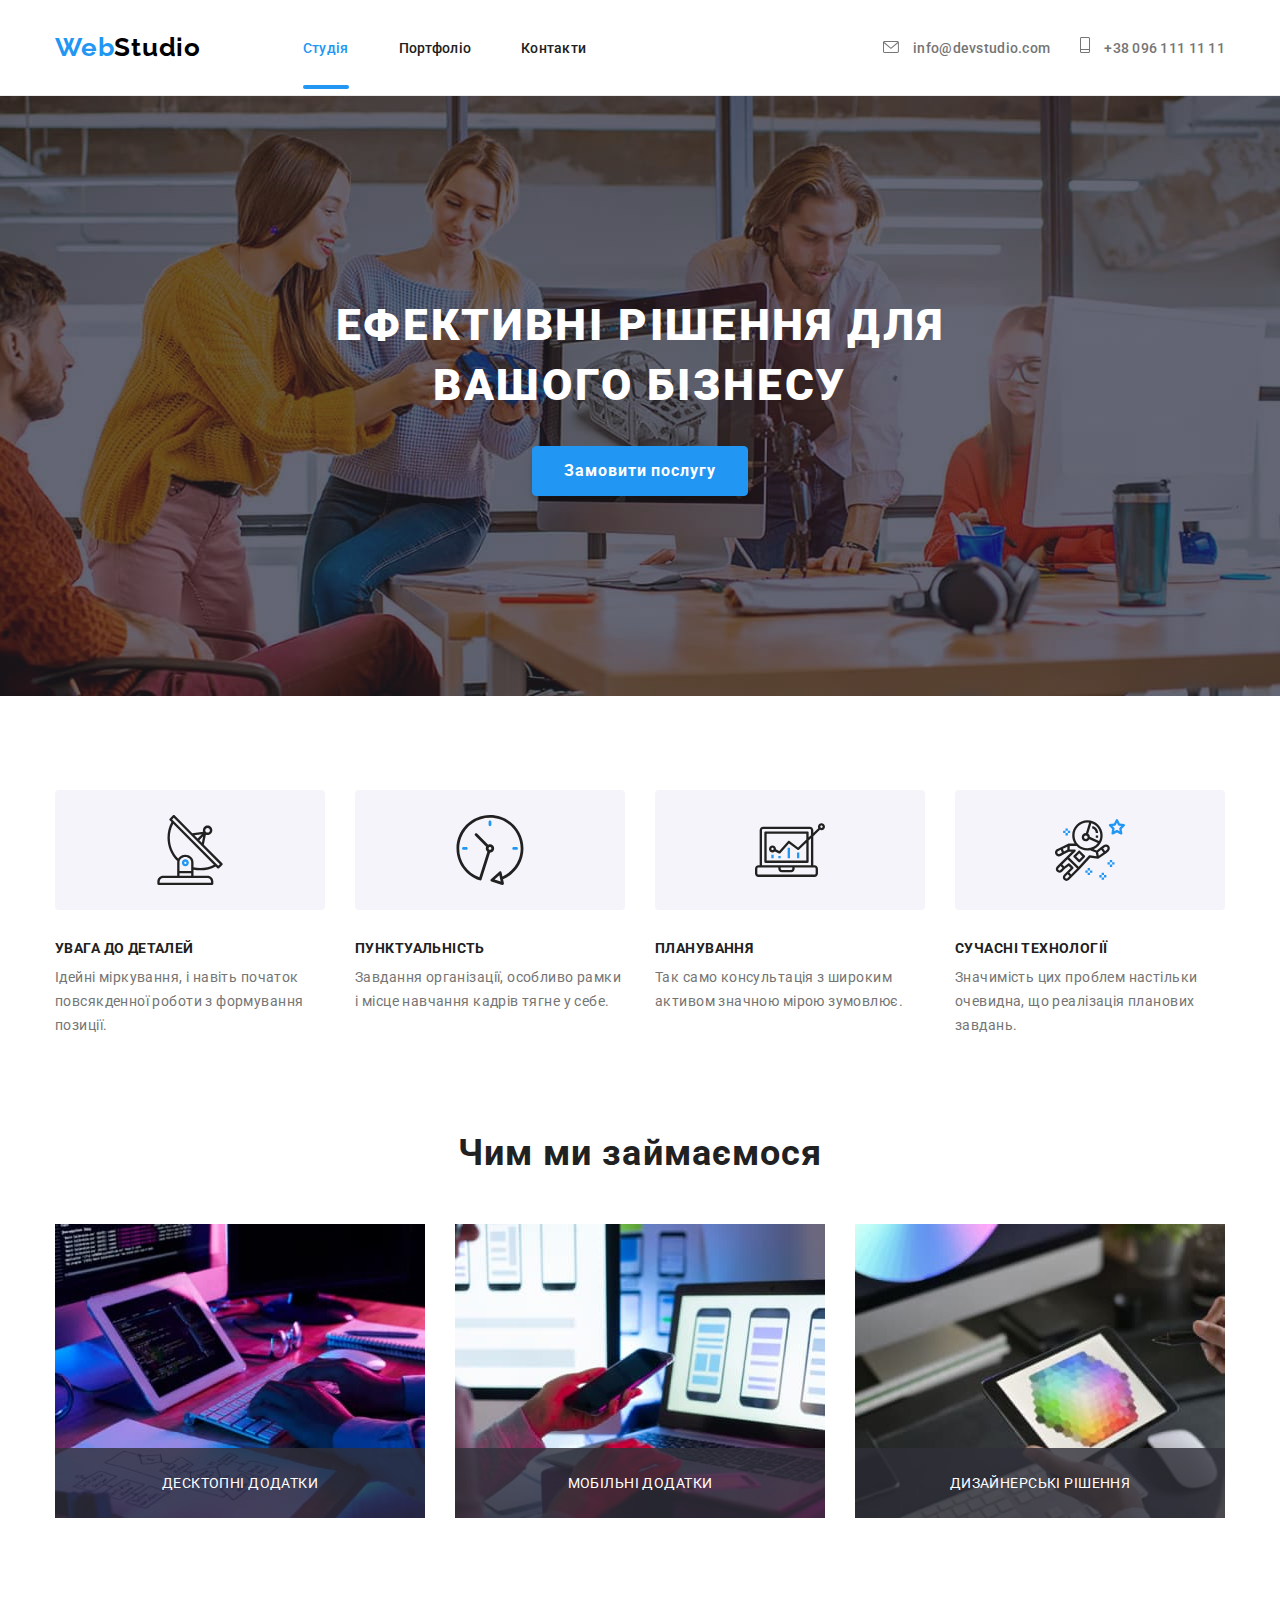
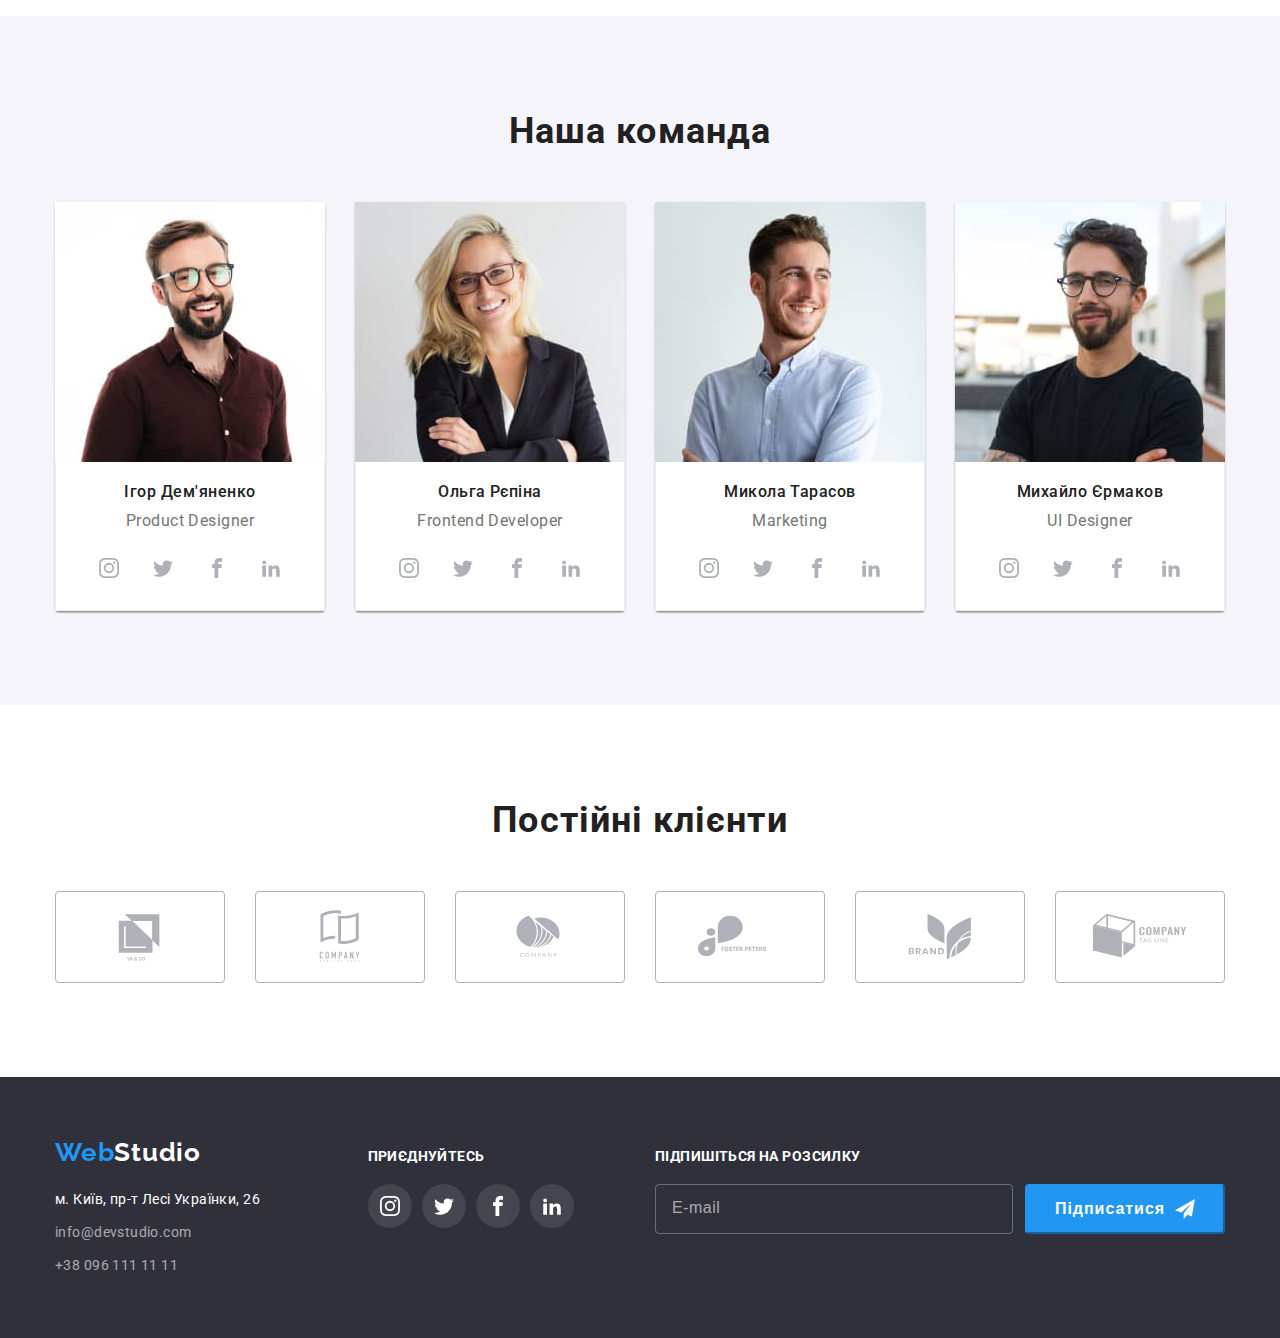
==== index.html @ a45d7040 "sass file end" ====
<!DOCTYPE html>
<html lang="uk">

<head>
  <meta charset="UTF-8" />
  <meta http-equiv="X-UA-Compatible" content="IE=edge" />
  <meta name="viewport" content="width=device-width, initial-scale=1.0" />
  <title>Document</title>
  <link rel="preconnect" href="https://fonts.googleapis.com" />
  <link rel="preconnect" href="https://fonts.gstatic.com" crossorigin />
  <link href="https://fonts.googleapis.com/css2?family=Raleway:wght@700&family=Roboto:wght@400;500;700;900&display=swap"
    rel="stylesheet" />
  <link rel="stylesheet" href="https://cdnjs.cloudflare.com/ajax/libs/modern-normalize/1.1.0/modern-normalize.min.css"
    integrity="sha512-wpPYUAdjBVSE4KJnH1VR1HeZfpl1ub8YT/NKx4PuQ5NmX2tKuGu6U/JRp5y+Y8XG2tV+wKQpNHVUX03MfMFn9Q=="
    crossorigin="anonymous" referrerpolicy="no-referrer" />
  <link rel="stylesheet" href="./css/main.min.css" />

</head>

<body>
  <header class="page-header">
    <div class="container">
      <a class="header-logo" href="">Web<span class="header-logo-color">Studio</span></a>
      <nav class="nav">
        <ul class="header-nav">
          <li class="header-accent"><a class="header-nav-link-accent" href="">Студія</a></li>
          <li>
            <a class="header-nav-link" href="./portfolio.html">Портфоліо</a>
          </li>
          <li><a class="header-nav-link" href="">Контакти</a></li>
        </ul>
      </nav>
      <ul class="contact">
        <li class="header-contact">
          <svg class="header-contact-icons" width="16" height="12">
            <use href="./images/icons.svg#icon-envelope-hover"></use>
          </svg>
          <a class="header-contact-link" href="mailto:info@devstudio.com">info@devstudio.com
          </a>
        </li>
        <li class="header-contact">
          <svg class="header-contact-icons" width="10" height="16">
            <use href="./images/icons.svg#icon-Vector"></use>
          </svg>
          <a class="header-contact-link" href="tel:+380961111111">+38 096 111 11 11
          </a>
        </li>
      </ul>
    </div>
  </header>

  <main>
    <!-- перша секцiя -->
    <section class="main">
      <div class="container">
        <h1 class="main-title">
          Ефективні рішення для <br />
          вашого бізнесу
        </h1>
        <button class="main-btn" type="button" data-modal-open>Замовити послугу</button>
      </div>
    </section>

    <!-- друга секцiя -->
    <section class="main-second">
      <div class="container">
        <h2 class="visually-hidden">Нашi переваги</h2>
        <ul class="advantage">
          <li class="advantage-list">
            <a class="advantage-list-link" href="#">
              <svg class="advantage-list-link-icon" width="70" height="70">
                <use href="./images/icons.svg#icon-Vector2"></use>
              </svg>
            </a>
            <h3 class="advantage-title">УВАГА ДО ДЕТАЛЕЙ</h3>
            <p class="advantage-text">
              Ідейні міркування, і навіть початок повсякденної роботи з
              формування позиції.
            </p>
          </li>
          <li class="advantage-list">
            <a class="advantage-list-link" href="#">
              <svg class="advantage-list-link-icon" width="70" height="70">
                <use href="./images/icons.svg#icon-clock"></use>
              </svg>
            </a>
            <h3 class="advantage-title">ПУНКТУАЛЬНІСТЬ</h3>
            <p class="advantage-text">
              Завдання організації, особливо рамки і місце навчання кадрів
              тягне у себе.
            </p>
          </li>
          <li class="advantage-list">
            <a class="advantage-list-link" href="#">
              <svg class="advantage-list-link-icon" width="70" height="70">
                <use href="./images/icons.svg#icon-diagram"></use>
              </svg>
            </a>
            <h3 class="advantage-title">ПЛАНУВАННЯ</h3>
            <p class="advantage-text">
              Так само консультація з широким активом значною мірою зумовлює.
            </p>
          </li>
          <li class="advantage-list">
            <a class="advantage-list-link" href="#">
              <svg class="advantage-list-link-icon" width="70" height="70">
                <use href="./images/icons.svg#icon-astronaut"></use>
              </svg>
            </a>
            <h3 class="advantage-title">СУЧАСНІ ТЕХНОЛОГІЇ</h3>
            <p class="advantage-text">
              Значимість цих проблем настільки очевидна, що реалізація
              планових завдань.
            </p>
          </li>
        </ul>
      </div>
    </section>

    <!-- третя секцiя -->
    <section class="main-third">
      <div class="container">
        <h2 class="main-work-title">Чим ми займаємося</h2>
        <ul class="main-img">
          <li class="main-work-list">
            <div class="main-work-wrap">
              <img width="370" height="294" src="./images/computer.jpg" alt="комп`ютер" />
              <p class="main-third-work-text">ДЕСКТОПНІ ДОДАТКИ</p>
            </div>
          </li>
          <li>
            <div class="main-work-wrap">
              <img width="370" height="294" src="./images/phone.jpg" alt="телефон" />
              <p class="main-third-work-text">МОБІЛЬНІ ДОДАТКИ</p>
            </div>
          </li>
          <li>
            <div class="main-work-wrap">
              <img width="370" height="294" src="./images/laptop.jpg" alt="ноутбук" />
              <p class="main-third-work-text">ДИЗАЙНЕРСЬКІ РІШЕННЯ</p>
            </div>
          </li>
        </ul>
      </div>
    </section>

    <!-- чеверта секцiя -->
    <section class="main-fourth">
      <div class="container">
        <h2 class="main-team-title">Наша команда</h2>
        <ul class="main-team">
          <li class="team-card">
            <img class="main-team-img" width="270" height="260" src="./images/photo/igor.jpg" alt="Iгор" />
            <div class="card-wrapper-main">
              <h3 class="main-team-list">Ігор Дем'яненко</h3>
              <p class="main-team-text">Product Designer</p>

              <ul class="soc">
                <li class="soc-list">
                  <a class="soc-list-link" href="#">
                    <svg class="soc-list-link-icon" width="20" height="20">
                      <use href="./images/icons.svg#icon-instagram"></use>
                    </svg>
                  </a>
                </li>
                <li class="soc-list">
                  <a class="soc-list-link" href="#">
                    <svg class="soc-list-link-icon" width="20" height="20">
                      <use href="./images/icons.svg#icon-twitter"></use>
                    </svg>
                  </a>
                </li>
                <li class="soc-list">
                  <a class="soc-list-link" href="#">
                    <svg class="soc-list-link-icon" width="20" height="20">
                      <use href="./images/icons.svg#icon-facebook"></use>
                    </svg>
                  </a>
                </li>
                <li class="soc-list">
                  <a class="soc-list-link" href="#">
                    <svg class="soc-list-link-icon" width="20" height="20">
                      <use href="./images/icons.svg#icon-linkedin2"></use>
                    </svg>
                  </a>
                </li>
              </ul>
            </div>
          </li>

          <li class="team-card">
            <img class="main-team-img" width="270" height="260" src="./images/photo/olga.jpg" alt="Ольга" />
            <div class="card-wrapper-main">
              <h3 class="main-team-list">Ольга Рєпіна</h3>
              <p class="main-team-text">Frontend Developer</p>

              <ul class="soc">
                <li class="soc-list">
                  <a class="soc-list-link" href="#">
                    <svg class="soc-list-link-icon" width="20" height="20">
                      <use href="./images/icons.svg#icon-instagram"></use>
                    </svg>
                  </a>
                </li>
                <li class="soc-list">
                  <a class="soc-list-link" href="#">
                    <svg class="soc-list-link-icon" width="20" height="20">
                      <use href="./images/icons.svg#icon-twitter"></use>
                    </svg>
                  </a>
                </li>
                <li class="soc-list">
                  <a class="soc-list-link" href="#">
                    <svg class="soc-list-link-icon" width="20" height="20">
                      <use href="./images/icons.svg#icon-facebook"></use>
                    </svg>
                  </a>
                </li>
                <li class="soc-list">
                  <a class="soc-list-link" href="#">
                    <svg class="soc-list-link-icon" width="20" height="20">
                      <use href="./images/icons.svg#icon-linkedin2"></use>
                    </svg>
                  </a>
                </li>
              </ul>
            </div>
          </li>

          <li class="team-card">
            <img class="main-team-img" width="270" height="260" src="./images/photo/nickolai.jpg" alt="Миколай" />
            <div class="card-wrapper-main">
              <h3 class="main-team-list">Микола Тарасов</h3>
              <p class="main-team-text">Marketing</p>

              <ul class="soc">
                <li class="soc-list">
                  <a class="soc-list-link" href="#">
                    <svg class="soc-list-link-icon" width="20" height="20">
                      <use href="./images/icons.svg#icon-instagram"></use>
                    </svg>
                  </a>
                </li>
                <li class="soc-list">
                  <a class="soc-list-link" href="#">
                    <svg class="soc-list-link-icon" width="20" height="20">
                      <use href="./images/icons.svg#icon-twitter"></use>
                    </svg>
                  </a>
                </li>
                <li class="soc-list">
                  <a class="soc-list-link" href="#">
                    <svg class="soc-list-link-icon" width="20" height="20">
                      <use href="./images/icons.svg#icon-facebook"></use>
                    </svg>
                  </a>
                </li>
                <li class="soc-list">
                  <a class="soc-list-link" href="#">
                    <svg class="soc-list-link-icon" width="20" height="20">
                      <use href="./images/icons.svg#icon-linkedin2"></use>
                    </svg>
                  </a>
                </li>
              </ul>
            </div>
          </li>

          <li class="team-card">
            <img class="main-team-img" width="270" height="260" src="./images/photo/mikhail.jpg" alt="Михайло" />
            <div class="card-wrapper-main">
              <h3 class="main-team-list">Михайло Єрмаков</h3>
              <p class="main-team-text">UI Designer</p>

              <ul class="soc">
                <li class="soc-list">
                  <a class="soc-list-link" href="#">
                    <svg class="soc-list-link-icon" width="20" height="20">
                      <use href="./images/icons.svg#icon-instagram"></use>
                    </svg>
                  </a>
                </li>
                <li class="soc-list">
                  <a class="soc-list-link" href="#">
                    <svg class="soc-list-link-icon" width="20" height="20">
                      <use href="./images/icons.svg#icon-twitter"></use>
                    </svg>
                  </a>
                </li>
                <li class="soc-list">
                  <a class="soc-list-link" href="#">
                    <svg class="soc-list-link-icon" width="20" height="20">
                      <use href="./images/icons.svg#icon-facebook"></use>
                    </svg>
                  </a>
                </li>
                <li class="soc-list">
                  <a class="soc-list-link" href="#">
                    <svg class="soc-list-link-icon" width="20" height="20">
                      <use href="./images/icons.svg#icon-linkedin2"></use>
                    </svg>
                  </a>
                </li>
              </ul>
            </div>
          </li>
        </ul>
      </div>
    </section>
  </main>

  <!-- п`ята секцiя -->
  <section class="main-fifth">
    <div class="container">
      <h2 class="klient-title">Постійні клієнти</h2>
      <ul class="klient">
        <li class="klient-list">
          <a class="klient-list-link" href="#">
            <svg class="klient-list-link-icon" width="106" height="60">
              <use href="./images/icons.svg#icon-Logo1"></use>
            </svg>
          </a>
        </li>
        <li class="klient-list">
          <a class="klient-list-link" href="#">
            <svg class="klient-list-link-icon" width="106" height="60">
              <use href="./images/icons.svg#icon-Logo2"></use>
            </svg>
          </a>
        </li>
        <li class="klient-list">
          <a class="klient-list-link" href="#">
            <svg class="klient-list-link-icon" width="106" height="60">
              <use href="./images/icons.svg#icon-Logo3"></use>
            </svg>
          </a>
        </li>
        <li class="klient-list">
          <a class="klient-list-link" href="#">
            <svg class="klient-list-link-icon" width="106" height="60">
              <use href="./images/icons.svg#icon-Logo4"></use>
            </svg>
          </a>
        </li>
        <li class="klient-list">
          <a class="klient-list-link" href="#">
            <svg class="klient-list-link-icon" width="106" height="60">
              <use href="./images/icons.svg#icon-Logo5"></use>
            </svg>
          </a>
        </li>
        <li class="klient-list">
          <a class="klient-list-link" href="#">
            <svg class="klient-list-link-icon" width="106" height="60">
              <use href="./images/icons.svg#icon-Logo6"></use>
            </svg>
          </a>
        </li>
      </ul>
    </div>
  </section>

  <footer class="footer">
    <div class="container">
      <div class="logo-and-address">
        <a class="footer-logo" href="">Web<span class="footer-logo-color">Studio</span></a>
        <address>
          <ul class="footer-list">
            <li class="footer-list-list">
              <a class="footer-address"
                href="https://www.google.de/maps/place/%D0%B1%D1%83%D0%BB.+%D0%9B%D0%B5%D1%81%D0%B8+%D0%A3%D0%BA%D1%80%D0%B0%D0%B8%D0%BD%D0%BA%D0%B8,+26,+%D0%9A%D0%B8%D0%B5%D0%B2,+%D0%A3%D0%BA%D1%80%D0%B0%D0%B8%D0%BD%D0%B0,+02000/@50.4265841,30.5361971,17z/data=!3m1!4b1!4m5!3m4!1s0x40d4cf0e033ecbe9:0x57a4dffefec77da0!8m2!3d50.4265807!4d30.5383858?hl=ru">м.
                Київ, пр-т Лесі Українки, 26</a>
            </li>
            <li class="footer-list-list">
              <a class="footer-contact" href="mailto:info@devstudio.com">info@devstudio.com</a>
            </li>
            <li class="footer-list-tel">
              <a class="footer-contact" href="tel:+380961111111">+38 096 111 11 11</a>
            </li>
          </ul>
        </address>
      </div>

      <div class="footer-icons">
        <span class="footer-icons-title">ПРИЄДНУЙТЕСЬ</span>
        <ul class="footer-soc">
          <li class="footer-soc-list">
            <a class="footer-soc-list-link" href="#">
              <svg class="footer-soc-list-link-icon" width="20" height="20">
                <use href="./images/icons.svg#icon-instagram"></use>
              </svg>
            </a>
          </li>
          <li class="footer-soc-list">
            <a class="footer-soc-list-link" href="#">
              <svg class="footer-soc-list-link-icon" width="20" height="20">
                <use href="./images/icons.svg#icon-twitter"></use>
              </svg>
            </a>
          </li>
          <li class="footer-soc-list">
            <a class="footer-soc-list-link" href="#">
              <svg class="footer-soc-list-link-icon" width="20" height="20">
                <use href="./images/icons.svg#icon-facebook"></use>
              </svg>
            </a>
          </li>
          <li class="footer-soc-list">
            <a class="footer-soc-list-link" href="#">
              <svg class="footer-soc-list-link-icon" width="20" height="20">
                <use href="./images/icons.svg#icon-linkedin2"></use>
              </svg>
            </a>
          </li>
        </ul>
      </div>

      <div class="footer-subscriptione">
        <p class="footer-subscriptione-title">ПІДПИШІТЬСЯ НА РОЗСИЛКУ</p>
        <form class="footer-subscriptione-wrapper">
          <input type="email" name="my-email" class="footer-input" placeholder="E-mail">
          <button type="submit" class="subscriptione-btm">Підписатися<svg class="subscriptione-icon" width="24"
              height="24">
              <use href="./images/icons.svg#icon-telegram"></use>
            </svg> </button>
        </form>
      </div>

    </div>
  </footer>
  <div class="backdrop is-hidden" data-modal>
    <div class="modal">
      <button type="button" class="modal-close" data-modal-close>
        <svg class="modal-close-icon" width="18" height="18">
          <use href="./images/icons.svg#icon-close_modal"></use>
        </svg>
      </button>
      <p class="modal-title">Залиште свої дані, ми вам передзвонимо</p>

      <form class="modal-form">

        <div class="input-wrapper">
          <label for="user-name" class="label">Ім`я</label>
          <input type="text" name="user-name" class="modal-input">
          <svg class="modal-icon" width="18" height="18">
            <use href="./images/icons.svg#icon-person-black"></use>
          </svg>
        </div>

        <div class="input-wrapper">
          <label for="user-tel" class="label">Телефон</label>
          <input type="tel" name="user-tel" class="modal-input">
          <svg class="modal-icon" width="18" height="18">
            <use href="./images/icons.svg#icon-phone-black"></use>
          </svg>
        </div>

        <div class="input-wrapper">
          <label for="user-email" class="label">Пошта</label>
          <input type="email" name="user-email" class="modal-input">
          <svg class="modal-icon" width="18" height="18">
            <use href="./images/icons.svg#icon-email-black"></use>
          </svg>
        </div>

        <div class="input-wrapper">
          <label for="comment" class="label">Коментар</label>
          <textarea name="comment" id="comment" class="comment-text" placeholder="Ввeдіть текст"></textarea>
        </div>

        <div class="modal-field">
          <input type="checkbox" name="policy" class="modal-check is-hidden" id="policy">
          <label for="policy" class="check-text">
            <span>
              <svg class="check-icon" width="16" height="15">
                <use href="./images/icons.svg#icon-check"></use>
              </svg>
            </span>
            Погоджуюся з розсилкою та приймаю<a class="check-link" href="#"> Умови договору</a></label>
        </div>
        <button type="submit" class="send-btm">Відправити</button>
    </div>


    </form>
  </div>
  </div>
  <script src="./js/modal.js"></script>
</body>

</html>
---- css/main.min.css ----
:root{--color-change: #2196F3;--color-title: #212121;--color-text: #757575;--color-background: #F5F5F5;--color-background-footer: #2F303A;--color-white: #FFFFFF;--color-logo-second: #000000;--color-background-team: #F5F4FA;--color-border: #EEEEEE;--color-border-header: #ECECEC;--color-main: #2F303A66;--color-icons: #AFB1B8}h1,h2,h3,h4,h5,h6,p{margin:0}ul{list-style:none;margin:0;padding:0}*{margin:0;padding:0;list-style:0;-webkit-box-sizing:border-box;box-sizing:border-box}*{-webkit-box-sizing:border-box;box-sizing:border-box}body{font-family:"Roboto",sans-serif;color:var(--color-background)}.ul{list-style:none}.button{cursor:pointer}.container{width:1200px;padding-left:15px;padding-right:15px;margin:0 auto}.page-header a{text-decoration:none;padding-top:32px;padding-bottom:32px;position:relative}.page-header{background-color:var(--color-white);border-bottom:1px solid var(--color-border-header)}.header-logo{font-family:"Raleway",sans-serif;font-weight:700;font-size:26px;line-height:1.1923;letter-spacing:.03em;color:var(--color-change);margin-right:93px;padding-top:24px;padding-bottom:25px}.header-logo-color{font-family:"Raleway",sans-serif;font-weight:700;font-size:26px;line-height:1.1923;letter-spacing:.03em;color:var(--color-logo-second)}.nav{padding:32px 0}.header-nav{list-style:none;display:-webkit-box;display:-ms-flexbox;display:flex;gap:50px;margin-right:288px}.contact{display:-webkit-box;display:-ms-flexbox;display:flex;-webkit-box-align:center;-ms-flex-align:center;align-items:center;-webkit-box-pack:center;-ms-flex-pack:center;justify-content:center;gap:30px}.header-contact-icons{fill:var(--color-text);margin-right:10px;-webkit-transition:fill 250ms cubic-bezier(0.4, 0, 0.2, 1);transition:fill 250ms cubic-bezier(0.4, 0, 0.2, 1)}.header-contact:hover .header-contact-icons,.header-contact:focus .header-contact-icons{fill:var(--color-change)}.header-nav-link{font-weight:500;font-size:14px;line-height:1.1428;letter-spacing:.02em;color:var(--color-title);-webkit-transition:color 250ms cubic-bezier(0.4, 0, 0.2, 1);transition:color 250ms cubic-bezier(0.4, 0, 0.2, 1)}.header-nav-link-accent{font-weight:500;font-size:14px;line-height:1.1428;letter-spacing:.02em;color:var(--color-change)}.header-accent{position:relative}.header-nav-link-accent::after{content:"";position:absolute;width:100%;height:4px;background-color:var(--color-change);border-radius:2px;display:inline-block;bottom:-1px;left:0}.header-nav-link:active,.header-nav-link:hover,.header-nav-link:focus,.main-btn,.main-btn-portfolio{color:var(--color-change)}.header-contact-link{font-weight:500;font-size:14px;line-height:1.1428;letter-spacing:.02em;color:var(--color-text);gap:30px;-webkit-transition:color 250ms cubic-bezier(0.4, 0, 0.2, 1);transition:color 250ms cubic-bezier(0.4, 0, 0.2, 1)}.header-contact-link:hover,.header-contact-link:focus{color:var(--color-change)}.page-header .container{display:-webkit-box;display:-ms-flexbox;display:flex;-webkit-box-align:center;-ms-flex-align:center;align-items:center;-webkit-box-pack:justify;-ms-flex-pack:justify;justify-content:space-between}.main{max-width:1600px;height:600px;background-image:-webkit-gradient(linear, left top, left bottom, from(rgba(47, 48, 58, 0.4)), to(rgba(47, 48, 58, 0.4))),url(../images/people.jpg);background-image:linear-gradient(rgba(47, 48, 58, 0.4), rgba(47, 48, 58, 0.4)),url(../images/people.jpg);background-color:var(--color-background-footer);background-repeat:no-repeat;background-position:center;background-size:cover;padding-top:200px;padding-bottom:200px;text-align:center}.main-title{font-weight:900;font-size:44px;line-height:1.3636;text-align:center;letter-spacing:.06em;text-transform:uppercase;color:var(--color-white);margin-bottom:30px}.main-btn{font-family:inherit;cursor:pointer;width:216px;height:50px;background:var(--color-change);-webkit-box-shadow:0px 4px 4px rgba(0,0,0,.15);box-shadow:0px 4px 4px rgba(0,0,0,.15);border-radius:4px;border:1px solid var(--color-change);font-weight:700;font-size:16px;line-height:1.875;display:-webkit-box;display:-ms-flexbox;display:flex;-webkit-box-align:center;-ms-flex-align:center;align-items:center;-webkit-box-pack:center;-ms-flex-pack:center;justify-content:center;text-align:center;letter-spacing:.06em;color:var(--color-white);margin:0 auto;-webkit-transition:background-color 250ms cubic-bezier(0.4, 0, 0.2, 1),-webkit-box-shadow 250ms cubic-bezier(0.4, 0, 0.2, 1);transition:background-color 250ms cubic-bezier(0.4, 0, 0.2, 1),-webkit-box-shadow 250ms cubic-bezier(0.4, 0, 0.2, 1);transition:background-color 250ms cubic-bezier(0.4, 0, 0.2, 1),box-shadow 250ms cubic-bezier(0.4, 0, 0.2, 1);transition:background-color 250ms cubic-bezier(0.4, 0, 0.2, 1),box-shadow 250ms cubic-bezier(0.4, 0, 0.2, 1),-webkit-box-shadow 250ms cubic-bezier(0.4, 0, 0.2, 1)}.main-btn:hover,.main-btn:focus{background-color:#188ce8;-webkit-box-shadow:0px 4px 4px rgba(0,0,0,.15);box-shadow:0px 4px 4px rgba(0,0,0,.15)}.projects{display:block;text-decoration:none;-webkit-transition:-webkit-box-shadow 250ms cubic-bezier(0.4, 0, 0.2, 1);transition:-webkit-box-shadow 250ms cubic-bezier(0.4, 0, 0.2, 1);transition:box-shadow 250ms cubic-bezier(0.4, 0, 0.2, 1);transition:box-shadow 250ms cubic-bezier(0.4, 0, 0.2, 1), -webkit-box-shadow 250ms cubic-bezier(0.4, 0, 0.2, 1)}.projects:hover,.projects:focus{-webkit-box-shadow:0px 1px 1px rgba(0,0,0,.12),0px 4px 4px rgba(0,0,0,.06),1px 4px 6px rgba(0,0,0,.16);box-shadow:0px 1px 1px rgba(0,0,0,.12),0px 4px 4px rgba(0,0,0,.06),1px 4px 6px rgba(0,0,0,.16)}.main-second{padding-top:94px;padding-bottom:94px}.advantage{display:-webkit-box;display:-ms-flexbox;display:flex;-webkit-box-pack:center;-ms-flex-pack:center;justify-content:center;gap:30px}.advantage-list{-ms-flex-preferred-size:calc((100% - 90px)/4);flex-basis:calc((100% - 90px)/4)}.advantage-list-link{display:-webkit-box;display:-ms-flexbox;display:flex;width:270px;height:120px;-webkit-box-align:center;-ms-flex-align:center;align-items:center;-webkit-box-pack:center;-ms-flex-pack:center;justify-content:center;background-color:var(--color-background-team);border-radius:4px;background-position:center;background-size:contain;background-repeat:no-repeat;margin-bottom:30px}.advantage-title{font-size:14px;line-height:1.1428;letter-spacing:.03em;text-transform:uppercase;color:var(--color-title);margin-bottom:10px}.advantage-text{font-size:14px;line-height:1.7142;letter-spacing:.03em;color:var(--color-text)}.main-third{padding-top:0px;padding-bottom:94px}.main-img{display:-webkit-box;display:-ms-flexbox;display:flex;-webkit-box-pack:center;-ms-flex-pack:center;justify-content:center;gap:30px}.main-work-title{font-size:36px;line-height:1.1666;text-align:center;letter-spacing:.03em;color:var(--color-title);margin-bottom:50px}.main-work-wrap{position:relative}.main-third-work-text{position:absolute;display:-webkit-box;display:-ms-flexbox;display:flex;bottom:4px;width:100%;height:70px;font-size:14px;line-height:1.1428;-webkit-box-align:center;-ms-flex-align:center;align-items:center;-webkit-box-pack:center;-ms-flex-pack:center;justify-content:center;letter-spacing:.03em;text-transform:uppercase;color:var(--color-white);background-color:rgba(47,48,58,.8)}.main-fourth{padding-top:94px;padding-bottom:94px;background-color:var(--color-background-team)}.main-team{display:-webkit-box;display:-ms-flexbox;display:flex;-webkit-box-pack:center;-ms-flex-pack:center;justify-content:center;gap:30px}.main-team-title{font-size:36px;line-height:1.1666;text-align:center;letter-spacing:.03em;color:var(--color-title);margin-bottom:50px}.main-team-img{display:block}.main-team-list{font-weight:500;font-size:16px;line-height:1.1875;text-align:center;letter-spacing:.03em;color:var(--color-title);margin-bottom:10px}.main-team-text{font-size:16px;line-height:1.1875;text-align:center;letter-spacing:.03em;color:var(--color-text);margin-bottom:16px}.soc{display:-webkit-box;display:-ms-flexbox;display:flex;-webkit-box-pack:center;-ms-flex-pack:center;justify-content:center;gap:10px}.soc-list{width:44px;height:44px}.soc-list-link{width:100%;height:100%;background-color:var(--color-white);border-radius:50%;display:-webkit-box;display:-ms-flexbox;display:flex;-webkit-box-align:center;-ms-flex-align:center;align-items:center;-webkit-box-pack:center;-ms-flex-pack:center;justify-content:center;-webkit-transition:background-color 250ms cubic-bezier(0.4, 0, 0.2, 1),color 250ms cubic-bezier(0.4, 0, 0.2, 1);transition:background-color 250ms cubic-bezier(0.4, 0, 0.2, 1),color 250ms cubic-bezier(0.4, 0, 0.2, 1)}.soc-list-link:hover,.soc-list-link:focus{background-color:var(--color-change)}.soc-list-link:hover .soc-list-link-icon,.soc-list-link:focus .soc-list-link-icon{fill:var(--color-white)}.soc-list-link-icon{fill:var(--color-icons);-webkit-transition:fill 250ms cubic-bezier(0.4, 0, 0.2, 1);transition:fill 250ms cubic-bezier(0.4, 0, 0.2, 1)}.card-wrapper-main{padding-top:20px;padding-right:24px;padding-bottom:20px;padding-left:24px;background-color:var(--color-white);border:1px solid;border-color:var(--color-border);border-top:none}.main-work-tema{font-size:18px;line-height:2;letter-spacing:.06em;color:var(--color-title)}.main-work-text{font-size:16px;line-height:1.875;letter-spacing:.03em;color:var(--color-text)}.team-card{-webkit-box-shadow:0px 1px 3px rgba(0,0,0,.12),0px 1px 1px rgba(0,0,0,.14),0px 2px 1px rgba(0,0,0,.2);box-shadow:0px 1px 3px rgba(0,0,0,.12),0px 1px 1px rgba(0,0,0,.14),0px 2px 1px rgba(0,0,0,.2);border-radius:0px 0px 4px 4px}.main-fifth{padding-top:94px;padding-bottom:94px;background-color:var()}.klient{display:-webkit-box;display:-ms-flexbox;display:flex;-webkit-box-pack:center;-ms-flex-pack:center;justify-content:center;gap:30px}.klient-list{width:170px;height:92px}.klient-title{font-size:36px;line-height:1.1666;text-align:center;letter-spacing:.03em;color:var(--color-title);margin-bottom:50px}.klient-list-link{display:-webkit-box;display:-ms-flexbox;display:flex;-webkit-box-align:center;-ms-flex-align:center;align-items:center;-webkit-box-pack:center;-ms-flex-pack:center;justify-content:center;width:100%;height:100%;fill:var(--color-icons);border:1px solid;border-color:var(--color-icons);border-radius:4px;-webkit-transition:border 250ms cubic-bezier(0.4, 0, 0.2, 1),fill 250ms cubic-bezier(0.4, 0, 0.2, 1);transition:border 250ms cubic-bezier(0.4, 0, 0.2, 1),fill 250ms cubic-bezier(0.4, 0, 0.2, 1)}.klient-list-link:hover,.klient-list-link:focus{border-color:var(--color-change);fill:var(--color-change)}.klient-list-link-icon:hover,.klient-list-link-icon:focus{border-color:var(--color-change);fill:var(--color-change)}.footer{background-color:var(--color-background-footer);padding-top:60px;padding-bottom:60px}.footer a{text-decoration:none}.footer .container{display:-webkit-box;display:-ms-flexbox;display:flex;-ms-flex-wrap:wrap;flex-wrap:wrap;-webkit-box-align:baseline;-ms-flex-align:baseline;align-items:baseline;-webkit-box-pack:justify;-ms-flex-pack:justify;justify-content:space-between}.footer-list{display:-webkit-box;display:-ms-flexbox;display:flex;-ms-flex-wrap:wrap;flex-wrap:wrap;-webkit-box-orient:vertical;-webkit-box-direction:normal;-ms-flex-direction:column;flex-direction:column}.footer-list-list{margin-bottom:9px}.footer-logo{font-family:"Raleway",sans-serif;font-weight:700;font-size:26px;line-height:1.1923;letter-spacing:.03em;color:var(--color-change);margin-bottom:20px}.footer-logo-color{font-family:"Raleway",sans-serif;font-weight:700;font-size:26px;line-height:1.1923;letter-spacing:.03em;color:var(--color-white)}.footer-address{font-style:normal;font-size:14px;line-height:1.7142;letter-spacing:.03em;color:var(--color-white);margin-bottom:9px;-webkit-transition:color 250ms cubic-bezier(0.4, 0, 0.2, 1);transition:color 250ms cubic-bezier(0.4, 0, 0.2, 1)}.footer-contact{font-style:normal;font-size:14px;line-height:1.7142;letter-spacing:.03em;color:rgba(255,255,255,.6);margin-bottom:9px;-webkit-transition:color 250ms cubic-bezier(0.4, 0, 0.2, 1);transition:color 250ms cubic-bezier(0.4, 0, 0.2, 1)}.footer-contact:hover,.footer-contact:focus,.footer-address:hover,.footer-address:focus{color:var(--color-change)}.logo-and-address{display:-webkit-box;display:-ms-flexbox;display:flex;-webkit-box-orient:vertical;-webkit-box-direction:normal;-ms-flex-direction:column;flex-direction:column;-webkit-box-align:baseline;-ms-flex-align:baseline;align-items:baseline;width:231px}.footer-icons{display:-webkit-box;display:-ms-flexbox;display:flex;-webkit-box-orient:vertical;-webkit-box-direction:normal;-ms-flex-direction:column;flex-direction:column;-webkit-box-align:baseline;-ms-flex-align:baseline;align-items:baseline;width:206px}.footer-soc{display:-webkit-box;display:-ms-flexbox;display:flex;-webkit-box-pack:center;-ms-flex-pack:center;justify-content:center;gap:10px}.footer-icons-title{font-style:normal;font-weight:700;font-size:14px;line-height:1.1428;letter-spacing:.03em;text-transform:uppercase;color:var(--color-white);margin-bottom:20px}.footer-soc-list{width:44px;height:44px}.footer-soc-list-link{width:100%;height:100%;background:rgba(255,255,255,.1);border-radius:50%;display:-webkit-box;display:-ms-flexbox;display:flex;-webkit-box-align:center;-ms-flex-align:center;align-items:center;-webkit-box-pack:center;-ms-flex-pack:center;justify-content:center;-webkit-transition:background-color 250ms cubic-bezier(0.4, 0, 0.2, 1);transition:background-color 250ms cubic-bezier(0.4, 0, 0.2, 1)}.footer-soc-list-link:hover,.footer-soc-list-link:focus{background-color:var(--color-change)}.footer-soc-list-link-icon{fill:var(--color-white)}.footer-subscriptione-title{font-weight:700;font-size:14px;line-height:1.1428;letter-spacing:.03em;text-transform:uppercase;color:var(--color-white);margin-bottom:20px}.footer-subscriptione-wrapper{display:-webkit-box;display:-ms-flexbox;display:flex;-webkit-box-align:center;-ms-flex-align:center;align-items:center;-webkit-box-pack:center;-ms-flex-pack:center;justify-content:center;gap:12px}.footer-input{width:358px;height:50px;border-radius:4px;border:1px solid rgba(255,255,255,.3);background-color:rgba(0,0,0,0);font-size:12px;line-height:1.1667;letter-spacing:.01em;color:var(--color-white);padding-top:15px;padding-bottom:15px;padding-left:16px;cursor:pointer;outline:rgba(0,0,0,0);-webkit-transition:border-color 250px cubic-bezier(0.4, 0, 0.2, 1);transition:border-color 250px cubic-bezier(0.4, 0, 0.2, 1)}.footer-input:focus{border-color:var(--color-change)}.footer-input::-webkit-input-placeholder{font-weight:400;font-size:16px;line-height:1.25;letter-spacing:.03em;color:rgba(255,255,255,.6)}.footer-input::-moz-placeholder{font-weight:400;font-size:16px;line-height:1.25;letter-spacing:.03em;color:rgba(255,255,255,.6)}.footer-input:-ms-input-placeholder{font-weight:400;font-size:16px;line-height:1.25;letter-spacing:.03em;color:rgba(255,255,255,.6)}.footer-input::-ms-input-placeholder{font-weight:400;font-size:16px;line-height:1.25;letter-spacing:.03em;color:rgba(255,255,255,.6)}.footer-input::placeholder{font-weight:400;font-size:16px;line-height:1.25;letter-spacing:.03em;color:rgba(255,255,255,.6)}.subscriptione-btm{display:-webkit-box;display:-ms-flexbox;display:flex;cursor:pointer;-webkit-box-align:center;-ms-flex-align:center;align-items:center;-webkit-box-pack:center;-ms-flex-pack:center;justify-content:center;width:200px;height:50px;font-weight:700;font-size:16px;line-height:1.875;letter-spacing:.06em;color:var(--color-white);background-color:var(--color-change);border-radius:4px;border-color:var(--color-change);padding:10px 28px;-webkit-transition:background-color 250ms cubic-bezier(0.4, 0, 0.2, 1),-webkit-box-shadow 250ms cubic-bezier(0.4, 0, 0.2, 1);transition:background-color 250ms cubic-bezier(0.4, 0, 0.2, 1),-webkit-box-shadow 250ms cubic-bezier(0.4, 0, 0.2, 1);transition:background-color 250ms cubic-bezier(0.4, 0, 0.2, 1),box-shadow 250ms cubic-bezier(0.4, 0, 0.2, 1);transition:background-color 250ms cubic-bezier(0.4, 0, 0.2, 1),box-shadow 250ms cubic-bezier(0.4, 0, 0.2, 1),-webkit-box-shadow 250ms cubic-bezier(0.4, 0, 0.2, 1)}.subscriptione-btm:hover,.subscriptione-btm:focus{background-color:#188ce8;-webkit-box-shadow:0px 4px 4px rgba(0,0,0,.15);box-shadow:0px 4px 4px rgba(0,0,0,.15)}.subscriptione-icon{fill:var(--color-white);margin-left:10px}.portfolio{padding-top:94px;padding-bottom:94px;background-color:var(--color-white)}.portfolio-btn{list-style:none;display:-webkit-box;display:-ms-flexbox;display:flex;-webkit-box-pack:center;-ms-flex-pack:center;justify-content:center;-webkit-box-align:center;-ms-flex-align:center;align-items:center;gap:8px;margin-bottom:50px;-webkit-transition:-webkit-box-shadow 250ms cubic-bezier(0.4, 0, 0.2, 1);transition:-webkit-box-shadow 250ms cubic-bezier(0.4, 0, 0.2, 1);transition:box-shadow 250ms cubic-bezier(0.4, 0, 0.2, 1);transition:box-shadow 250ms cubic-bezier(0.4, 0, 0.2, 1), -webkit-box-shadow 250ms cubic-bezier(0.4, 0, 0.2, 1)}.main-btn-portfolio{cursor:pointer;font-family:inherit;font-weight:500;font-size:16px;line-height:1.625;text-align:center;letter-spacing:.03em;color:var(--color-title);border:1px solid;border-color:var(--color-border);background-color:var(--color-background-team);border-radius:4px;padding:6px 22px;-webkit-transition:color 250ms cubic-bezier(0.4, 0, 0.2, 1),background-color 250ms cubic-bezier(0.4, 0, 0.2, 1),border-color 250ms cubic-bezier(0.4, 0, 0.2, 1);transition:color 250ms cubic-bezier(0.4, 0, 0.2, 1),background-color 250ms cubic-bezier(0.4, 0, 0.2, 1),border-color 250ms cubic-bezier(0.4, 0, 0.2, 1)}.main-btn-portfolio:hover,.main-btn-portfolio:focus{color:var(--color-white);background-color:var(--color-change);border-color:var(--color-change);-webkit-box-shadow:0px 3px 1px rgba(0,0,0,.1),0px 1px 2px rgba(0,0,0,.08),0px 2px 2px rgba(0,0,0,.12);box-shadow:0px 3px 1px rgba(0,0,0,.1),0px 1px 2px rgba(0,0,0,.08),0px 2px 2px rgba(0,0,0,.12)}.portfolio-img{display:block}.portfolio-work{display:-webkit-box;display:-ms-flexbox;display:flex;-webkit-box-pack:center;-ms-flex-pack:center;justify-content:center;-ms-flex-wrap:wrap;flex-wrap:wrap;gap:30px}.card{position:relative}.projects:hover .portfolio-text,.projects:focus .portfolio-text{-webkit-transform:translateY(0);transform:translateY(0)}.card-wrapper{padding-top:20px;padding-right:24px;padding-bottom:20px;padding-left:24px;background-color:var(--color-white);border:1px solid;border-color:var(--color-border);border-top:none}.portfolio-wrap{position:relative;overflow:hidden}.portfolio-text{position:absolute;top:0;background-color:rgba(33,150,243,.9);color:var(--color-white);font-weight:400;font-size:18px;line-height:1.5556;padding:63px 24px;height:100%;-webkit-transform:translateY(100%);transform:translateY(100%);-webkit-transition:-webkit-transform 250ms cubic-bezier(0.4, 0, 0.2, 1);transition:-webkit-transform 250ms cubic-bezier(0.4, 0, 0.2, 1);transition:transform 250ms cubic-bezier(0.4, 0, 0.2, 1);transition:transform 250ms cubic-bezier(0.4, 0, 0.2, 1), -webkit-transform 250ms cubic-bezier(0.4, 0, 0.2, 1)}.backdrop{position:fixed;top:0;width:100%;height:100%;background-color:rgba(0,0,0,.2);-webkit-transition:opacity 250ms cubic-bezier(0.4, 0, 0.2, 1),visibility 250ms cubic-bezier(0.4, 0, 0.2, 1);transition:opacity 250ms cubic-bezier(0.4, 0, 0.2, 1),visibility 250ms cubic-bezier(0.4, 0, 0.2, 1)}.modal{position:absolute;width:528px;background-color:var(--color-white);border-radius:4px;top:50%;left:50%;-webkit-transform:translate(-50%, -50%) scale(1);transform:translate(-50%, -50%) scale(1);-webkit-transition:-webkit-transform 250ms cubic-bezier(0.4, 0, 0.2, 1);transition:-webkit-transform 250ms cubic-bezier(0.4, 0, 0.2, 1);transition:transform 250ms cubic-bezier(0.4, 0, 0.2, 1);transition:transform 250ms cubic-bezier(0.4, 0, 0.2, 1), -webkit-transform 250ms cubic-bezier(0.4, 0, 0.2, 1);padding:40px}.modal-form{display:-webkit-box;display:-ms-flexbox;display:flex;-webkit-box-orient:vertical;-webkit-box-direction:normal;-ms-flex-direction:column;flex-direction:column}.modal-form label{margin-bottom:4px}.backdrop.is-hidden .modal{-webkit-transform:translate(-50%, -50%) scale(0);transform:translate(-50%, -50%) scale(0)}.modal-close{position:absolute;top:8px;right:8px;width:30px;height:30px;border:1px solid rgba(0,0,0,.1);border-radius:50%;background-color:rgba(0,0,0,0);display:-webkit-box;display:-ms-flexbox;display:flex;-webkit-box-align:center;-ms-flex-align:center;align-items:center;-webkit-box-pack:center;-ms-flex-pack:center;justify-content:center;cursor:pointer;-webkit-transition:fill 250ms cubic-bezier(0.4, 0, 0.2, 1);transition:fill 250ms cubic-bezier(0.4, 0, 0.2, 1)}.modal-close:hover,.modal-close:focus{fill:var(--color-change)}.is-hidden{opacity:0;visibility:hidden;pointer-events:none}.input-wrapper{position:relative;margin-bottom:10px}.modal-title{font-weight:700;font-size:20px;line-height:1.15;text-align:center;letter-spacing:.03em;color:var(--color-title);margin-bottom:12px}.modal-input{width:100%;height:40px;border-radius:4px;border:1px solid rgba(33,33,33,.2);background-color:rgba(0,0,0,0);font-size:12px;line-height:1.1667;letter-spacing:.01em;color:var(--color-logo-second);padding-top:11px;padding-bottom:11px;padding-left:42px;margin-top:4px;cursor:pointer;outline:rgba(0,0,0,0);-webkit-transition:border-color 250ms cubic-bezier(0.4, 0, 0.2, 1),fill 250ms cubic-bezier(0.4, 0, 0.2, 1);transition:border-color 250ms cubic-bezier(0.4, 0, 0.2, 1),fill 250ms cubic-bezier(0.4, 0, 0.2, 1)}.modal-input:focus,.comment-text:focus{border-color:var(--color-change)}.modal-input:focus+.modal-icon{fill:#2196f3}textarea{resize:none;padding:12px 16px;outline:rgba(0,0,0,0);margin-top:4px}.comment-text{font-size:12px;line-height:1.1667;letter-spacing:.01em;color:var(--color-logo-second);width:100%;height:120px;border:1px solid rgba(33,33,33,.2);border-radius:4px;background-color:rgba(0,0,0,0)}.comment-text::-webkit-input-placeholder{font-weight:400;font-size:12px;line-height:1.1667;letter-spacing:.01em;color:rgba(117,117,117,.5)}.comment-text::-moz-placeholder{font-weight:400;font-size:12px;line-height:1.1667;letter-spacing:.01em;color:rgba(117,117,117,.5)}.comment-text:-ms-input-placeholder{font-weight:400;font-size:12px;line-height:1.1667;letter-spacing:.01em;color:rgba(117,117,117,.5)}.comment-text::-ms-input-placeholder{font-weight:400;font-size:12px;line-height:1.1667;letter-spacing:.01em;color:rgba(117,117,117,.5)}.comment-text::placeholder{font-weight:400;font-size:12px;line-height:1.1667;letter-spacing:.01em;color:rgba(117,117,117,.5)}.modal-icon{position:absolute;left:0;top:50%;-webkit-transform:translateY(-50%);transform:translateY(-50%);margin:11px 12px}.label{font-weight:400;font-size:12px;line-height:1.1667;letter-spacing:.01em;color:var(--color-text)}.modal-field{margin-bottom:30px}.modal-check{position:absolute}.check-text{font-size:14px;line-height:1.7143;letter-spacing:.03em;color:var(--color-text);display:-webkit-box;display:-ms-flexbox;display:flex;-webkit-box-align:center;-ms-flex-align:center;align-items:center;margin-bottom:30px}.check-text span{width:16px;height:15px;border:2px solid var(--color-title);border-radius:2px;margin-left:12px;margin-right:14px;display:-webkit-box;display:-ms-flexbox;display:flex;-webkit-box-align:center;-ms-flex-align:center;align-items:center;-webkit-box-pack:center;-ms-flex-pack:center;justify-content:center;fill:rgba(0,0,0,0)}.check-link{display:block;font-size:14px;line-height:1.7143;letter-spacing:.03em;color:var(--color-change);margin-left:4px}.modal-check:checked+.check-text span{background-color:#2196f3;border:none;fill:var(--color-white)}.send-btm{display:-webkit-box;display:-ms-flexbox;display:flex;cursor:pointer;-webkit-box-align:center;-ms-flex-align:center;align-items:center;-webkit-box-pack:center;-ms-flex-pack:center;justify-content:center;width:200px;height:50px;font-weight:700;font-size:16px;line-height:1.875;color:var(--color-white);background-color:var(--color-change);border-radius:4px;border-color:var(--color-change);margin-right:124px;margin-left:124px;-webkit-transition:background-color 250ms cubic-bezier(0.4, 0, 0.2, 1),-webkit-box-shadow 250ms cubic-bezier(0.4, 0, 0.2, 1);transition:background-color 250ms cubic-bezier(0.4, 0, 0.2, 1),-webkit-box-shadow 250ms cubic-bezier(0.4, 0, 0.2, 1);transition:background-color 250ms cubic-bezier(0.4, 0, 0.2, 1),box-shadow 250ms cubic-bezier(0.4, 0, 0.2, 1);transition:background-color 250ms cubic-bezier(0.4, 0, 0.2, 1),box-shadow 250ms cubic-bezier(0.4, 0, 0.2, 1),-webkit-box-shadow 250ms cubic-bezier(0.4, 0, 0.2, 1)}.send-btm:hover,.send-btm:focus{background-color:#188ce8;-webkit-box-shadow:0px 4px 4px rgba(0,0,0,.15);box-shadow:0px 4px 4px rgba(0,0,0,.15)}.visually-hidden{position:absolute;width:1px;height:1px;margin:-1px;border:0;padding:0;white-space:nowrap;-webkit-clip-path:inset(100%);clip-path:inset(100%);clip:rect(0 0 0 0);overflow:hidden}/*# sourceMappingURL=main.min.css.map */
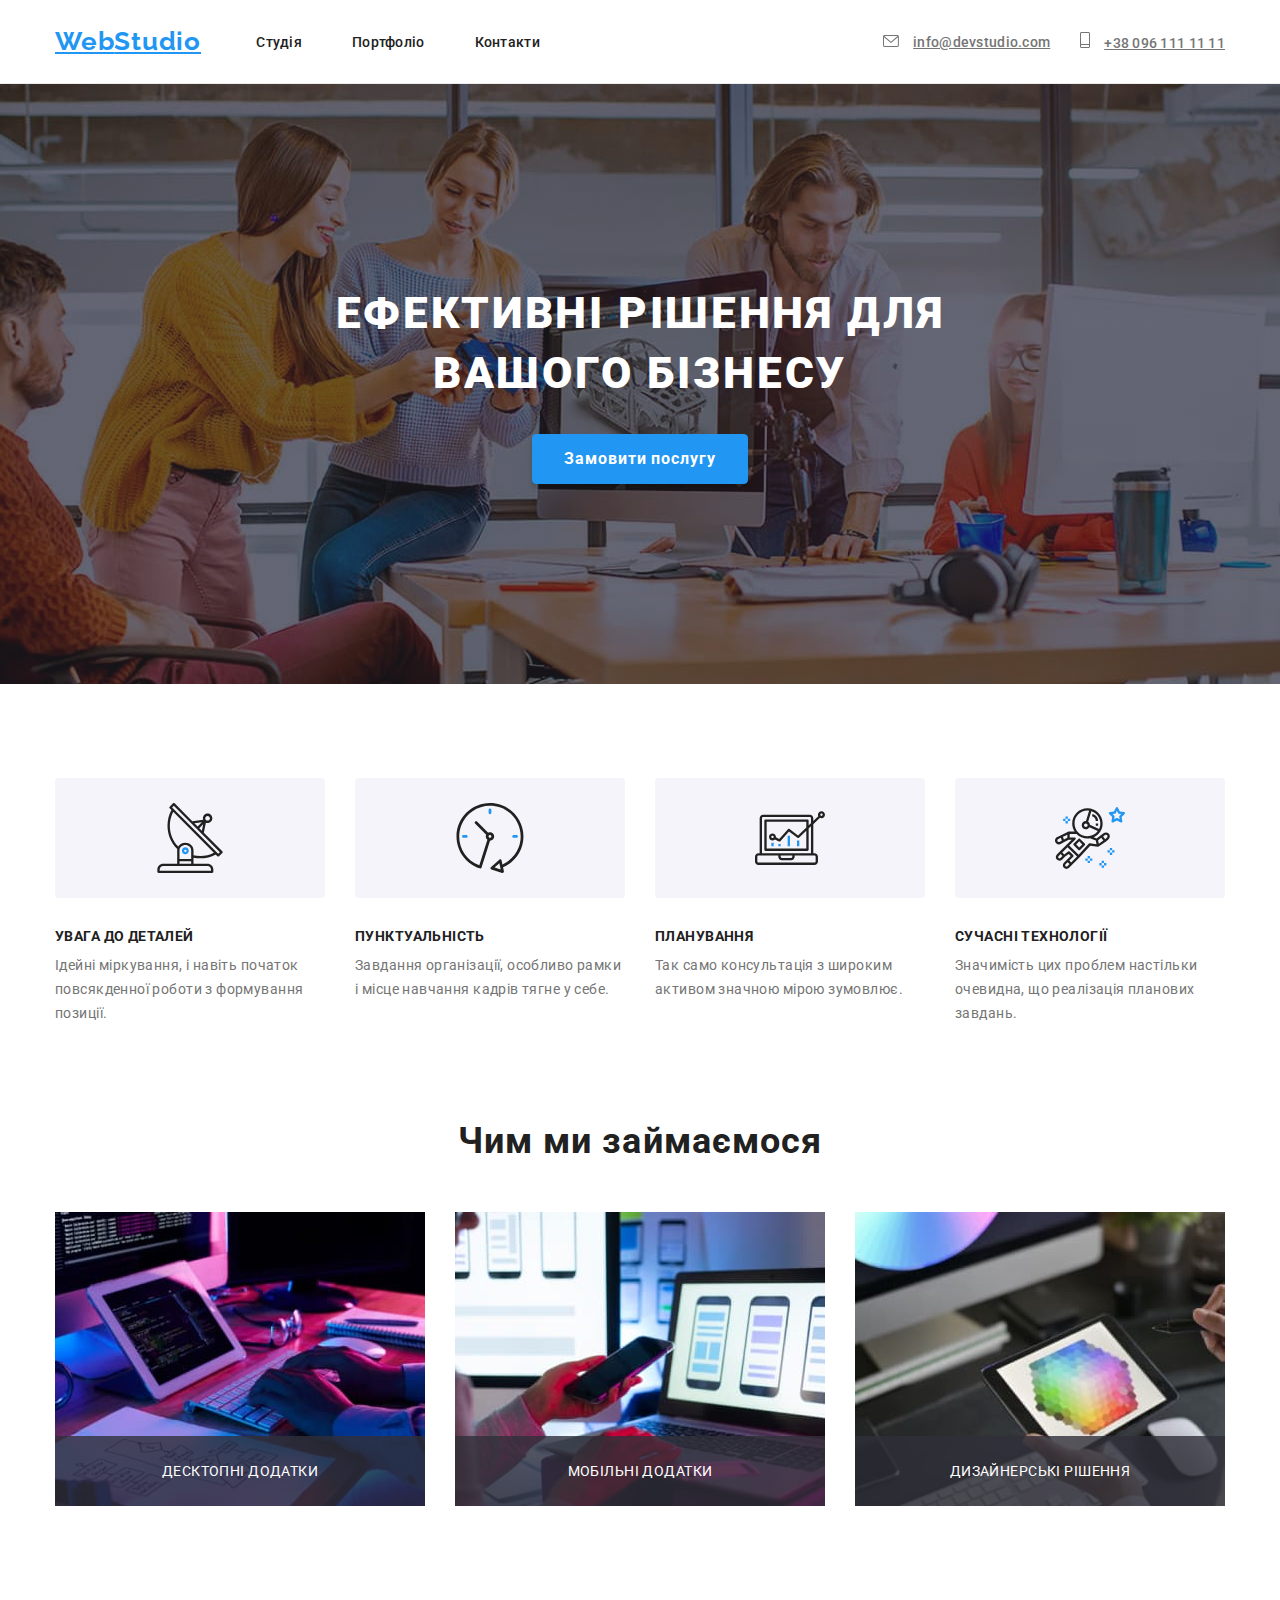
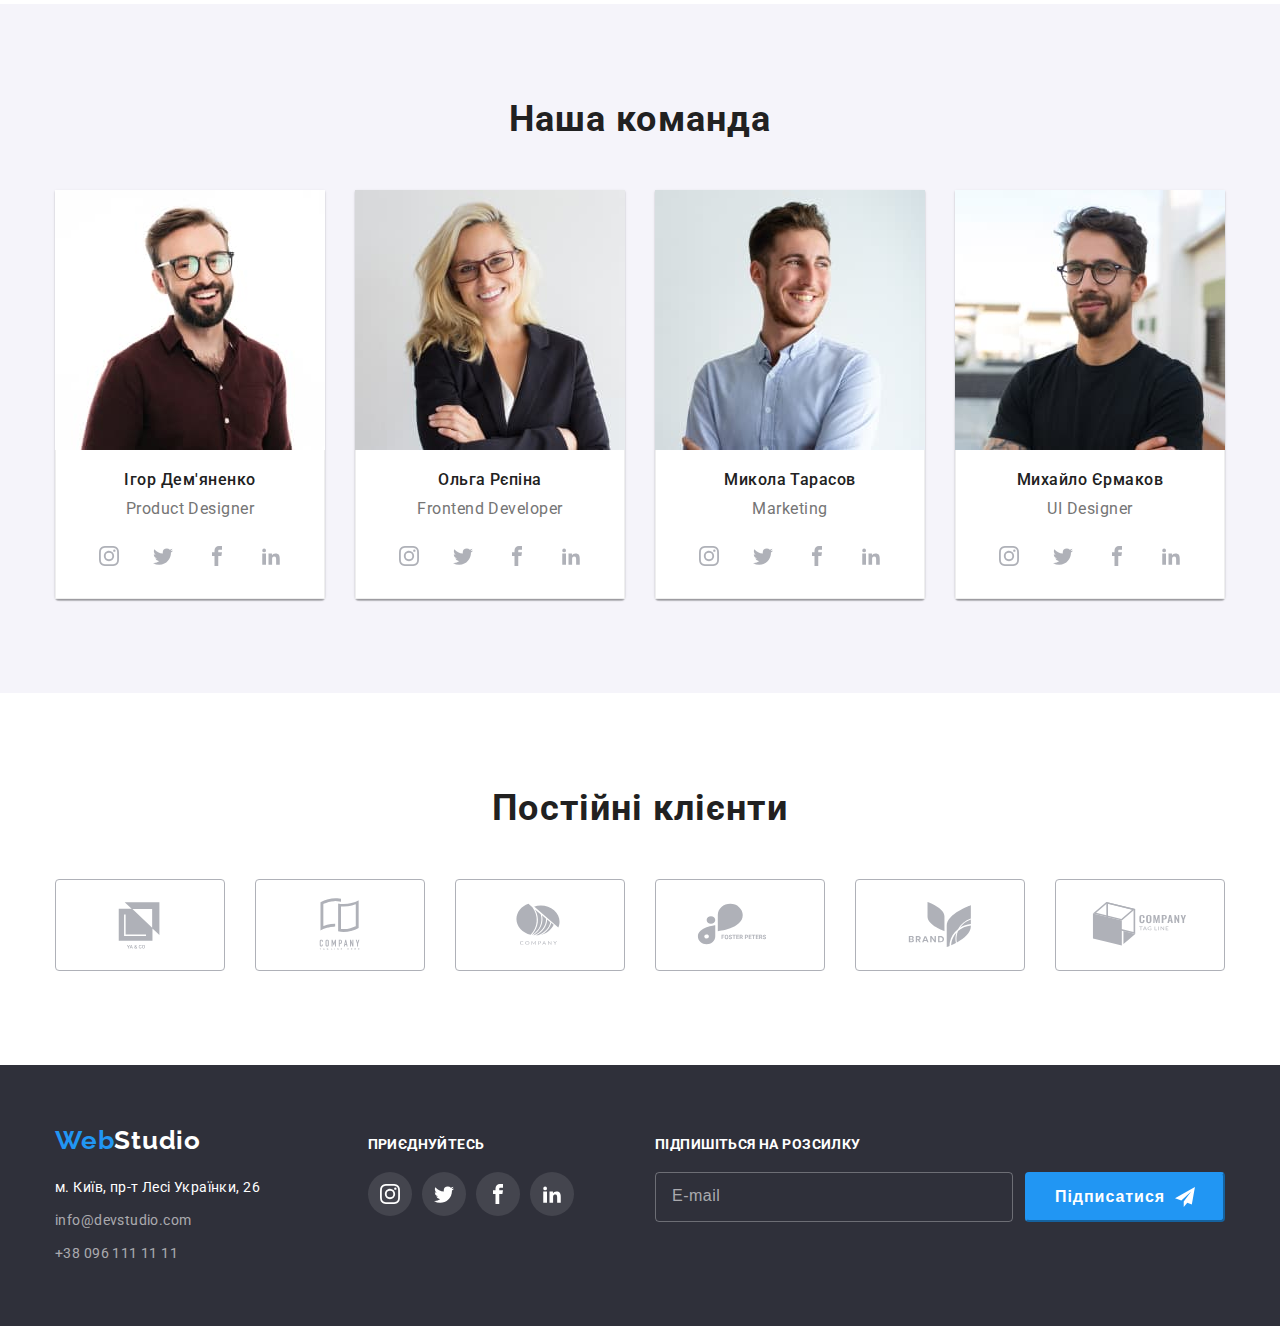
==== commit bbd9a429: "header not end" ====
--- a/index.html
+++ b/index.html
@@ -18,31 +18,31 @@
 </head>
 
 <body>
-  <header class="page-header">
-    <div class="container">
-      <a class="header-logo" href="">Web<span class="header-logo-color">Studio</span></a>
-      <nav class="nav">
-        <ul class="header-nav">
-          <li class="header-accent"><a class="header-nav-link-accent" href="">Студія</a></li>
-          <li>
-            <a class="header-nav-link" href="./portfolio.html">Портфоліо</a>
-          </li>
-          <li><a class="header-nav-link" href="">Контакти</a></li>
+  <header class="header">
+    <div class="container header__container">
+      <a class="logo header__logo" href="">Web<span class="header__logo color">Studio</span></a>
+      <nav class="navigation header__navigation">
+        <ul class="menu">
+          <li class="menu__item"><a class="menu__link accent" href="">Студія</a></li>
+          <li class="menu__item">
+            <a class="menu__link" href="./portfolio.html">Портфоліо</a>
+          </li>
+          <li class="menu__item"><a class="menu__link" href="">Контакти</a></li>
         </ul>
       </nav>
       <ul class="contact">
-        <li class="header-contact">
-          <svg class="header-contact-icons" width="16" height="12">
+        <li class="contact__list">
+          <svg class="contact__icons" width="16" height="12">
             <use href="./images/icons.svg#icon-envelope-hover"></use>
           </svg>
-          <a class="header-contact-link" href="mailto:info@devstudio.com">info@devstudio.com
-          </a>
-        </li>
-        <li class="header-contact">
-          <svg class="header-contact-icons" width="10" height="16">
+          <a class="contact__link" href="mailto:info@devstudio.com">info@devstudio.com
+          </a>
+        </li>
+        <li class="contact__list">
+          <svg class="contact__icons" width="10" height="16">
             <use href="./images/icons.svg#icon-Vector"></use>
           </svg>
-          <a class="header-contact-link" href="tel:+380961111111">+38 096 111 11 11
+          <a class="contact__link" href="tel:+380961111111">+38 096 111 11 11
           </a>
         </li>
       </ul>
--- a/css/main.min.css
+++ b/css/main.min.css
@@ -1 +1 @@
-:root{--color-change: #2196F3;--color-title: #212121;--color-text: #757575;--color-background: #F5F5F5;--color-background-footer: #2F303A;--color-white: #FFFFFF;--color-logo-second: #000000;--color-background-team: #F5F4FA;--color-border: #EEEEEE;--color-border-header: #ECECEC;--color-main: #2F303A66;--color-icons: #AFB1B8}h1,h2,h3,h4,h5,h6,p{margin:0}ul{list-style:none;margin:0;padding:0}*{margin:0;padding:0;list-style:0;-webkit-box-sizing:border-box;box-sizing:border-box}*{-webkit-box-sizing:border-box;box-sizing:border-box}body{font-family:"Roboto",sans-serif;color:var(--color-background)}.ul{list-style:none}.button{cursor:pointer}.container{width:1200px;padding-left:15px;padding-right:15px;margin:0 auto}.page-header a{text-decoration:none;padding-top:32px;padding-bottom:32px;position:relative}.page-header{background-color:var(--color-white);border-bottom:1px solid var(--color-border-header)}.header-logo{font-family:"Raleway",sans-serif;font-weight:700;font-size:26px;line-height:1.1923;letter-spacing:.03em;color:var(--color-change);margin-right:93px;padding-top:24px;padding-bottom:25px}.header-logo-color{font-family:"Raleway",sans-serif;font-weight:700;font-size:26px;line-height:1.1923;letter-spacing:.03em;color:var(--color-logo-second)}.nav{padding:32px 0}.header-nav{list-style:none;display:-webkit-box;display:-ms-flexbox;display:flex;gap:50px;margin-right:288px}.contact{display:-webkit-box;display:-ms-flexbox;display:flex;-webkit-box-align:center;-ms-flex-align:center;align-items:center;-webkit-box-pack:center;-ms-flex-pack:center;justify-content:center;gap:30px}.header-contact-icons{fill:var(--color-text);margin-right:10px;-webkit-transition:fill 250ms cubic-bezier(0.4, 0, 0.2, 1);transition:fill 250ms cubic-bezier(0.4, 0, 0.2, 1)}.header-contact:hover .header-contact-icons,.header-contact:focus .header-contact-icons{fill:var(--color-change)}.header-nav-link{font-weight:500;font-size:14px;line-height:1.1428;letter-spacing:.02em;color:var(--color-title);-webkit-transition:color 250ms cubic-bezier(0.4, 0, 0.2, 1);transition:color 250ms cubic-bezier(0.4, 0, 0.2, 1)}.header-nav-link-accent{font-weight:500;font-size:14px;line-height:1.1428;letter-spacing:.02em;color:var(--color-change)}.header-accent{position:relative}.header-nav-link-accent::after{content:"";position:absolute;width:100%;height:4px;background-color:var(--color-change);border-radius:2px;display:inline-block;bottom:-1px;left:0}.header-nav-link:active,.header-nav-link:hover,.header-nav-link:focus,.main-btn,.main-btn-portfolio{color:var(--color-change)}.header-contact-link{font-weight:500;font-size:14px;line-height:1.1428;letter-spacing:.02em;color:var(--color-text);gap:30px;-webkit-transition:color 250ms cubic-bezier(0.4, 0, 0.2, 1);transition:color 250ms cubic-bezier(0.4, 0, 0.2, 1)}.header-contact-link:hover,.header-contact-link:focus{color:var(--color-change)}.page-header .container{display:-webkit-box;display:-ms-flexbox;display:flex;-webkit-box-align:center;-ms-flex-align:center;align-items:center;-webkit-box-pack:justify;-ms-flex-pack:justify;justify-content:space-between}.main{max-width:1600px;height:600px;background-image:-webkit-gradient(linear, left top, left bottom, from(rgba(47, 48, 58, 0.4)), to(rgba(47, 48, 58, 0.4))),url(../images/people.jpg);background-image:linear-gradient(rgba(47, 48, 58, 0.4), rgba(47, 48, 58, 0.4)),url(../images/people.jpg);background-color:var(--color-background-footer);background-repeat:no-repeat;background-position:center;background-size:cover;padding-top:200px;padding-bottom:200px;text-align:center}.main-title{font-weight:900;font-size:44px;line-height:1.3636;text-align:center;letter-spacing:.06em;text-transform:uppercase;color:var(--color-white);margin-bottom:30px}.main-btn{font-family:inherit;cursor:pointer;width:216px;height:50px;background:var(--color-change);-webkit-box-shadow:0px 4px 4px rgba(0,0,0,.15);box-shadow:0px 4px 4px rgba(0,0,0,.15);border-radius:4px;border:1px solid var(--color-change);font-weight:700;font-size:16px;line-height:1.875;display:-webkit-box;display:-ms-flexbox;display:flex;-webkit-box-align:center;-ms-flex-align:center;align-items:center;-webkit-box-pack:center;-ms-flex-pack:center;justify-content:center;text-align:center;letter-spacing:.06em;color:var(--color-white);margin:0 auto;-webkit-transition:background-color 250ms cubic-bezier(0.4, 0, 0.2, 1),-webkit-box-shadow 250ms cubic-bezier(0.4, 0, 0.2, 1);transition:background-color 250ms cubic-bezier(0.4, 0, 0.2, 1),-webkit-box-shadow 250ms cubic-bezier(0.4, 0, 0.2, 1);transition:background-color 250ms cubic-bezier(0.4, 0, 0.2, 1),box-shadow 250ms cubic-bezier(0.4, 0, 0.2, 1);transition:background-color 250ms cubic-bezier(0.4, 0, 0.2, 1),box-shadow 250ms cubic-bezier(0.4, 0, 0.2, 1),-webkit-box-shadow 250ms cubic-bezier(0.4, 0, 0.2, 1)}.main-btn:hover,.main-btn:focus{background-color:#188ce8;-webkit-box-shadow:0px 4px 4px rgba(0,0,0,.15);box-shadow:0px 4px 4px rgba(0,0,0,.15)}.projects{display:block;text-decoration:none;-webkit-transition:-webkit-box-shadow 250ms cubic-bezier(0.4, 0, 0.2, 1);transition:-webkit-box-shadow 250ms cubic-bezier(0.4, 0, 0.2, 1);transition:box-shadow 250ms cubic-bezier(0.4, 0, 0.2, 1);transition:box-shadow 250ms cubic-bezier(0.4, 0, 0.2, 1), -webkit-box-shadow 250ms cubic-bezier(0.4, 0, 0.2, 1)}.projects:hover,.projects:focus{-webkit-box-shadow:0px 1px 1px rgba(0,0,0,.12),0px 4px 4px rgba(0,0,0,.06),1px 4px 6px rgba(0,0,0,.16);box-shadow:0px 1px 1px rgba(0,0,0,.12),0px 4px 4px rgba(0,0,0,.06),1px 4px 6px rgba(0,0,0,.16)}.main-second{padding-top:94px;padding-bottom:94px}.advantage{display:-webkit-box;display:-ms-flexbox;display:flex;-webkit-box-pack:center;-ms-flex-pack:center;justify-content:center;gap:30px}.advantage-list{-ms-flex-preferred-size:calc((100% - 90px)/4);flex-basis:calc((100% - 90px)/4)}.advantage-list-link{display:-webkit-box;display:-ms-flexbox;display:flex;width:270px;height:120px;-webkit-box-align:center;-ms-flex-align:center;align-items:center;-webkit-box-pack:center;-ms-flex-pack:center;justify-content:center;background-color:var(--color-background-team);border-radius:4px;background-position:center;background-size:contain;background-repeat:no-repeat;margin-bottom:30px}.advantage-title{font-size:14px;line-height:1.1428;letter-spacing:.03em;text-transform:uppercase;color:var(--color-title);margin-bottom:10px}.advantage-text{font-size:14px;line-height:1.7142;letter-spacing:.03em;color:var(--color-text)}.main-third{padding-top:0px;padding-bottom:94px}.main-img{display:-webkit-box;display:-ms-flexbox;display:flex;-webkit-box-pack:center;-ms-flex-pack:center;justify-content:center;gap:30px}.main-work-title{font-size:36px;line-height:1.1666;text-align:center;letter-spacing:.03em;color:var(--color-title);margin-bottom:50px}.main-work-wrap{position:relative}.main-third-work-text{position:absolute;display:-webkit-box;display:-ms-flexbox;display:flex;bottom:4px;width:100%;height:70px;font-size:14px;line-height:1.1428;-webkit-box-align:center;-ms-flex-align:center;align-items:center;-webkit-box-pack:center;-ms-flex-pack:center;justify-content:center;letter-spacing:.03em;text-transform:uppercase;color:var(--color-white);background-color:rgba(47,48,58,.8)}.main-fourth{padding-top:94px;padding-bottom:94px;background-color:var(--color-background-team)}.main-team{display:-webkit-box;display:-ms-flexbox;display:flex;-webkit-box-pack:center;-ms-flex-pack:center;justify-content:center;gap:30px}.main-team-title{font-size:36px;line-height:1.1666;text-align:center;letter-spacing:.03em;color:var(--color-title);margin-bottom:50px}.main-team-img{display:block}.main-team-list{font-weight:500;font-size:16px;line-height:1.1875;text-align:center;letter-spacing:.03em;color:var(--color-title);margin-bottom:10px}.main-team-text{font-size:16px;line-height:1.1875;text-align:center;letter-spacing:.03em;color:var(--color-text);margin-bottom:16px}.soc{display:-webkit-box;display:-ms-flexbox;display:flex;-webkit-box-pack:center;-ms-flex-pack:center;justify-content:center;gap:10px}.soc-list{width:44px;height:44px}.soc-list-link{width:100%;height:100%;background-color:var(--color-white);border-radius:50%;display:-webkit-box;display:-ms-flexbox;display:flex;-webkit-box-align:center;-ms-flex-align:center;align-items:center;-webkit-box-pack:center;-ms-flex-pack:center;justify-content:center;-webkit-transition:background-color 250ms cubic-bezier(0.4, 0, 0.2, 1),color 250ms cubic-bezier(0.4, 0, 0.2, 1);transition:background-color 250ms cubic-bezier(0.4, 0, 0.2, 1),color 250ms cubic-bezier(0.4, 0, 0.2, 1)}.soc-list-link:hover,.soc-list-link:focus{background-color:var(--color-change)}.soc-list-link:hover .soc-list-link-icon,.soc-list-link:focus .soc-list-link-icon{fill:var(--color-white)}.soc-list-link-icon{fill:var(--color-icons);-webkit-transition:fill 250ms cubic-bezier(0.4, 0, 0.2, 1);transition:fill 250ms cubic-bezier(0.4, 0, 0.2, 1)}.card-wrapper-main{padding-top:20px;padding-right:24px;padding-bottom:20px;padding-left:24px;background-color:var(--color-white);border:1px solid;border-color:var(--color-border);border-top:none}.main-work-tema{font-size:18px;line-height:2;letter-spacing:.06em;color:var(--color-title)}.main-work-text{font-size:16px;line-height:1.875;letter-spacing:.03em;color:var(--color-text)}.team-card{-webkit-box-shadow:0px 1px 3px rgba(0,0,0,.12),0px 1px 1px rgba(0,0,0,.14),0px 2px 1px rgba(0,0,0,.2);box-shadow:0px 1px 3px rgba(0,0,0,.12),0px 1px 1px rgba(0,0,0,.14),0px 2px 1px rgba(0,0,0,.2);border-radius:0px 0px 4px 4px}.main-fifth{padding-top:94px;padding-bottom:94px;background-color:var()}.klient{display:-webkit-box;display:-ms-flexbox;display:flex;-webkit-box-pack:center;-ms-flex-pack:center;justify-content:center;gap:30px}.klient-list{width:170px;height:92px}.klient-title{font-size:36px;line-height:1.1666;text-align:center;letter-spacing:.03em;color:var(--color-title);margin-bottom:50px}.klient-list-link{display:-webkit-box;display:-ms-flexbox;display:flex;-webkit-box-align:center;-ms-flex-align:center;align-items:center;-webkit-box-pack:center;-ms-flex-pack:center;justify-content:center;width:100%;height:100%;fill:var(--color-icons);border:1px solid;border-color:var(--color-icons);border-radius:4px;-webkit-transition:border 250ms cubic-bezier(0.4, 0, 0.2, 1),fill 250ms cubic-bezier(0.4, 0, 0.2, 1);transition:border 250ms cubic-bezier(0.4, 0, 0.2, 1),fill 250ms cubic-bezier(0.4, 0, 0.2, 1)}.klient-list-link:hover,.klient-list-link:focus{border-color:var(--color-change);fill:var(--color-change)}.klient-list-link-icon:hover,.klient-list-link-icon:focus{border-color:var(--color-change);fill:var(--color-change)}.footer{background-color:var(--color-background-footer);padding-top:60px;padding-bottom:60px}.footer a{text-decoration:none}.footer .container{display:-webkit-box;display:-ms-flexbox;display:flex;-ms-flex-wrap:wrap;flex-wrap:wrap;-webkit-box-align:baseline;-ms-flex-align:baseline;align-items:baseline;-webkit-box-pack:justify;-ms-flex-pack:justify;justify-content:space-between}.footer-list{display:-webkit-box;display:-ms-flexbox;display:flex;-ms-flex-wrap:wrap;flex-wrap:wrap;-webkit-box-orient:vertical;-webkit-box-direction:normal;-ms-flex-direction:column;flex-direction:column}.footer-list-list{margin-bottom:9px}.footer-logo{font-family:"Raleway",sans-serif;font-weight:700;font-size:26px;line-height:1.1923;letter-spacing:.03em;color:var(--color-change);margin-bottom:20px}.footer-logo-color{font-family:"Raleway",sans-serif;font-weight:700;font-size:26px;line-height:1.1923;letter-spacing:.03em;color:var(--color-white)}.footer-address{font-style:normal;font-size:14px;line-height:1.7142;letter-spacing:.03em;color:var(--color-white);margin-bottom:9px;-webkit-transition:color 250ms cubic-bezier(0.4, 0, 0.2, 1);transition:color 250ms cubic-bezier(0.4, 0, 0.2, 1)}.footer-contact{font-style:normal;font-size:14px;line-height:1.7142;letter-spacing:.03em;color:rgba(255,255,255,.6);margin-bottom:9px;-webkit-transition:color 250ms cubic-bezier(0.4, 0, 0.2, 1);transition:color 250ms cubic-bezier(0.4, 0, 0.2, 1)}.footer-contact:hover,.footer-contact:focus,.footer-address:hover,.footer-address:focus{color:var(--color-change)}.logo-and-address{display:-webkit-box;display:-ms-flexbox;display:flex;-webkit-box-orient:vertical;-webkit-box-direction:normal;-ms-flex-direction:column;flex-direction:column;-webkit-box-align:baseline;-ms-flex-align:baseline;align-items:baseline;width:231px}.footer-icons{display:-webkit-box;display:-ms-flexbox;display:flex;-webkit-box-orient:vertical;-webkit-box-direction:normal;-ms-flex-direction:column;flex-direction:column;-webkit-box-align:baseline;-ms-flex-align:baseline;align-items:baseline;width:206px}.footer-soc{display:-webkit-box;display:-ms-flexbox;display:flex;-webkit-box-pack:center;-ms-flex-pack:center;justify-content:center;gap:10px}.footer-icons-title{font-style:normal;font-weight:700;font-size:14px;line-height:1.1428;letter-spacing:.03em;text-transform:uppercase;color:var(--color-white);margin-bottom:20px}.footer-soc-list{width:44px;height:44px}.footer-soc-list-link{width:100%;height:100%;background:rgba(255,255,255,.1);border-radius:50%;display:-webkit-box;display:-ms-flexbox;display:flex;-webkit-box-align:center;-ms-flex-align:center;align-items:center;-webkit-box-pack:center;-ms-flex-pack:center;justify-content:center;-webkit-transition:background-color 250ms cubic-bezier(0.4, 0, 0.2, 1);transition:background-color 250ms cubic-bezier(0.4, 0, 0.2, 1)}.footer-soc-list-link:hover,.footer-soc-list-link:focus{background-color:var(--color-change)}.footer-soc-list-link-icon{fill:var(--color-white)}.footer-subscriptione-title{font-weight:700;font-size:14px;line-height:1.1428;letter-spacing:.03em;text-transform:uppercase;color:var(--color-white);margin-bottom:20px}.footer-subscriptione-wrapper{display:-webkit-box;display:-ms-flexbox;display:flex;-webkit-box-align:center;-ms-flex-align:center;align-items:center;-webkit-box-pack:center;-ms-flex-pack:center;justify-content:center;gap:12px}.footer-input{width:358px;height:50px;border-radius:4px;border:1px solid rgba(255,255,255,.3);background-color:rgba(0,0,0,0);font-size:12px;line-height:1.1667;letter-spacing:.01em;color:var(--color-white);padding-top:15px;padding-bottom:15px;padding-left:16px;cursor:pointer;outline:rgba(0,0,0,0);-webkit-transition:border-color 250px cubic-bezier(0.4, 0, 0.2, 1);transition:border-color 250px cubic-bezier(0.4, 0, 0.2, 1)}.footer-input:focus{border-color:var(--color-change)}.footer-input::-webkit-input-placeholder{font-weight:400;font-size:16px;line-height:1.25;letter-spacing:.03em;color:rgba(255,255,255,.6)}.footer-input::-moz-placeholder{font-weight:400;font-size:16px;line-height:1.25;letter-spacing:.03em;color:rgba(255,255,255,.6)}.footer-input:-ms-input-placeholder{font-weight:400;font-size:16px;line-height:1.25;letter-spacing:.03em;color:rgba(255,255,255,.6)}.footer-input::-ms-input-placeholder{font-weight:400;font-size:16px;line-height:1.25;letter-spacing:.03em;color:rgba(255,255,255,.6)}.footer-input::placeholder{font-weight:400;font-size:16px;line-height:1.25;letter-spacing:.03em;color:rgba(255,255,255,.6)}.subscriptione-btm{display:-webkit-box;display:-ms-flexbox;display:flex;cursor:pointer;-webkit-box-align:center;-ms-flex-align:center;align-items:center;-webkit-box-pack:center;-ms-flex-pack:center;justify-content:center;width:200px;height:50px;font-weight:700;font-size:16px;line-height:1.875;letter-spacing:.06em;color:var(--color-white);background-color:var(--color-change);border-radius:4px;border-color:var(--color-change);padding:10px 28px;-webkit-transition:background-color 250ms cubic-bezier(0.4, 0, 0.2, 1),-webkit-box-shadow 250ms cubic-bezier(0.4, 0, 0.2, 1);transition:background-color 250ms cubic-bezier(0.4, 0, 0.2, 1),-webkit-box-shadow 250ms cubic-bezier(0.4, 0, 0.2, 1);transition:background-color 250ms cubic-bezier(0.4, 0, 0.2, 1),box-shadow 250ms cubic-bezier(0.4, 0, 0.2, 1);transition:background-color 250ms cubic-bezier(0.4, 0, 0.2, 1),box-shadow 250ms cubic-bezier(0.4, 0, 0.2, 1),-webkit-box-shadow 250ms cubic-bezier(0.4, 0, 0.2, 1)}.subscriptione-btm:hover,.subscriptione-btm:focus{background-color:#188ce8;-webkit-box-shadow:0px 4px 4px rgba(0,0,0,.15);box-shadow:0px 4px 4px rgba(0,0,0,.15)}.subscriptione-icon{fill:var(--color-white);margin-left:10px}.portfolio{padding-top:94px;padding-bottom:94px;background-color:var(--color-white)}.portfolio-btn{list-style:none;display:-webkit-box;display:-ms-flexbox;display:flex;-webkit-box-pack:center;-ms-flex-pack:center;justify-content:center;-webkit-box-align:center;-ms-flex-align:center;align-items:center;gap:8px;margin-bottom:50px;-webkit-transition:-webkit-box-shadow 250ms cubic-bezier(0.4, 0, 0.2, 1);transition:-webkit-box-shadow 250ms cubic-bezier(0.4, 0, 0.2, 1);transition:box-shadow 250ms cubic-bezier(0.4, 0, 0.2, 1);transition:box-shadow 250ms cubic-bezier(0.4, 0, 0.2, 1), -webkit-box-shadow 250ms cubic-bezier(0.4, 0, 0.2, 1)}.main-btn-portfolio{cursor:pointer;font-family:inherit;font-weight:500;font-size:16px;line-height:1.625;text-align:center;letter-spacing:.03em;color:var(--color-title);border:1px solid;border-color:var(--color-border);background-color:var(--color-background-team);border-radius:4px;padding:6px 22px;-webkit-transition:color 250ms cubic-bezier(0.4, 0, 0.2, 1),background-color 250ms cubic-bezier(0.4, 0, 0.2, 1),border-color 250ms cubic-bezier(0.4, 0, 0.2, 1);transition:color 250ms cubic-bezier(0.4, 0, 0.2, 1),background-color 250ms cubic-bezier(0.4, 0, 0.2, 1),border-color 250ms cubic-bezier(0.4, 0, 0.2, 1)}.main-btn-portfolio:hover,.main-btn-portfolio:focus{color:var(--color-white);background-color:var(--color-change);border-color:var(--color-change);-webkit-box-shadow:0px 3px 1px rgba(0,0,0,.1),0px 1px 2px rgba(0,0,0,.08),0px 2px 2px rgba(0,0,0,.12);box-shadow:0px 3px 1px rgba(0,0,0,.1),0px 1px 2px rgba(0,0,0,.08),0px 2px 2px rgba(0,0,0,.12)}.portfolio-img{display:block}.portfolio-work{display:-webkit-box;display:-ms-flexbox;display:flex;-webkit-box-pack:center;-ms-flex-pack:center;justify-content:center;-ms-flex-wrap:wrap;flex-wrap:wrap;gap:30px}.card{position:relative}.projects:hover .portfolio-text,.projects:focus .portfolio-text{-webkit-transform:translateY(0);transform:translateY(0)}.card-wrapper{padding-top:20px;padding-right:24px;padding-bottom:20px;padding-left:24px;background-color:var(--color-white);border:1px solid;border-color:var(--color-border);border-top:none}.portfolio-wrap{position:relative;overflow:hidden}.portfolio-text{position:absolute;top:0;background-color:rgba(33,150,243,.9);color:var(--color-white);font-weight:400;font-size:18px;line-height:1.5556;padding:63px 24px;height:100%;-webkit-transform:translateY(100%);transform:translateY(100%);-webkit-transition:-webkit-transform 250ms cubic-bezier(0.4, 0, 0.2, 1);transition:-webkit-transform 250ms cubic-bezier(0.4, 0, 0.2, 1);transition:transform 250ms cubic-bezier(0.4, 0, 0.2, 1);transition:transform 250ms cubic-bezier(0.4, 0, 0.2, 1), -webkit-transform 250ms cubic-bezier(0.4, 0, 0.2, 1)}.backdrop{position:fixed;top:0;width:100%;height:100%;background-color:rgba(0,0,0,.2);-webkit-transition:opacity 250ms cubic-bezier(0.4, 0, 0.2, 1),visibility 250ms cubic-bezier(0.4, 0, 0.2, 1);transition:opacity 250ms cubic-bezier(0.4, 0, 0.2, 1),visibility 250ms cubic-bezier(0.4, 0, 0.2, 1)}.modal{position:absolute;width:528px;background-color:var(--color-white);border-radius:4px;top:50%;left:50%;-webkit-transform:translate(-50%, -50%) scale(1);transform:translate(-50%, -50%) scale(1);-webkit-transition:-webkit-transform 250ms cubic-bezier(0.4, 0, 0.2, 1);transition:-webkit-transform 250ms cubic-bezier(0.4, 0, 0.2, 1);transition:transform 250ms cubic-bezier(0.4, 0, 0.2, 1);transition:transform 250ms cubic-bezier(0.4, 0, 0.2, 1), -webkit-transform 250ms cubic-bezier(0.4, 0, 0.2, 1);padding:40px}.modal-form{display:-webkit-box;display:-ms-flexbox;display:flex;-webkit-box-orient:vertical;-webkit-box-direction:normal;-ms-flex-direction:column;flex-direction:column}.modal-form label{margin-bottom:4px}.backdrop.is-hidden .modal{-webkit-transform:translate(-50%, -50%) scale(0);transform:translate(-50%, -50%) scale(0)}.modal-close{position:absolute;top:8px;right:8px;width:30px;height:30px;border:1px solid rgba(0,0,0,.1);border-radius:50%;background-color:rgba(0,0,0,0);display:-webkit-box;display:-ms-flexbox;display:flex;-webkit-box-align:center;-ms-flex-align:center;align-items:center;-webkit-box-pack:center;-ms-flex-pack:center;justify-content:center;cursor:pointer;-webkit-transition:fill 250ms cubic-bezier(0.4, 0, 0.2, 1);transition:fill 250ms cubic-bezier(0.4, 0, 0.2, 1)}.modal-close:hover,.modal-close:focus{fill:var(--color-change)}.is-hidden{opacity:0;visibility:hidden;pointer-events:none}.input-wrapper{position:relative;margin-bottom:10px}.modal-title{font-weight:700;font-size:20px;line-height:1.15;text-align:center;letter-spacing:.03em;color:var(--color-title);margin-bottom:12px}.modal-input{width:100%;height:40px;border-radius:4px;border:1px solid rgba(33,33,33,.2);background-color:rgba(0,0,0,0);font-size:12px;line-height:1.1667;letter-spacing:.01em;color:var(--color-logo-second);padding-top:11px;padding-bottom:11px;padding-left:42px;margin-top:4px;cursor:pointer;outline:rgba(0,0,0,0);-webkit-transition:border-color 250ms cubic-bezier(0.4, 0, 0.2, 1),fill 250ms cubic-bezier(0.4, 0, 0.2, 1);transition:border-color 250ms cubic-bezier(0.4, 0, 0.2, 1),fill 250ms cubic-bezier(0.4, 0, 0.2, 1)}.modal-input:focus,.comment-text:focus{border-color:var(--color-change)}.modal-input:focus+.modal-icon{fill:#2196f3}textarea{resize:none;padding:12px 16px;outline:rgba(0,0,0,0);margin-top:4px}.comment-text{font-size:12px;line-height:1.1667;letter-spacing:.01em;color:var(--color-logo-second);width:100%;height:120px;border:1px solid rgba(33,33,33,.2);border-radius:4px;background-color:rgba(0,0,0,0)}.comment-text::-webkit-input-placeholder{font-weight:400;font-size:12px;line-height:1.1667;letter-spacing:.01em;color:rgba(117,117,117,.5)}.comment-text::-moz-placeholder{font-weight:400;font-size:12px;line-height:1.1667;letter-spacing:.01em;color:rgba(117,117,117,.5)}.comment-text:-ms-input-placeholder{font-weight:400;font-size:12px;line-height:1.1667;letter-spacing:.01em;color:rgba(117,117,117,.5)}.comment-text::-ms-input-placeholder{font-weight:400;font-size:12px;line-height:1.1667;letter-spacing:.01em;color:rgba(117,117,117,.5)}.comment-text::placeholder{font-weight:400;font-size:12px;line-height:1.1667;letter-spacing:.01em;color:rgba(117,117,117,.5)}.modal-icon{position:absolute;left:0;top:50%;-webkit-transform:translateY(-50%);transform:translateY(-50%);margin:11px 12px}.label{font-weight:400;font-size:12px;line-height:1.1667;letter-spacing:.01em;color:var(--color-text)}.modal-field{margin-bottom:30px}.modal-check{position:absolute}.check-text{font-size:14px;line-height:1.7143;letter-spacing:.03em;color:var(--color-text);display:-webkit-box;display:-ms-flexbox;display:flex;-webkit-box-align:center;-ms-flex-align:center;align-items:center;margin-bottom:30px}.check-text span{width:16px;height:15px;border:2px solid var(--color-title);border-radius:2px;margin-left:12px;margin-right:14px;display:-webkit-box;display:-ms-flexbox;display:flex;-webkit-box-align:center;-ms-flex-align:center;align-items:center;-webkit-box-pack:center;-ms-flex-pack:center;justify-content:center;fill:rgba(0,0,0,0)}.check-link{display:block;font-size:14px;line-height:1.7143;letter-spacing:.03em;color:var(--color-change);margin-left:4px}.modal-check:checked+.check-text span{background-color:#2196f3;border:none;fill:var(--color-white)}.send-btm{display:-webkit-box;display:-ms-flexbox;display:flex;cursor:pointer;-webkit-box-align:center;-ms-flex-align:center;align-items:center;-webkit-box-pack:center;-ms-flex-pack:center;justify-content:center;width:200px;height:50px;font-weight:700;font-size:16px;line-height:1.875;color:var(--color-white);background-color:var(--color-change);border-radius:4px;border-color:var(--color-change);margin-right:124px;margin-left:124px;-webkit-transition:background-color 250ms cubic-bezier(0.4, 0, 0.2, 1),-webkit-box-shadow 250ms cubic-bezier(0.4, 0, 0.2, 1);transition:background-color 250ms cubic-bezier(0.4, 0, 0.2, 1),-webkit-box-shadow 250ms cubic-bezier(0.4, 0, 0.2, 1);transition:background-color 250ms cubic-bezier(0.4, 0, 0.2, 1),box-shadow 250ms cubic-bezier(0.4, 0, 0.2, 1);transition:background-color 250ms cubic-bezier(0.4, 0, 0.2, 1),box-shadow 250ms cubic-bezier(0.4, 0, 0.2, 1),-webkit-box-shadow 250ms cubic-bezier(0.4, 0, 0.2, 1)}.send-btm:hover,.send-btm:focus{background-color:#188ce8;-webkit-box-shadow:0px 4px 4px rgba(0,0,0,.15);box-shadow:0px 4px 4px rgba(0,0,0,.15)}.visually-hidden{position:absolute;width:1px;height:1px;margin:-1px;border:0;padding:0;white-space:nowrap;-webkit-clip-path:inset(100%);clip-path:inset(100%);clip:rect(0 0 0 0);overflow:hidden}/*# sourceMappingURL=main.min.css.map */+:root{--color-change: #2196F3;--color-title: #212121;--color-text: #757575;--color-background: #F5F5F5;--color-background-footer: #2F303A;--color-white: #FFFFFF;--color-logo-second: #000000;--color-background-team: #F5F4FA;--color-border: #EEEEEE;--color-border-header: #ECECEC;--color-main: #2F303A66;--color-icons: #AFB1B8}.visually-hidden{position:absolute;width:1px;height:1px;margin:-1px;border:0;padding:0;white-space:nowrap;-webkit-clip-path:inset(100%);clip-path:inset(100%);clip:rect(0 0 0 0);overflow:hidden}h1,h2,h3,h4,h5,h6,p{margin:0}ul{list-style:none;margin:0;padding:0}*{margin:0;padding:0;list-style:0;-webkit-box-sizing:border-box;box-sizing:border-box}*{-webkit-box-sizing:border-box;box-sizing:border-box}body{font-family:"Roboto",sans-serif;color:var(--color-background)}.ul{list-style:none}.button{cursor:pointer}.container{width:1200px;padding-left:15px;padding-right:15px;margin:0 auto}.backdrop{position:fixed;top:0;width:100%;height:100%;background-color:rgba(0,0,0,.2);-webkit-transition:opacity 250ms cubic-bezier(0.4, 0, 0.2, 1),visibility 250ms cubic-bezier(0.4, 0, 0.2, 1);transition:opacity 250ms cubic-bezier(0.4, 0, 0.2, 1),visibility 250ms cubic-bezier(0.4, 0, 0.2, 1)}.modal{position:absolute;width:528px;background-color:var(--color-white);border-radius:4px;top:50%;left:50%;-webkit-transform:translate(-50%, -50%) scale(1);transform:translate(-50%, -50%) scale(1);-webkit-transition:-webkit-transform 250ms cubic-bezier(0.4, 0, 0.2, 1);transition:-webkit-transform 250ms cubic-bezier(0.4, 0, 0.2, 1);transition:transform 250ms cubic-bezier(0.4, 0, 0.2, 1);transition:transform 250ms cubic-bezier(0.4, 0, 0.2, 1), -webkit-transform 250ms cubic-bezier(0.4, 0, 0.2, 1);padding:40px}.modal-form{display:-webkit-box;display:-ms-flexbox;display:flex;-webkit-box-orient:vertical;-webkit-box-direction:normal;-ms-flex-direction:column;flex-direction:column}.modal-form label{margin-bottom:4px}.backdrop.is-hidden .modal{-webkit-transform:translate(-50%, -50%) scale(0);transform:translate(-50%, -50%) scale(0)}.modal-close{position:absolute;top:8px;right:8px;width:30px;height:30px;border:1px solid rgba(0,0,0,.1);border-radius:50%;background-color:rgba(0,0,0,0);display:-webkit-box;display:-ms-flexbox;display:flex;-webkit-box-align:center;-ms-flex-align:center;align-items:center;-webkit-box-pack:center;-ms-flex-pack:center;justify-content:center;cursor:pointer;-webkit-transition:fill 250ms cubic-bezier(0.4, 0, 0.2, 1);transition:fill 250ms cubic-bezier(0.4, 0, 0.2, 1)}.modal-close:hover,.modal-close:focus{fill:var(--color-change)}.soc-list-link:hover .soc-list-link-icon,.soc-list-link:focus .soc-list-link-icon{fill:var(--color-white)}.is-hidden{opacity:0;visibility:hidden;pointer-events:none}.input-wrapper{position:relative;margin-bottom:10px}.modal-title{font-weight:700;font-size:20px;line-height:1.15;text-align:center;letter-spacing:.03em;color:var(--color-title);margin-bottom:12px}.modal-input{width:100%;height:40px;border-radius:4px;border:1px solid rgba(33,33,33,.2);background-color:rgba(0,0,0,0);font-size:12px;line-height:1.1667;letter-spacing:.01em;color:var(--color-logo-second);padding-top:11px;padding-bottom:11px;padding-left:42px;margin-top:4px;cursor:pointer;outline:rgba(0,0,0,0);-webkit-transition:border-color 250ms cubic-bezier(0.4, 0, 0.2, 1),fill 250ms cubic-bezier(0.4, 0, 0.2, 1);transition:border-color 250ms cubic-bezier(0.4, 0, 0.2, 1),fill 250ms cubic-bezier(0.4, 0, 0.2, 1)}.modal-input:focus{border-color:var(--color-change)}textarea{resize:none;padding:12px 16px;outline:rgba(0,0,0,0);margin-top:4px}.comment-text{font-size:12px;line-height:1.1667;letter-spacing:.01em;color:var(--color-logo-second);width:100%;height:120px;border:1px solid rgba(33,33,33,.2);border-radius:4px;background-color:rgba(0,0,0,0)}.comment-text:focus{border-color:var(--color-change)}.comment-text::-webkit-input-placeholder{font-weight:400;font-size:12px;line-height:1.1667;letter-spacing:.01em;color:rgba(117,117,117,.5)}.comment-text::-moz-placeholder{font-weight:400;font-size:12px;line-height:1.1667;letter-spacing:.01em;color:rgba(117,117,117,.5)}.comment-text:-ms-input-placeholder{font-weight:400;font-size:12px;line-height:1.1667;letter-spacing:.01em;color:rgba(117,117,117,.5)}.comment-text::-ms-input-placeholder{font-weight:400;font-size:12px;line-height:1.1667;letter-spacing:.01em;color:rgba(117,117,117,.5)}.comment-text::placeholder{font-weight:400;font-size:12px;line-height:1.1667;letter-spacing:.01em;color:rgba(117,117,117,.5)}.modal-icon{position:absolute;left:0;top:50%;-webkit-transform:translateY(-50%);transform:translateY(-50%);margin:11px 12px}.modal-input:focus+.modal-icon{fill:#2196f3}.label{font-weight:400;font-size:12px;line-height:1.1667;letter-spacing:.01em;color:var(--color-text)}.modal-field{margin-bottom:30px}.modal-check{position:absolute}.check-text{font-size:14px;line-height:1.7143;letter-spacing:.03em;color:var(--color-text);display:-webkit-box;display:-ms-flexbox;display:flex;-webkit-box-align:center;-ms-flex-align:center;align-items:center;margin-bottom:30px}.check-text span{width:16px;height:15px;border:2px solid var(--color-title);border-radius:2px;margin-left:12px;margin-right:14px;display:-webkit-box;display:-ms-flexbox;display:flex;-webkit-box-align:center;-ms-flex-align:center;align-items:center;-webkit-box-pack:center;-ms-flex-pack:center;justify-content:center;fill:rgba(0,0,0,0)}.modal-check:checked+.check-text span{background-color:#2196f3;border:none;fill:var(--color-white)}.check-link{display:block;font-size:14px;line-height:1.7143;letter-spacing:.03em;color:var(--color-change);margin-left:4px}.send-btm{display:-webkit-box;display:-ms-flexbox;display:flex;cursor:pointer;-webkit-box-align:center;-ms-flex-align:center;align-items:center;-webkit-box-pack:center;-ms-flex-pack:center;justify-content:center;width:200px;height:50px;font-weight:700;font-size:16px;line-height:1.875;color:var(--color-white);background-color:var(--color-change);border-radius:4px;border-color:var(--color-change);margin-right:124px;margin-left:124px;-webkit-transition:background-color 250ms cubic-bezier(0.4, 0, 0.2, 1),-webkit-box-shadow 250ms cubic-bezier(0.4, 0, 0.2, 1);transition:background-color 250ms cubic-bezier(0.4, 0, 0.2, 1),-webkit-box-shadow 250ms cubic-bezier(0.4, 0, 0.2, 1);transition:background-color 250ms cubic-bezier(0.4, 0, 0.2, 1),box-shadow 250ms cubic-bezier(0.4, 0, 0.2, 1);transition:background-color 250ms cubic-bezier(0.4, 0, 0.2, 1),box-shadow 250ms cubic-bezier(0.4, 0, 0.2, 1),-webkit-box-shadow 250ms cubic-bezier(0.4, 0, 0.2, 1)}.send-btm:hover,.send-btm:focus{background-color:#188ce8;-webkit-box-shadow:0px 4px 4px rgba(0,0,0,.15);box-shadow:0px 4px 4px rgba(0,0,0,.15)}.header{background-color:var(--color-white);border-bottom:1px solid var(--color-border-header)}.header__container{display:-webkit-box;display:-ms-flexbox;display:flex;-webkit-box-align:center;-ms-flex-align:center;align-items:center;-webkit-box-pack:justify;-ms-flex-pack:justify;justify-content:space-between}.header__logo{font-family:"Raleway",sans-serif;font-weight:700;font-size:26px;line-height:1.1923;letter-spacing:.03em;color:var(--color-change);padding-top:24px;padding-bottom:25px}.header__logo color{font-family:"Raleway",sans-serif;font-weight:700;font-size:26px;line-height:1.1923;letter-spacing:.03em;color:var(--color-logo-second);margin-right:93px}.menu{list-style:none;display:-webkit-box;display:-ms-flexbox;display:flex;gap:50px;margin-right:288px}.menu__link{text-decoration:none;padding-top:32px;padding-bottom:32px;position:relative}.header__navigation{padding:32px 0}.menu__link{font-weight:500;font-size:14px;line-height:1.1428;letter-spacing:.02em;color:var(--color-title);-webkit-transition:color 250ms cubic-bezier(0.4, 0, 0.2, 1);transition:color 250ms cubic-bezier(0.4, 0, 0.2, 1)}.menu__link:active,.menu__link:hover,.menu__link:focus{color:var(--color-change)}.menu__link accent{font-weight:500;font-size:14px;line-height:1.1428;letter-spacing:.02em;color:var(--color-change)}.menu__link accent::after{content:"";position:absolute;width:100%;height:4px;background-color:var(--color-change);border-radius:2px;display:inline-block;bottom:-1px;left:0}.header-accent{position:relative}.contact{display:-webkit-box;display:-ms-flexbox;display:flex;-webkit-box-align:center;-ms-flex-align:center;align-items:center;-webkit-box-pack:center;-ms-flex-pack:center;justify-content:center;gap:30px}.contact__icons{fill:var(--color-text);margin-right:10px;-webkit-transition:fill 250ms cubic-bezier(0.4, 0, 0.2, 1);transition:fill 250ms cubic-bezier(0.4, 0, 0.2, 1)}.contact__list:hover .contact__icons,.contact__list:focus .contact__icons{fill:var(--color-change)}.contact__link{font-weight:500;font-size:14px;line-height:1.1428;letter-spacing:.02em;color:var(--color-text);gap:30px;-webkit-transition:color 250ms cubic-bezier(0.4, 0, 0.2, 1);transition:color 250ms cubic-bezier(0.4, 0, 0.2, 1)}.contact__link:hover,.contact__link:focus{color:var(--color-change)}.main{max-width:1600px;height:600px;background-image:-webkit-gradient(linear, left top, left bottom, from(rgba(47, 48, 58, 0.4)), to(rgba(47, 48, 58, 0.4))),url(../images/people.jpg);background-image:linear-gradient(rgba(47, 48, 58, 0.4), rgba(47, 48, 58, 0.4)),url(../images/people.jpg);background-color:var(--color-background-footer);background-repeat:no-repeat;background-position:center;background-size:cover;padding-top:200px;padding-bottom:200px;text-align:center}.main-title{font-weight:900;font-size:44px;line-height:1.3636;text-align:center;letter-spacing:.06em;text-transform:uppercase;color:var(--color-white);margin-bottom:30px}.main-btn{font-family:inherit;cursor:pointer;width:216px;height:50px;background:var(--color-change);-webkit-box-shadow:0px 4px 4px rgba(0,0,0,.15);box-shadow:0px 4px 4px rgba(0,0,0,.15);border-radius:4px;border:1px solid var(--color-change);font-weight:700;font-size:16px;line-height:1.875;display:-webkit-box;display:-ms-flexbox;display:flex;-webkit-box-align:center;-ms-flex-align:center;align-items:center;-webkit-box-pack:center;-ms-flex-pack:center;justify-content:center;text-align:center;letter-spacing:.06em;color:var(--color-white);margin:0 auto;-webkit-transition:background-color 250ms cubic-bezier(0.4, 0, 0.2, 1),-webkit-box-shadow 250ms cubic-bezier(0.4, 0, 0.2, 1);transition:background-color 250ms cubic-bezier(0.4, 0, 0.2, 1),-webkit-box-shadow 250ms cubic-bezier(0.4, 0, 0.2, 1);transition:background-color 250ms cubic-bezier(0.4, 0, 0.2, 1),box-shadow 250ms cubic-bezier(0.4, 0, 0.2, 1);transition:background-color 250ms cubic-bezier(0.4, 0, 0.2, 1),box-shadow 250ms cubic-bezier(0.4, 0, 0.2, 1),-webkit-box-shadow 250ms cubic-bezier(0.4, 0, 0.2, 1)}.main-btn:hover,.main-btn:focus{background-color:#188ce8;-webkit-box-shadow:0px 4px 4px rgba(0,0,0,.15);box-shadow:0px 4px 4px rgba(0,0,0,.15)}.projects{display:block;text-decoration:none;-webkit-transition:-webkit-box-shadow 250ms cubic-bezier(0.4, 0, 0.2, 1);transition:-webkit-box-shadow 250ms cubic-bezier(0.4, 0, 0.2, 1);transition:box-shadow 250ms cubic-bezier(0.4, 0, 0.2, 1);transition:box-shadow 250ms cubic-bezier(0.4, 0, 0.2, 1), -webkit-box-shadow 250ms cubic-bezier(0.4, 0, 0.2, 1)}.projects:hover,.projects:focus{-webkit-box-shadow:0px 1px 1px rgba(0,0,0,.12),0px 4px 4px rgba(0,0,0,.06),1px 4px 6px rgba(0,0,0,.16);box-shadow:0px 1px 1px rgba(0,0,0,.12),0px 4px 4px rgba(0,0,0,.06),1px 4px 6px rgba(0,0,0,.16)}.main-second{padding-top:94px;padding-bottom:94px}.advantage{display:-webkit-box;display:-ms-flexbox;display:flex;-webkit-box-pack:center;-ms-flex-pack:center;justify-content:center;gap:30px}.advantage-list{-ms-flex-preferred-size:calc((100% - 90px)/4);flex-basis:calc((100% - 90px)/4)}.advantage-list-link{display:-webkit-box;display:-ms-flexbox;display:flex;width:270px;height:120px;-webkit-box-align:center;-ms-flex-align:center;align-items:center;-webkit-box-pack:center;-ms-flex-pack:center;justify-content:center;background-color:var(--color-background-team);border-radius:4px;background-position:center;background-size:contain;background-repeat:no-repeat;margin-bottom:30px}.advantage-title{font-size:14px;line-height:1.1428;letter-spacing:.03em;text-transform:uppercase;color:var(--color-title);margin-bottom:10px}.advantage-text{font-size:14px;line-height:1.7142;letter-spacing:.03em;color:var(--color-text)}.main-third{padding-top:0px;padding-bottom:94px}.main-img{display:-webkit-box;display:-ms-flexbox;display:flex;-webkit-box-pack:center;-ms-flex-pack:center;justify-content:center;gap:30px}.main-work-title{font-size:36px;line-height:1.1666;text-align:center;letter-spacing:.03em;color:var(--color-title);margin-bottom:50px}.main-work-wrap{position:relative}.main-third-work-text{position:absolute;display:-webkit-box;display:-ms-flexbox;display:flex;bottom:4px;width:100%;height:70px;font-size:14px;line-height:1.1428;-webkit-box-align:center;-ms-flex-align:center;align-items:center;-webkit-box-pack:center;-ms-flex-pack:center;justify-content:center;letter-spacing:.03em;text-transform:uppercase;color:var(--color-white);background-color:rgba(47,48,58,.8)}.main-fourth{padding-top:94px;padding-bottom:94px;background-color:var(--color-background-team)}.main-team{display:-webkit-box;display:-ms-flexbox;display:flex;-webkit-box-pack:center;-ms-flex-pack:center;justify-content:center;gap:30px}.main-team-title{font-size:36px;line-height:1.1666;text-align:center;letter-spacing:.03em;color:var(--color-title);margin-bottom:50px}.main-team-img{display:block}.main-team-list{font-weight:500;font-size:16px;line-height:1.1875;text-align:center;letter-spacing:.03em;color:var(--color-title);margin-bottom:10px}.main-team-text{font-size:16px;line-height:1.1875;text-align:center;letter-spacing:.03em;color:var(--color-text);margin-bottom:16px}.soc{display:-webkit-box;display:-ms-flexbox;display:flex;-webkit-box-pack:center;-ms-flex-pack:center;justify-content:center;gap:10px}.soc-list{width:44px;height:44px}.soc-list-link{width:100%;height:100%;background-color:var(--color-white);border-radius:50%;display:-webkit-box;display:-ms-flexbox;display:flex;-webkit-box-align:center;-ms-flex-align:center;align-items:center;-webkit-box-pack:center;-ms-flex-pack:center;justify-content:center;-webkit-transition:background-color 250ms cubic-bezier(0.4, 0, 0.2, 1),color 250ms cubic-bezier(0.4, 0, 0.2, 1);transition:background-color 250ms cubic-bezier(0.4, 0, 0.2, 1),color 250ms cubic-bezier(0.4, 0, 0.2, 1)}.soc-list-link:hover,.soc-list-link:focus{background-color:var(--color-change)}.soc-list-link-icon{fill:var(--color-icons);-webkit-transition:fill 250ms cubic-bezier(0.4, 0, 0.2, 1);transition:fill 250ms cubic-bezier(0.4, 0, 0.2, 1)}.soc-list-link:hover .soc-list-link-icon,.soc-list-link:focus .soc-list-link-icon{fill:var(--color-white)}.card-wrapper-main{padding-top:20px;padding-right:24px;padding-bottom:20px;padding-left:24px;background-color:var(--color-white);border:1px solid;border-color:var(--color-border);border-top:none}.main-work-tema{font-size:18px;line-height:2;letter-spacing:.06em;color:var(--color-title)}.main-work-text{font-size:16px;line-height:1.875;letter-spacing:.03em;color:var(--color-text)}.team-card{-webkit-box-shadow:0px 1px 3px rgba(0,0,0,.12),0px 1px 1px rgba(0,0,0,.14),0px 2px 1px rgba(0,0,0,.2);box-shadow:0px 1px 3px rgba(0,0,0,.12),0px 1px 1px rgba(0,0,0,.14),0px 2px 1px rgba(0,0,0,.2);border-radius:0px 0px 4px 4px}.main-fifth{padding-top:94px;padding-bottom:94px;background-color:var()}.klient{display:-webkit-box;display:-ms-flexbox;display:flex;-webkit-box-pack:center;-ms-flex-pack:center;justify-content:center;gap:30px}.klient-list{width:170px;height:92px}.klient-title{font-size:36px;line-height:1.1666;text-align:center;letter-spacing:.03em;color:var(--color-title);margin-bottom:50px}.klient-list-link{display:-webkit-box;display:-ms-flexbox;display:flex;-webkit-box-align:center;-ms-flex-align:center;align-items:center;-webkit-box-pack:center;-ms-flex-pack:center;justify-content:center;width:100%;height:100%;fill:var(--color-icons);border:1px solid;border-color:var(--color-icons);border-radius:4px;-webkit-transition:border 250ms cubic-bezier(0.4, 0, 0.2, 1),fill 250ms cubic-bezier(0.4, 0, 0.2, 1);transition:border 250ms cubic-bezier(0.4, 0, 0.2, 1),fill 250ms cubic-bezier(0.4, 0, 0.2, 1)}.klient-list-link:hover,.klient-list-link:focus{border-color:var(--color-change);fill:var(--color-change)}.klient-list-link-icon:hover,.klient-list-link-icon:focus{border-color:var(--color-change);fill:var(--color-change)}.footer{background-color:var(--color-background-footer);padding-top:60px;padding-bottom:60px}.footer a{text-decoration:none}.footer .container{display:-webkit-box;display:-ms-flexbox;display:flex;-ms-flex-wrap:wrap;flex-wrap:wrap;-webkit-box-align:baseline;-ms-flex-align:baseline;align-items:baseline;-webkit-box-pack:justify;-ms-flex-pack:justify;justify-content:space-between}.footer-list{display:-webkit-box;display:-ms-flexbox;display:flex;-ms-flex-wrap:wrap;flex-wrap:wrap;-webkit-box-orient:vertical;-webkit-box-direction:normal;-ms-flex-direction:column;flex-direction:column}.footer-list-list{margin-bottom:9px}.footer-logo{font-family:"Raleway",sans-serif;font-weight:700;font-size:26px;line-height:1.1923;letter-spacing:.03em;color:var(--color-change);margin-bottom:20px}.footer-logo-color{font-family:"Raleway",sans-serif;font-weight:700;font-size:26px;line-height:1.1923;letter-spacing:.03em;color:var(--color-white)}.footer-address{font-style:normal;font-size:14px;line-height:1.7142;letter-spacing:.03em;color:var(--color-white);margin-bottom:9px;-webkit-transition:color 250ms cubic-bezier(0.4, 0, 0.2, 1);transition:color 250ms cubic-bezier(0.4, 0, 0.2, 1)}.footer-address:hover,.footer-address:focus{color:var(--color-change)}.footer-contact{font-style:normal;font-size:14px;line-height:1.7142;letter-spacing:.03em;color:rgba(255,255,255,.6);margin-bottom:9px;-webkit-transition:color 250ms cubic-bezier(0.4, 0, 0.2, 1);transition:color 250ms cubic-bezier(0.4, 0, 0.2, 1)}.footer-contact:hover,.footer-contact:focus{color:var(--color-change)}.logo-and-address{display:-webkit-box;display:-ms-flexbox;display:flex;-webkit-box-orient:vertical;-webkit-box-direction:normal;-ms-flex-direction:column;flex-direction:column;-webkit-box-align:baseline;-ms-flex-align:baseline;align-items:baseline;width:231px}.footer-icons{display:-webkit-box;display:-ms-flexbox;display:flex;-webkit-box-orient:vertical;-webkit-box-direction:normal;-ms-flex-direction:column;flex-direction:column;-webkit-box-align:baseline;-ms-flex-align:baseline;align-items:baseline;width:206px}.footer-soc{display:-webkit-box;display:-ms-flexbox;display:flex;-webkit-box-pack:center;-ms-flex-pack:center;justify-content:center;gap:10px}.footer-icons-title{font-style:normal;font-weight:700;font-size:14px;line-height:1.1428;letter-spacing:.03em;text-transform:uppercase;color:var(--color-white);margin-bottom:20px}.footer-soc-list{width:44px;height:44px}.footer-soc-list-link{width:100%;height:100%;background:rgba(255,255,255,.1);border-radius:50%;display:-webkit-box;display:-ms-flexbox;display:flex;-webkit-box-align:center;-ms-flex-align:center;align-items:center;-webkit-box-pack:center;-ms-flex-pack:center;justify-content:center;-webkit-transition:background-color 250ms cubic-bezier(0.4, 0, 0.2, 1);transition:background-color 250ms cubic-bezier(0.4, 0, 0.2, 1)}.footer-soc-list-link:hover,.footer-soc-list-link:focus{background-color:var(--color-change)}.footer-soc-list-link-icon{fill:var(--color-white)}.footer-subscriptione-title{font-weight:700;font-size:14px;line-height:1.1428;letter-spacing:.03em;text-transform:uppercase;color:var(--color-white);margin-bottom:20px}.footer-subscriptione-wrapper{display:-webkit-box;display:-ms-flexbox;display:flex;-webkit-box-align:center;-ms-flex-align:center;align-items:center;-webkit-box-pack:center;-ms-flex-pack:center;justify-content:center;gap:12px}.footer-input{width:358px;height:50px;border-radius:4px;border:1px solid rgba(255,255,255,.3);background-color:rgba(0,0,0,0);font-size:12px;line-height:1.1667;letter-spacing:.01em;color:var(--color-white);padding-top:15px;padding-bottom:15px;padding-left:16px;cursor:pointer;outline:rgba(0,0,0,0);-webkit-transition:border-color 250px cubic-bezier(0.4, 0, 0.2, 1);transition:border-color 250px cubic-bezier(0.4, 0, 0.2, 1)}.footer-input:focus{border-color:var(--color-change)}.footer-input::-webkit-input-placeholder{font-weight:400;font-size:16px;line-height:1.25;letter-spacing:.03em;color:rgba(255,255,255,.6)}.footer-input::-moz-placeholder{font-weight:400;font-size:16px;line-height:1.25;letter-spacing:.03em;color:rgba(255,255,255,.6)}.footer-input:-ms-input-placeholder{font-weight:400;font-size:16px;line-height:1.25;letter-spacing:.03em;color:rgba(255,255,255,.6)}.footer-input::-ms-input-placeholder{font-weight:400;font-size:16px;line-height:1.25;letter-spacing:.03em;color:rgba(255,255,255,.6)}.footer-input::placeholder{font-weight:400;font-size:16px;line-height:1.25;letter-spacing:.03em;color:rgba(255,255,255,.6)}.subscriptione-btm{display:-webkit-box;display:-ms-flexbox;display:flex;cursor:pointer;-webkit-box-align:center;-ms-flex-align:center;align-items:center;-webkit-box-pack:center;-ms-flex-pack:center;justify-content:center;width:200px;height:50px;font-weight:700;font-size:16px;line-height:1.875;letter-spacing:.06em;color:var(--color-white);background-color:var(--color-change);border-radius:4px;border-color:var(--color-change);padding:10px 28px;-webkit-transition:background-color 250ms cubic-bezier(0.4, 0, 0.2, 1),-webkit-box-shadow 250ms cubic-bezier(0.4, 0, 0.2, 1);transition:background-color 250ms cubic-bezier(0.4, 0, 0.2, 1),-webkit-box-shadow 250ms cubic-bezier(0.4, 0, 0.2, 1);transition:background-color 250ms cubic-bezier(0.4, 0, 0.2, 1),box-shadow 250ms cubic-bezier(0.4, 0, 0.2, 1);transition:background-color 250ms cubic-bezier(0.4, 0, 0.2, 1),box-shadow 250ms cubic-bezier(0.4, 0, 0.2, 1),-webkit-box-shadow 250ms cubic-bezier(0.4, 0, 0.2, 1)}.subscriptione-btm:hover,.subscriptione-btm:focus{background-color:#188ce8;-webkit-box-shadow:0px 4px 4px rgba(0,0,0,.15);box-shadow:0px 4px 4px rgba(0,0,0,.15)}.subscriptione-icon{fill:var(--color-white);margin-left:10px}.portfolio{padding-top:94px;padding-bottom:94px;background-color:var(--color-white)}.portfolio-btn{list-style:none;display:-webkit-box;display:-ms-flexbox;display:flex;-webkit-box-pack:center;-ms-flex-pack:center;justify-content:center;-webkit-box-align:center;-ms-flex-align:center;align-items:center;gap:8px;margin-bottom:50px;-webkit-transition:-webkit-box-shadow 250ms cubic-bezier(0.4, 0, 0.2, 1);transition:-webkit-box-shadow 250ms cubic-bezier(0.4, 0, 0.2, 1);transition:box-shadow 250ms cubic-bezier(0.4, 0, 0.2, 1);transition:box-shadow 250ms cubic-bezier(0.4, 0, 0.2, 1), -webkit-box-shadow 250ms cubic-bezier(0.4, 0, 0.2, 1)}.main-btn-portfolio{cursor:pointer;font-family:inherit;font-weight:500;font-size:16px;line-height:1.625;text-align:center;letter-spacing:.03em;color:var(--color-title);border:1px solid;border-color:var(--color-border);background-color:var(--color-background-team);border-radius:4px;padding:6px 22px;-webkit-transition:color 250ms cubic-bezier(0.4, 0, 0.2, 1),background-color 250ms cubic-bezier(0.4, 0, 0.2, 1),border-color 250ms cubic-bezier(0.4, 0, 0.2, 1);transition:color 250ms cubic-bezier(0.4, 0, 0.2, 1),background-color 250ms cubic-bezier(0.4, 0, 0.2, 1),border-color 250ms cubic-bezier(0.4, 0, 0.2, 1)}.main-btn-portfolio:hover,.main-btn-portfolio:focus{color:var(--color-white);background-color:var(--color-change);border-color:var(--color-change);-webkit-box-shadow:0px 3px 1px rgba(0,0,0,.1),0px 1px 2px rgba(0,0,0,.08),0px 2px 2px rgba(0,0,0,.12);box-shadow:0px 3px 1px rgba(0,0,0,.1),0px 1px 2px rgba(0,0,0,.08),0px 2px 2px rgba(0,0,0,.12)}.portfolio-img{display:block}.portfolio-work{display:-webkit-box;display:-ms-flexbox;display:flex;-webkit-box-pack:center;-ms-flex-pack:center;justify-content:center;-ms-flex-wrap:wrap;flex-wrap:wrap;gap:30px}.card{position:relative}.card-wrapper{padding-top:20px;padding-right:24px;padding-bottom:20px;padding-left:24px;background-color:var(--color-white);border:1px solid;border-color:var(--color-border);border-top:none}.portfolio-wrap{position:relative;overflow:hidden}.portfolio-text{position:absolute;top:0;background-color:rgba(33,150,243,.9);color:var(--color-white);font-weight:400;font-size:18px;line-height:1.5556;padding:63px 24px;height:100%;-webkit-transform:translateY(100%);transform:translateY(100%);-webkit-transition:-webkit-transform 250ms cubic-bezier(0.4, 0, 0.2, 1);transition:-webkit-transform 250ms cubic-bezier(0.4, 0, 0.2, 1);transition:transform 250ms cubic-bezier(0.4, 0, 0.2, 1);transition:transform 250ms cubic-bezier(0.4, 0, 0.2, 1), -webkit-transform 250ms cubic-bezier(0.4, 0, 0.2, 1)}.projects:hover .portfolio-text,.projects:focus .portfolio-text{-webkit-transform:translateY(0);transform:translateY(0)}/*# sourceMappingURL=main.min.css.map */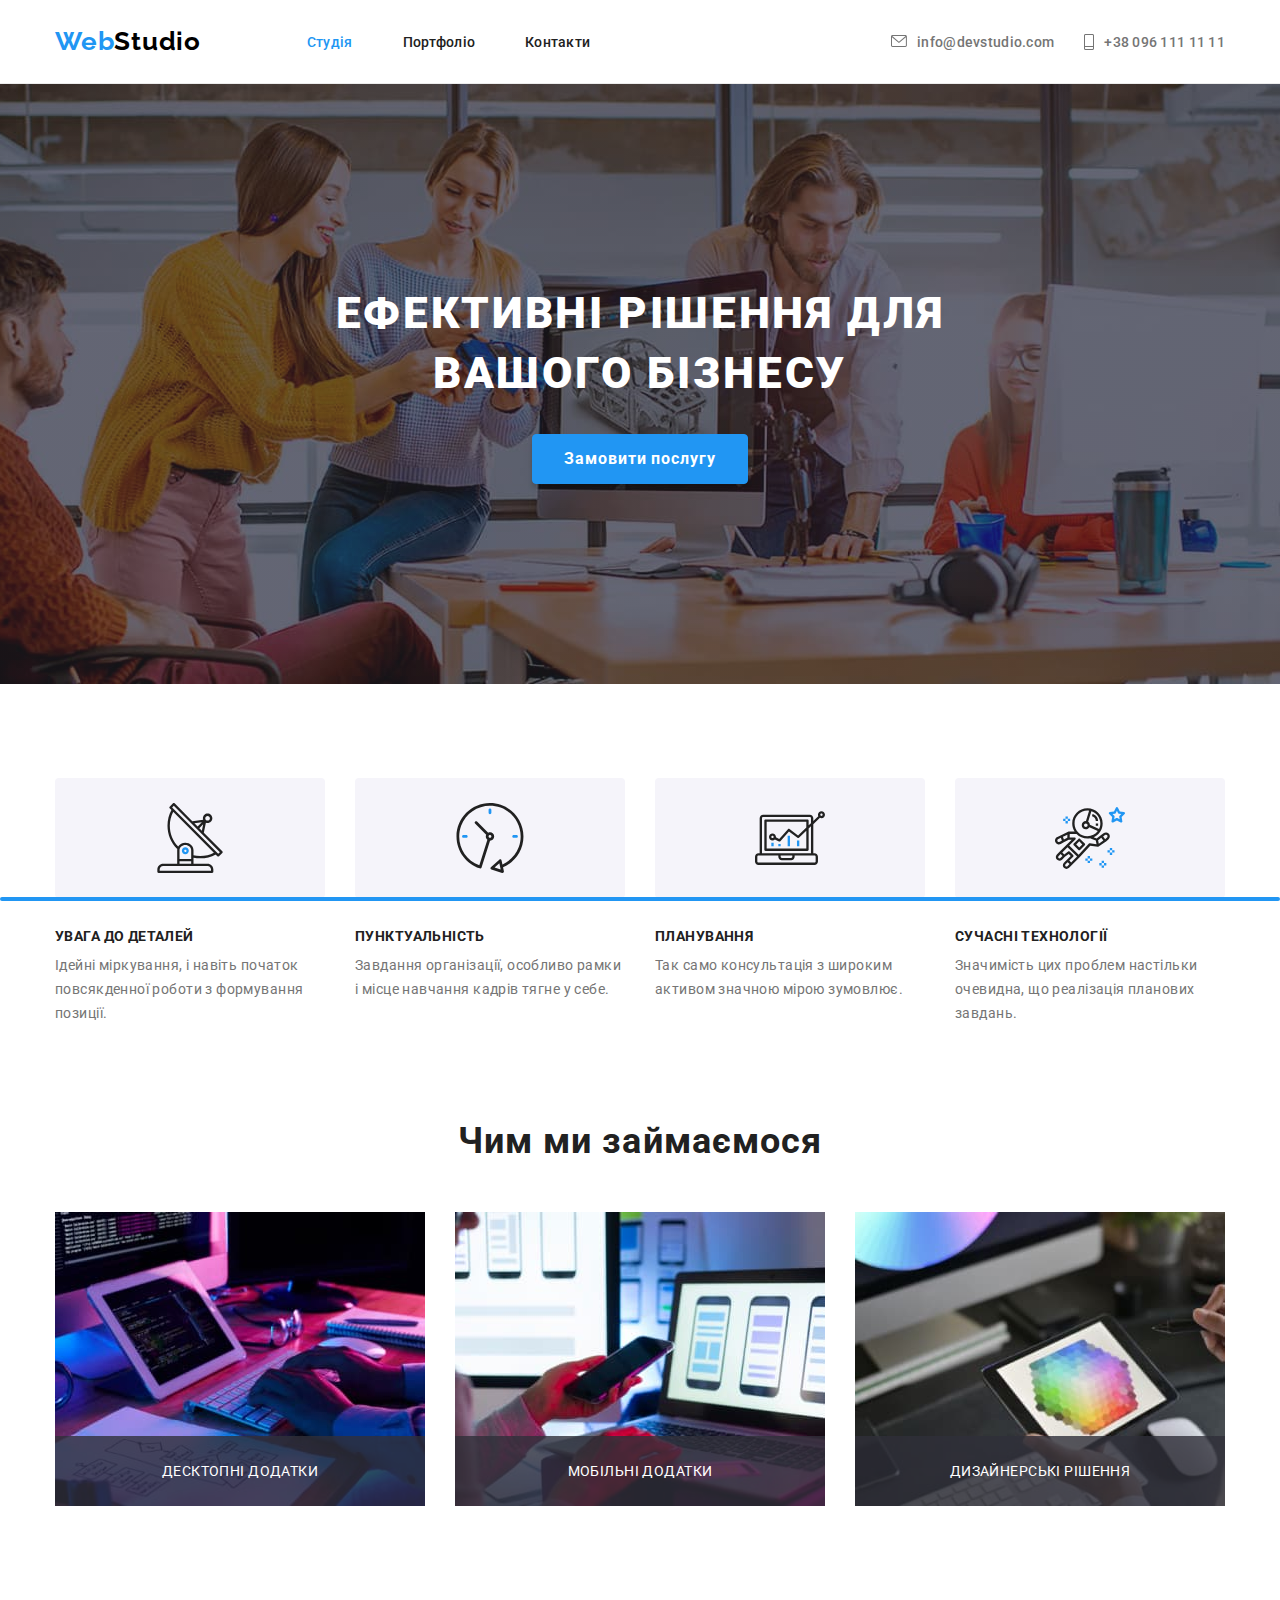
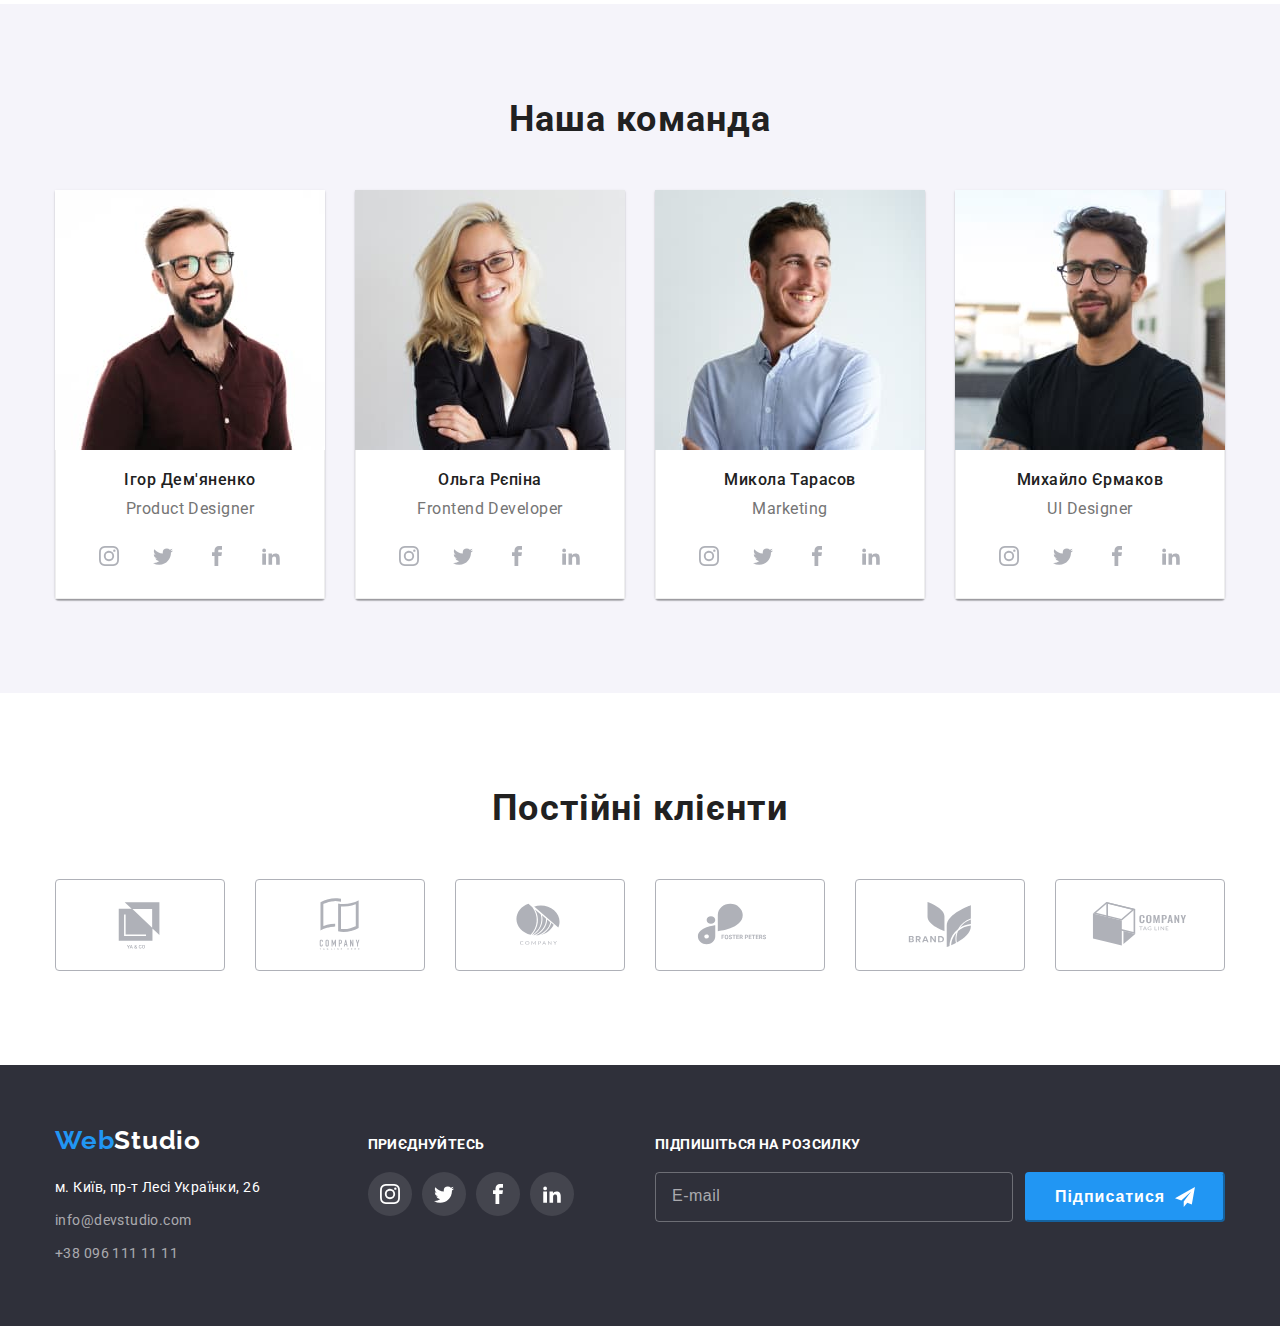
==== commit bc70e4c3: "header end and hero end" ====
--- a/index.html
+++ b/index.html
@@ -20,10 +20,10 @@
 <body>
   <header class="header">
     <div class="container header__container">
-      <a class="logo header__logo" href="">Web<span class="header__logo color">Studio</span></a>
+      <a class="logo header__logo" href="">Web<span class="header__logo_color">Studio</span></a>
       <nav class="navigation header__navigation">
         <ul class="menu">
-          <li class="menu__item"><a class="menu__link accent" href="">Студія</a></li>
+          <li class="menu__accent"><a class="menu__link_accent" href="">Студія</a></li>
           <li class="menu__item">
             <a class="menu__link" href="./portfolio.html">Портфоліо</a>
           </li>
@@ -51,13 +51,13 @@
 
   <main>
     <!-- перша секцiя -->
-    <section class="main">
-      <div class="container">
-        <h1 class="main-title">
+    <section class="hero">
+      <div class="container hero__container">
+        <h1 class="hero__title">
           Ефективні рішення для <br />
           вашого бізнесу
         </h1>
-        <button class="main-btn" type="button" data-modal-open>Замовити послугу</button>
+        <button class="hero__btn" type="button" data-modal-open>Замовити послугу</button>
       </div>
     </section>
 
--- a/css/main.min.css
+++ b/css/main.min.css
@@ -1 +1 @@
-:root{--color-change: #2196F3;--color-title: #212121;--color-text: #757575;--color-background: #F5F5F5;--color-background-footer: #2F303A;--color-white: #FFFFFF;--color-logo-second: #000000;--color-background-team: #F5F4FA;--color-border: #EEEEEE;--color-border-header: #ECECEC;--color-main: #2F303A66;--color-icons: #AFB1B8}.visually-hidden{position:absolute;width:1px;height:1px;margin:-1px;border:0;padding:0;white-space:nowrap;-webkit-clip-path:inset(100%);clip-path:inset(100%);clip:rect(0 0 0 0);overflow:hidden}h1,h2,h3,h4,h5,h6,p{margin:0}ul{list-style:none;margin:0;padding:0}*{margin:0;padding:0;list-style:0;-webkit-box-sizing:border-box;box-sizing:border-box}*{-webkit-box-sizing:border-box;box-sizing:border-box}body{font-family:"Roboto",sans-serif;color:var(--color-background)}.ul{list-style:none}.button{cursor:pointer}.container{width:1200px;padding-left:15px;padding-right:15px;margin:0 auto}.backdrop{position:fixed;top:0;width:100%;height:100%;background-color:rgba(0,0,0,.2);-webkit-transition:opacity 250ms cubic-bezier(0.4, 0, 0.2, 1),visibility 250ms cubic-bezier(0.4, 0, 0.2, 1);transition:opacity 250ms cubic-bezier(0.4, 0, 0.2, 1),visibility 250ms cubic-bezier(0.4, 0, 0.2, 1)}.modal{position:absolute;width:528px;background-color:var(--color-white);border-radius:4px;top:50%;left:50%;-webkit-transform:translate(-50%, -50%) scale(1);transform:translate(-50%, -50%) scale(1);-webkit-transition:-webkit-transform 250ms cubic-bezier(0.4, 0, 0.2, 1);transition:-webkit-transform 250ms cubic-bezier(0.4, 0, 0.2, 1);transition:transform 250ms cubic-bezier(0.4, 0, 0.2, 1);transition:transform 250ms cubic-bezier(0.4, 0, 0.2, 1), -webkit-transform 250ms cubic-bezier(0.4, 0, 0.2, 1);padding:40px}.modal-form{display:-webkit-box;display:-ms-flexbox;display:flex;-webkit-box-orient:vertical;-webkit-box-direction:normal;-ms-flex-direction:column;flex-direction:column}.modal-form label{margin-bottom:4px}.backdrop.is-hidden .modal{-webkit-transform:translate(-50%, -50%) scale(0);transform:translate(-50%, -50%) scale(0)}.modal-close{position:absolute;top:8px;right:8px;width:30px;height:30px;border:1px solid rgba(0,0,0,.1);border-radius:50%;background-color:rgba(0,0,0,0);display:-webkit-box;display:-ms-flexbox;display:flex;-webkit-box-align:center;-ms-flex-align:center;align-items:center;-webkit-box-pack:center;-ms-flex-pack:center;justify-content:center;cursor:pointer;-webkit-transition:fill 250ms cubic-bezier(0.4, 0, 0.2, 1);transition:fill 250ms cubic-bezier(0.4, 0, 0.2, 1)}.modal-close:hover,.modal-close:focus{fill:var(--color-change)}.soc-list-link:hover .soc-list-link-icon,.soc-list-link:focus .soc-list-link-icon{fill:var(--color-white)}.is-hidden{opacity:0;visibility:hidden;pointer-events:none}.input-wrapper{position:relative;margin-bottom:10px}.modal-title{font-weight:700;font-size:20px;line-height:1.15;text-align:center;letter-spacing:.03em;color:var(--color-title);margin-bottom:12px}.modal-input{width:100%;height:40px;border-radius:4px;border:1px solid rgba(33,33,33,.2);background-color:rgba(0,0,0,0);font-size:12px;line-height:1.1667;letter-spacing:.01em;color:var(--color-logo-second);padding-top:11px;padding-bottom:11px;padding-left:42px;margin-top:4px;cursor:pointer;outline:rgba(0,0,0,0);-webkit-transition:border-color 250ms cubic-bezier(0.4, 0, 0.2, 1),fill 250ms cubic-bezier(0.4, 0, 0.2, 1);transition:border-color 250ms cubic-bezier(0.4, 0, 0.2, 1),fill 250ms cubic-bezier(0.4, 0, 0.2, 1)}.modal-input:focus{border-color:var(--color-change)}textarea{resize:none;padding:12px 16px;outline:rgba(0,0,0,0);margin-top:4px}.comment-text{font-size:12px;line-height:1.1667;letter-spacing:.01em;color:var(--color-logo-second);width:100%;height:120px;border:1px solid rgba(33,33,33,.2);border-radius:4px;background-color:rgba(0,0,0,0)}.comment-text:focus{border-color:var(--color-change)}.comment-text::-webkit-input-placeholder{font-weight:400;font-size:12px;line-height:1.1667;letter-spacing:.01em;color:rgba(117,117,117,.5)}.comment-text::-moz-placeholder{font-weight:400;font-size:12px;line-height:1.1667;letter-spacing:.01em;color:rgba(117,117,117,.5)}.comment-text:-ms-input-placeholder{font-weight:400;font-size:12px;line-height:1.1667;letter-spacing:.01em;color:rgba(117,117,117,.5)}.comment-text::-ms-input-placeholder{font-weight:400;font-size:12px;line-height:1.1667;letter-spacing:.01em;color:rgba(117,117,117,.5)}.comment-text::placeholder{font-weight:400;font-size:12px;line-height:1.1667;letter-spacing:.01em;color:rgba(117,117,117,.5)}.modal-icon{position:absolute;left:0;top:50%;-webkit-transform:translateY(-50%);transform:translateY(-50%);margin:11px 12px}.modal-input:focus+.modal-icon{fill:#2196f3}.label{font-weight:400;font-size:12px;line-height:1.1667;letter-spacing:.01em;color:var(--color-text)}.modal-field{margin-bottom:30px}.modal-check{position:absolute}.check-text{font-size:14px;line-height:1.7143;letter-spacing:.03em;color:var(--color-text);display:-webkit-box;display:-ms-flexbox;display:flex;-webkit-box-align:center;-ms-flex-align:center;align-items:center;margin-bottom:30px}.check-text span{width:16px;height:15px;border:2px solid var(--color-title);border-radius:2px;margin-left:12px;margin-right:14px;display:-webkit-box;display:-ms-flexbox;display:flex;-webkit-box-align:center;-ms-flex-align:center;align-items:center;-webkit-box-pack:center;-ms-flex-pack:center;justify-content:center;fill:rgba(0,0,0,0)}.modal-check:checked+.check-text span{background-color:#2196f3;border:none;fill:var(--color-white)}.check-link{display:block;font-size:14px;line-height:1.7143;letter-spacing:.03em;color:var(--color-change);margin-left:4px}.send-btm{display:-webkit-box;display:-ms-flexbox;display:flex;cursor:pointer;-webkit-box-align:center;-ms-flex-align:center;align-items:center;-webkit-box-pack:center;-ms-flex-pack:center;justify-content:center;width:200px;height:50px;font-weight:700;font-size:16px;line-height:1.875;color:var(--color-white);background-color:var(--color-change);border-radius:4px;border-color:var(--color-change);margin-right:124px;margin-left:124px;-webkit-transition:background-color 250ms cubic-bezier(0.4, 0, 0.2, 1),-webkit-box-shadow 250ms cubic-bezier(0.4, 0, 0.2, 1);transition:background-color 250ms cubic-bezier(0.4, 0, 0.2, 1),-webkit-box-shadow 250ms cubic-bezier(0.4, 0, 0.2, 1);transition:background-color 250ms cubic-bezier(0.4, 0, 0.2, 1),box-shadow 250ms cubic-bezier(0.4, 0, 0.2, 1);transition:background-color 250ms cubic-bezier(0.4, 0, 0.2, 1),box-shadow 250ms cubic-bezier(0.4, 0, 0.2, 1),-webkit-box-shadow 250ms cubic-bezier(0.4, 0, 0.2, 1)}.send-btm:hover,.send-btm:focus{background-color:#188ce8;-webkit-box-shadow:0px 4px 4px rgba(0,0,0,.15);box-shadow:0px 4px 4px rgba(0,0,0,.15)}.header{background-color:var(--color-white);border-bottom:1px solid var(--color-border-header)}.header__container{display:-webkit-box;display:-ms-flexbox;display:flex;-webkit-box-align:center;-ms-flex-align:center;align-items:center;-webkit-box-pack:justify;-ms-flex-pack:justify;justify-content:space-between}.header__logo{font-family:"Raleway",sans-serif;font-weight:700;font-size:26px;line-height:1.1923;letter-spacing:.03em;color:var(--color-change);padding-top:24px;padding-bottom:25px}.header__logo color{font-family:"Raleway",sans-serif;font-weight:700;font-size:26px;line-height:1.1923;letter-spacing:.03em;color:var(--color-logo-second);margin-right:93px}.menu{list-style:none;display:-webkit-box;display:-ms-flexbox;display:flex;gap:50px;margin-right:288px}.menu__link{text-decoration:none;padding-top:32px;padding-bottom:32px;position:relative}.header__navigation{padding:32px 0}.menu__link{font-weight:500;font-size:14px;line-height:1.1428;letter-spacing:.02em;color:var(--color-title);-webkit-transition:color 250ms cubic-bezier(0.4, 0, 0.2, 1);transition:color 250ms cubic-bezier(0.4, 0, 0.2, 1)}.menu__link:active,.menu__link:hover,.menu__link:focus{color:var(--color-change)}.menu__link accent{font-weight:500;font-size:14px;line-height:1.1428;letter-spacing:.02em;color:var(--color-change)}.menu__link accent::after{content:"";position:absolute;width:100%;height:4px;background-color:var(--color-change);border-radius:2px;display:inline-block;bottom:-1px;left:0}.header-accent{position:relative}.contact{display:-webkit-box;display:-ms-flexbox;display:flex;-webkit-box-align:center;-ms-flex-align:center;align-items:center;-webkit-box-pack:center;-ms-flex-pack:center;justify-content:center;gap:30px}.contact__icons{fill:var(--color-text);margin-right:10px;-webkit-transition:fill 250ms cubic-bezier(0.4, 0, 0.2, 1);transition:fill 250ms cubic-bezier(0.4, 0, 0.2, 1)}.contact__list:hover .contact__icons,.contact__list:focus .contact__icons{fill:var(--color-change)}.contact__link{font-weight:500;font-size:14px;line-height:1.1428;letter-spacing:.02em;color:var(--color-text);gap:30px;-webkit-transition:color 250ms cubic-bezier(0.4, 0, 0.2, 1);transition:color 250ms cubic-bezier(0.4, 0, 0.2, 1)}.contact__link:hover,.contact__link:focus{color:var(--color-change)}.main{max-width:1600px;height:600px;background-image:-webkit-gradient(linear, left top, left bottom, from(rgba(47, 48, 58, 0.4)), to(rgba(47, 48, 58, 0.4))),url(../images/people.jpg);background-image:linear-gradient(rgba(47, 48, 58, 0.4), rgba(47, 48, 58, 0.4)),url(../images/people.jpg);background-color:var(--color-background-footer);background-repeat:no-repeat;background-position:center;background-size:cover;padding-top:200px;padding-bottom:200px;text-align:center}.main-title{font-weight:900;font-size:44px;line-height:1.3636;text-align:center;letter-spacing:.06em;text-transform:uppercase;color:var(--color-white);margin-bottom:30px}.main-btn{font-family:inherit;cursor:pointer;width:216px;height:50px;background:var(--color-change);-webkit-box-shadow:0px 4px 4px rgba(0,0,0,.15);box-shadow:0px 4px 4px rgba(0,0,0,.15);border-radius:4px;border:1px solid var(--color-change);font-weight:700;font-size:16px;line-height:1.875;display:-webkit-box;display:-ms-flexbox;display:flex;-webkit-box-align:center;-ms-flex-align:center;align-items:center;-webkit-box-pack:center;-ms-flex-pack:center;justify-content:center;text-align:center;letter-spacing:.06em;color:var(--color-white);margin:0 auto;-webkit-transition:background-color 250ms cubic-bezier(0.4, 0, 0.2, 1),-webkit-box-shadow 250ms cubic-bezier(0.4, 0, 0.2, 1);transition:background-color 250ms cubic-bezier(0.4, 0, 0.2, 1),-webkit-box-shadow 250ms cubic-bezier(0.4, 0, 0.2, 1);transition:background-color 250ms cubic-bezier(0.4, 0, 0.2, 1),box-shadow 250ms cubic-bezier(0.4, 0, 0.2, 1);transition:background-color 250ms cubic-bezier(0.4, 0, 0.2, 1),box-shadow 250ms cubic-bezier(0.4, 0, 0.2, 1),-webkit-box-shadow 250ms cubic-bezier(0.4, 0, 0.2, 1)}.main-btn:hover,.main-btn:focus{background-color:#188ce8;-webkit-box-shadow:0px 4px 4px rgba(0,0,0,.15);box-shadow:0px 4px 4px rgba(0,0,0,.15)}.projects{display:block;text-decoration:none;-webkit-transition:-webkit-box-shadow 250ms cubic-bezier(0.4, 0, 0.2, 1);transition:-webkit-box-shadow 250ms cubic-bezier(0.4, 0, 0.2, 1);transition:box-shadow 250ms cubic-bezier(0.4, 0, 0.2, 1);transition:box-shadow 250ms cubic-bezier(0.4, 0, 0.2, 1), -webkit-box-shadow 250ms cubic-bezier(0.4, 0, 0.2, 1)}.projects:hover,.projects:focus{-webkit-box-shadow:0px 1px 1px rgba(0,0,0,.12),0px 4px 4px rgba(0,0,0,.06),1px 4px 6px rgba(0,0,0,.16);box-shadow:0px 1px 1px rgba(0,0,0,.12),0px 4px 4px rgba(0,0,0,.06),1px 4px 6px rgba(0,0,0,.16)}.main-second{padding-top:94px;padding-bottom:94px}.advantage{display:-webkit-box;display:-ms-flexbox;display:flex;-webkit-box-pack:center;-ms-flex-pack:center;justify-content:center;gap:30px}.advantage-list{-ms-flex-preferred-size:calc((100% - 90px)/4);flex-basis:calc((100% - 90px)/4)}.advantage-list-link{display:-webkit-box;display:-ms-flexbox;display:flex;width:270px;height:120px;-webkit-box-align:center;-ms-flex-align:center;align-items:center;-webkit-box-pack:center;-ms-flex-pack:center;justify-content:center;background-color:var(--color-background-team);border-radius:4px;background-position:center;background-size:contain;background-repeat:no-repeat;margin-bottom:30px}.advantage-title{font-size:14px;line-height:1.1428;letter-spacing:.03em;text-transform:uppercase;color:var(--color-title);margin-bottom:10px}.advantage-text{font-size:14px;line-height:1.7142;letter-spacing:.03em;color:var(--color-text)}.main-third{padding-top:0px;padding-bottom:94px}.main-img{display:-webkit-box;display:-ms-flexbox;display:flex;-webkit-box-pack:center;-ms-flex-pack:center;justify-content:center;gap:30px}.main-work-title{font-size:36px;line-height:1.1666;text-align:center;letter-spacing:.03em;color:var(--color-title);margin-bottom:50px}.main-work-wrap{position:relative}.main-third-work-text{position:absolute;display:-webkit-box;display:-ms-flexbox;display:flex;bottom:4px;width:100%;height:70px;font-size:14px;line-height:1.1428;-webkit-box-align:center;-ms-flex-align:center;align-items:center;-webkit-box-pack:center;-ms-flex-pack:center;justify-content:center;letter-spacing:.03em;text-transform:uppercase;color:var(--color-white);background-color:rgba(47,48,58,.8)}.main-fourth{padding-top:94px;padding-bottom:94px;background-color:var(--color-background-team)}.main-team{display:-webkit-box;display:-ms-flexbox;display:flex;-webkit-box-pack:center;-ms-flex-pack:center;justify-content:center;gap:30px}.main-team-title{font-size:36px;line-height:1.1666;text-align:center;letter-spacing:.03em;color:var(--color-title);margin-bottom:50px}.main-team-img{display:block}.main-team-list{font-weight:500;font-size:16px;line-height:1.1875;text-align:center;letter-spacing:.03em;color:var(--color-title);margin-bottom:10px}.main-team-text{font-size:16px;line-height:1.1875;text-align:center;letter-spacing:.03em;color:var(--color-text);margin-bottom:16px}.soc{display:-webkit-box;display:-ms-flexbox;display:flex;-webkit-box-pack:center;-ms-flex-pack:center;justify-content:center;gap:10px}.soc-list{width:44px;height:44px}.soc-list-link{width:100%;height:100%;background-color:var(--color-white);border-radius:50%;display:-webkit-box;display:-ms-flexbox;display:flex;-webkit-box-align:center;-ms-flex-align:center;align-items:center;-webkit-box-pack:center;-ms-flex-pack:center;justify-content:center;-webkit-transition:background-color 250ms cubic-bezier(0.4, 0, 0.2, 1),color 250ms cubic-bezier(0.4, 0, 0.2, 1);transition:background-color 250ms cubic-bezier(0.4, 0, 0.2, 1),color 250ms cubic-bezier(0.4, 0, 0.2, 1)}.soc-list-link:hover,.soc-list-link:focus{background-color:var(--color-change)}.soc-list-link-icon{fill:var(--color-icons);-webkit-transition:fill 250ms cubic-bezier(0.4, 0, 0.2, 1);transition:fill 250ms cubic-bezier(0.4, 0, 0.2, 1)}.soc-list-link:hover .soc-list-link-icon,.soc-list-link:focus .soc-list-link-icon{fill:var(--color-white)}.card-wrapper-main{padding-top:20px;padding-right:24px;padding-bottom:20px;padding-left:24px;background-color:var(--color-white);border:1px solid;border-color:var(--color-border);border-top:none}.main-work-tema{font-size:18px;line-height:2;letter-spacing:.06em;color:var(--color-title)}.main-work-text{font-size:16px;line-height:1.875;letter-spacing:.03em;color:var(--color-text)}.team-card{-webkit-box-shadow:0px 1px 3px rgba(0,0,0,.12),0px 1px 1px rgba(0,0,0,.14),0px 2px 1px rgba(0,0,0,.2);box-shadow:0px 1px 3px rgba(0,0,0,.12),0px 1px 1px rgba(0,0,0,.14),0px 2px 1px rgba(0,0,0,.2);border-radius:0px 0px 4px 4px}.main-fifth{padding-top:94px;padding-bottom:94px;background-color:var()}.klient{display:-webkit-box;display:-ms-flexbox;display:flex;-webkit-box-pack:center;-ms-flex-pack:center;justify-content:center;gap:30px}.klient-list{width:170px;height:92px}.klient-title{font-size:36px;line-height:1.1666;text-align:center;letter-spacing:.03em;color:var(--color-title);margin-bottom:50px}.klient-list-link{display:-webkit-box;display:-ms-flexbox;display:flex;-webkit-box-align:center;-ms-flex-align:center;align-items:center;-webkit-box-pack:center;-ms-flex-pack:center;justify-content:center;width:100%;height:100%;fill:var(--color-icons);border:1px solid;border-color:var(--color-icons);border-radius:4px;-webkit-transition:border 250ms cubic-bezier(0.4, 0, 0.2, 1),fill 250ms cubic-bezier(0.4, 0, 0.2, 1);transition:border 250ms cubic-bezier(0.4, 0, 0.2, 1),fill 250ms cubic-bezier(0.4, 0, 0.2, 1)}.klient-list-link:hover,.klient-list-link:focus{border-color:var(--color-change);fill:var(--color-change)}.klient-list-link-icon:hover,.klient-list-link-icon:focus{border-color:var(--color-change);fill:var(--color-change)}.footer{background-color:var(--color-background-footer);padding-top:60px;padding-bottom:60px}.footer a{text-decoration:none}.footer .container{display:-webkit-box;display:-ms-flexbox;display:flex;-ms-flex-wrap:wrap;flex-wrap:wrap;-webkit-box-align:baseline;-ms-flex-align:baseline;align-items:baseline;-webkit-box-pack:justify;-ms-flex-pack:justify;justify-content:space-between}.footer-list{display:-webkit-box;display:-ms-flexbox;display:flex;-ms-flex-wrap:wrap;flex-wrap:wrap;-webkit-box-orient:vertical;-webkit-box-direction:normal;-ms-flex-direction:column;flex-direction:column}.footer-list-list{margin-bottom:9px}.footer-logo{font-family:"Raleway",sans-serif;font-weight:700;font-size:26px;line-height:1.1923;letter-spacing:.03em;color:var(--color-change);margin-bottom:20px}.footer-logo-color{font-family:"Raleway",sans-serif;font-weight:700;font-size:26px;line-height:1.1923;letter-spacing:.03em;color:var(--color-white)}.footer-address{font-style:normal;font-size:14px;line-height:1.7142;letter-spacing:.03em;color:var(--color-white);margin-bottom:9px;-webkit-transition:color 250ms cubic-bezier(0.4, 0, 0.2, 1);transition:color 250ms cubic-bezier(0.4, 0, 0.2, 1)}.footer-address:hover,.footer-address:focus{color:var(--color-change)}.footer-contact{font-style:normal;font-size:14px;line-height:1.7142;letter-spacing:.03em;color:rgba(255,255,255,.6);margin-bottom:9px;-webkit-transition:color 250ms cubic-bezier(0.4, 0, 0.2, 1);transition:color 250ms cubic-bezier(0.4, 0, 0.2, 1)}.footer-contact:hover,.footer-contact:focus{color:var(--color-change)}.logo-and-address{display:-webkit-box;display:-ms-flexbox;display:flex;-webkit-box-orient:vertical;-webkit-box-direction:normal;-ms-flex-direction:column;flex-direction:column;-webkit-box-align:baseline;-ms-flex-align:baseline;align-items:baseline;width:231px}.footer-icons{display:-webkit-box;display:-ms-flexbox;display:flex;-webkit-box-orient:vertical;-webkit-box-direction:normal;-ms-flex-direction:column;flex-direction:column;-webkit-box-align:baseline;-ms-flex-align:baseline;align-items:baseline;width:206px}.footer-soc{display:-webkit-box;display:-ms-flexbox;display:flex;-webkit-box-pack:center;-ms-flex-pack:center;justify-content:center;gap:10px}.footer-icons-title{font-style:normal;font-weight:700;font-size:14px;line-height:1.1428;letter-spacing:.03em;text-transform:uppercase;color:var(--color-white);margin-bottom:20px}.footer-soc-list{width:44px;height:44px}.footer-soc-list-link{width:100%;height:100%;background:rgba(255,255,255,.1);border-radius:50%;display:-webkit-box;display:-ms-flexbox;display:flex;-webkit-box-align:center;-ms-flex-align:center;align-items:center;-webkit-box-pack:center;-ms-flex-pack:center;justify-content:center;-webkit-transition:background-color 250ms cubic-bezier(0.4, 0, 0.2, 1);transition:background-color 250ms cubic-bezier(0.4, 0, 0.2, 1)}.footer-soc-list-link:hover,.footer-soc-list-link:focus{background-color:var(--color-change)}.footer-soc-list-link-icon{fill:var(--color-white)}.footer-subscriptione-title{font-weight:700;font-size:14px;line-height:1.1428;letter-spacing:.03em;text-transform:uppercase;color:var(--color-white);margin-bottom:20px}.footer-subscriptione-wrapper{display:-webkit-box;display:-ms-flexbox;display:flex;-webkit-box-align:center;-ms-flex-align:center;align-items:center;-webkit-box-pack:center;-ms-flex-pack:center;justify-content:center;gap:12px}.footer-input{width:358px;height:50px;border-radius:4px;border:1px solid rgba(255,255,255,.3);background-color:rgba(0,0,0,0);font-size:12px;line-height:1.1667;letter-spacing:.01em;color:var(--color-white);padding-top:15px;padding-bottom:15px;padding-left:16px;cursor:pointer;outline:rgba(0,0,0,0);-webkit-transition:border-color 250px cubic-bezier(0.4, 0, 0.2, 1);transition:border-color 250px cubic-bezier(0.4, 0, 0.2, 1)}.footer-input:focus{border-color:var(--color-change)}.footer-input::-webkit-input-placeholder{font-weight:400;font-size:16px;line-height:1.25;letter-spacing:.03em;color:rgba(255,255,255,.6)}.footer-input::-moz-placeholder{font-weight:400;font-size:16px;line-height:1.25;letter-spacing:.03em;color:rgba(255,255,255,.6)}.footer-input:-ms-input-placeholder{font-weight:400;font-size:16px;line-height:1.25;letter-spacing:.03em;color:rgba(255,255,255,.6)}.footer-input::-ms-input-placeholder{font-weight:400;font-size:16px;line-height:1.25;letter-spacing:.03em;color:rgba(255,255,255,.6)}.footer-input::placeholder{font-weight:400;font-size:16px;line-height:1.25;letter-spacing:.03em;color:rgba(255,255,255,.6)}.subscriptione-btm{display:-webkit-box;display:-ms-flexbox;display:flex;cursor:pointer;-webkit-box-align:center;-ms-flex-align:center;align-items:center;-webkit-box-pack:center;-ms-flex-pack:center;justify-content:center;width:200px;height:50px;font-weight:700;font-size:16px;line-height:1.875;letter-spacing:.06em;color:var(--color-white);background-color:var(--color-change);border-radius:4px;border-color:var(--color-change);padding:10px 28px;-webkit-transition:background-color 250ms cubic-bezier(0.4, 0, 0.2, 1),-webkit-box-shadow 250ms cubic-bezier(0.4, 0, 0.2, 1);transition:background-color 250ms cubic-bezier(0.4, 0, 0.2, 1),-webkit-box-shadow 250ms cubic-bezier(0.4, 0, 0.2, 1);transition:background-color 250ms cubic-bezier(0.4, 0, 0.2, 1),box-shadow 250ms cubic-bezier(0.4, 0, 0.2, 1);transition:background-color 250ms cubic-bezier(0.4, 0, 0.2, 1),box-shadow 250ms cubic-bezier(0.4, 0, 0.2, 1),-webkit-box-shadow 250ms cubic-bezier(0.4, 0, 0.2, 1)}.subscriptione-btm:hover,.subscriptione-btm:focus{background-color:#188ce8;-webkit-box-shadow:0px 4px 4px rgba(0,0,0,.15);box-shadow:0px 4px 4px rgba(0,0,0,.15)}.subscriptione-icon{fill:var(--color-white);margin-left:10px}.portfolio{padding-top:94px;padding-bottom:94px;background-color:var(--color-white)}.portfolio-btn{list-style:none;display:-webkit-box;display:-ms-flexbox;display:flex;-webkit-box-pack:center;-ms-flex-pack:center;justify-content:center;-webkit-box-align:center;-ms-flex-align:center;align-items:center;gap:8px;margin-bottom:50px;-webkit-transition:-webkit-box-shadow 250ms cubic-bezier(0.4, 0, 0.2, 1);transition:-webkit-box-shadow 250ms cubic-bezier(0.4, 0, 0.2, 1);transition:box-shadow 250ms cubic-bezier(0.4, 0, 0.2, 1);transition:box-shadow 250ms cubic-bezier(0.4, 0, 0.2, 1), -webkit-box-shadow 250ms cubic-bezier(0.4, 0, 0.2, 1)}.main-btn-portfolio{cursor:pointer;font-family:inherit;font-weight:500;font-size:16px;line-height:1.625;text-align:center;letter-spacing:.03em;color:var(--color-title);border:1px solid;border-color:var(--color-border);background-color:var(--color-background-team);border-radius:4px;padding:6px 22px;-webkit-transition:color 250ms cubic-bezier(0.4, 0, 0.2, 1),background-color 250ms cubic-bezier(0.4, 0, 0.2, 1),border-color 250ms cubic-bezier(0.4, 0, 0.2, 1);transition:color 250ms cubic-bezier(0.4, 0, 0.2, 1),background-color 250ms cubic-bezier(0.4, 0, 0.2, 1),border-color 250ms cubic-bezier(0.4, 0, 0.2, 1)}.main-btn-portfolio:hover,.main-btn-portfolio:focus{color:var(--color-white);background-color:var(--color-change);border-color:var(--color-change);-webkit-box-shadow:0px 3px 1px rgba(0,0,0,.1),0px 1px 2px rgba(0,0,0,.08),0px 2px 2px rgba(0,0,0,.12);box-shadow:0px 3px 1px rgba(0,0,0,.1),0px 1px 2px rgba(0,0,0,.08),0px 2px 2px rgba(0,0,0,.12)}.portfolio-img{display:block}.portfolio-work{display:-webkit-box;display:-ms-flexbox;display:flex;-webkit-box-pack:center;-ms-flex-pack:center;justify-content:center;-ms-flex-wrap:wrap;flex-wrap:wrap;gap:30px}.card{position:relative}.card-wrapper{padding-top:20px;padding-right:24px;padding-bottom:20px;padding-left:24px;background-color:var(--color-white);border:1px solid;border-color:var(--color-border);border-top:none}.portfolio-wrap{position:relative;overflow:hidden}.portfolio-text{position:absolute;top:0;background-color:rgba(33,150,243,.9);color:var(--color-white);font-weight:400;font-size:18px;line-height:1.5556;padding:63px 24px;height:100%;-webkit-transform:translateY(100%);transform:translateY(100%);-webkit-transition:-webkit-transform 250ms cubic-bezier(0.4, 0, 0.2, 1);transition:-webkit-transform 250ms cubic-bezier(0.4, 0, 0.2, 1);transition:transform 250ms cubic-bezier(0.4, 0, 0.2, 1);transition:transform 250ms cubic-bezier(0.4, 0, 0.2, 1), -webkit-transform 250ms cubic-bezier(0.4, 0, 0.2, 1)}.projects:hover .portfolio-text,.projects:focus .portfolio-text{-webkit-transform:translateY(0);transform:translateY(0)}/*# sourceMappingURL=main.min.css.map */+:root{--color-change: #2196F3;--color-title: #212121;--color-text: #757575;--color-background: #F5F5F5;--color-background-footer: #2F303A;--color-white: #FFFFFF;--color-logo-second: #000000;--color-background-team: #F5F4FA;--color-border: #EEEEEE;--color-border-header: #ECECEC;--color-main: #2F303A66;--color-icons: #AFB1B8}.visually-hidden{position:absolute;width:1px;height:1px;margin:-1px;border:0;padding:0;white-space:nowrap;-webkit-clip-path:inset(100%);clip-path:inset(100%);clip:rect(0 0 0 0);overflow:hidden}h1,h2,h3,h4,h5,h6,p{margin:0}ul{list-style:none;margin:0;padding:0}*{margin:0;padding:0;list-style:0;-webkit-box-sizing:border-box;box-sizing:border-box}*{-webkit-box-sizing:border-box;box-sizing:border-box}body{font-family:"Roboto",sans-serif;color:var(--color-background)}.ul{list-style:none}.button{cursor:pointer}.container{width:1200px;padding-left:15px;padding-right:15px;margin:0 auto}.backdrop{position:fixed;top:0;width:100%;height:100%;background-color:rgba(0,0,0,.2);-webkit-transition:opacity 250ms cubic-bezier(0.4, 0, 0.2, 1),visibility 250ms cubic-bezier(0.4, 0, 0.2, 1);transition:opacity 250ms cubic-bezier(0.4, 0, 0.2, 1),visibility 250ms cubic-bezier(0.4, 0, 0.2, 1)}.modal{position:absolute;width:528px;background-color:var(--color-white);border-radius:4px;top:50%;left:50%;-webkit-transform:translate(-50%, -50%) scale(1);transform:translate(-50%, -50%) scale(1);-webkit-transition:-webkit-transform 250ms cubic-bezier(0.4, 0, 0.2, 1);transition:-webkit-transform 250ms cubic-bezier(0.4, 0, 0.2, 1);transition:transform 250ms cubic-bezier(0.4, 0, 0.2, 1);transition:transform 250ms cubic-bezier(0.4, 0, 0.2, 1), -webkit-transform 250ms cubic-bezier(0.4, 0, 0.2, 1);padding:40px}.modal-form{display:-webkit-box;display:-ms-flexbox;display:flex;-webkit-box-orient:vertical;-webkit-box-direction:normal;-ms-flex-direction:column;flex-direction:column}.modal-form label{margin-bottom:4px}.backdrop.is-hidden .modal{-webkit-transform:translate(-50%, -50%) scale(0);transform:translate(-50%, -50%) scale(0)}.modal-close{position:absolute;top:8px;right:8px;width:30px;height:30px;border:1px solid rgba(0,0,0,.1);border-radius:50%;background-color:rgba(0,0,0,0);display:-webkit-box;display:-ms-flexbox;display:flex;-webkit-box-align:center;-ms-flex-align:center;align-items:center;-webkit-box-pack:center;-ms-flex-pack:center;justify-content:center;cursor:pointer;-webkit-transition:fill 250ms cubic-bezier(0.4, 0, 0.2, 1);transition:fill 250ms cubic-bezier(0.4, 0, 0.2, 1)}.modal-close:hover,.modal-close:focus{fill:var(--color-change)}.soc-list-link:hover .soc-list-link-icon,.soc-list-link:focus .soc-list-link-icon{fill:var(--color-white)}.is-hidden{opacity:0;visibility:hidden;pointer-events:none}.input-wrapper{position:relative;margin-bottom:10px}.modal-title{font-weight:700;font-size:20px;line-height:1.15;text-align:center;letter-spacing:.03em;color:var(--color-title);margin-bottom:12px}.modal-input{width:100%;height:40px;border-radius:4px;border:1px solid rgba(33,33,33,.2);background-color:rgba(0,0,0,0);font-size:12px;line-height:1.1667;letter-spacing:.01em;color:var(--color-logo-second);padding-top:11px;padding-bottom:11px;padding-left:42px;margin-top:4px;cursor:pointer;outline:rgba(0,0,0,0);-webkit-transition:border-color 250ms cubic-bezier(0.4, 0, 0.2, 1),fill 250ms cubic-bezier(0.4, 0, 0.2, 1);transition:border-color 250ms cubic-bezier(0.4, 0, 0.2, 1),fill 250ms cubic-bezier(0.4, 0, 0.2, 1)}.modal-input:focus{border-color:var(--color-change)}textarea{resize:none;padding:12px 16px;outline:rgba(0,0,0,0);margin-top:4px}.comment-text{font-size:12px;line-height:1.1667;letter-spacing:.01em;color:var(--color-logo-second);width:100%;height:120px;border:1px solid rgba(33,33,33,.2);border-radius:4px;background-color:rgba(0,0,0,0)}.comment-text:focus{border-color:var(--color-change)}.comment-text::-webkit-input-placeholder{font-weight:400;font-size:12px;line-height:1.1667;letter-spacing:.01em;color:rgba(117,117,117,.5)}.comment-text::-moz-placeholder{font-weight:400;font-size:12px;line-height:1.1667;letter-spacing:.01em;color:rgba(117,117,117,.5)}.comment-text:-ms-input-placeholder{font-weight:400;font-size:12px;line-height:1.1667;letter-spacing:.01em;color:rgba(117,117,117,.5)}.comment-text::-ms-input-placeholder{font-weight:400;font-size:12px;line-height:1.1667;letter-spacing:.01em;color:rgba(117,117,117,.5)}.comment-text::placeholder{font-weight:400;font-size:12px;line-height:1.1667;letter-spacing:.01em;color:rgba(117,117,117,.5)}.modal-icon{position:absolute;left:0;top:50%;-webkit-transform:translateY(-50%);transform:translateY(-50%);margin:11px 12px}.modal-input:focus+.modal-icon{fill:#2196f3}.label{font-weight:400;font-size:12px;line-height:1.1667;letter-spacing:.01em;color:var(--color-text)}.modal-field{margin-bottom:30px}.modal-check{position:absolute}.check-text{font-size:14px;line-height:1.7143;letter-spacing:.03em;color:var(--color-text);display:-webkit-box;display:-ms-flexbox;display:flex;-webkit-box-align:center;-ms-flex-align:center;align-items:center;margin-bottom:30px}.check-text span{width:16px;height:15px;border:2px solid var(--color-title);border-radius:2px;margin-left:12px;margin-right:14px;display:-webkit-box;display:-ms-flexbox;display:flex;-webkit-box-align:center;-ms-flex-align:center;align-items:center;-webkit-box-pack:center;-ms-flex-pack:center;justify-content:center;fill:rgba(0,0,0,0)}.modal-check:checked+.check-text span{background-color:#2196f3;border:none;fill:var(--color-white)}.check-link{display:block;font-size:14px;line-height:1.7143;letter-spacing:.03em;color:var(--color-change);margin-left:4px}.send-btm{display:-webkit-box;display:-ms-flexbox;display:flex;cursor:pointer;-webkit-box-align:center;-ms-flex-align:center;align-items:center;-webkit-box-pack:center;-ms-flex-pack:center;justify-content:center;width:200px;height:50px;font-weight:700;font-size:16px;line-height:1.875;color:var(--color-white);background-color:var(--color-change);border-radius:4px;border-color:var(--color-change);margin-right:124px;margin-left:124px;-webkit-transition:background-color 250ms cubic-bezier(0.4, 0, 0.2, 1),-webkit-box-shadow 250ms cubic-bezier(0.4, 0, 0.2, 1);transition:background-color 250ms cubic-bezier(0.4, 0, 0.2, 1),-webkit-box-shadow 250ms cubic-bezier(0.4, 0, 0.2, 1);transition:background-color 250ms cubic-bezier(0.4, 0, 0.2, 1),box-shadow 250ms cubic-bezier(0.4, 0, 0.2, 1);transition:background-color 250ms cubic-bezier(0.4, 0, 0.2, 1),box-shadow 250ms cubic-bezier(0.4, 0, 0.2, 1),-webkit-box-shadow 250ms cubic-bezier(0.4, 0, 0.2, 1)}.send-btm:hover,.send-btm:focus{background-color:#188ce8;-webkit-box-shadow:0px 4px 4px rgba(0,0,0,.15);box-shadow:0px 4px 4px rgba(0,0,0,.15)}.header{background-color:var(--color-white);border-bottom:1px solid var(--color-border-header)}.header__container{display:-webkit-box;display:-ms-flexbox;display:flex;-webkit-box-align:center;-ms-flex-align:center;align-items:center;-webkit-box-pack:justify;-ms-flex-pack:justify;justify-content:space-between}.header__logo{font-family:"Raleway",sans-serif;font-weight:700;font-size:26px;line-height:1.1923;letter-spacing:.03em;color:var(--color-change);padding-top:24px;padding-bottom:25px;text-decoration:none;cursor:text}.header__logo_color{font-family:"Raleway",sans-serif;font-weight:700;font-size:26px;line-height:1.1923;letter-spacing:.03em;color:var(--color-logo-second);margin-right:93px;cursor:text}.menu{list-style:none;display:-webkit-box;display:-ms-flexbox;display:flex;gap:50px;margin-right:288px}.menu__link{text-decoration:none;padding-top:32px;padding-bottom:32px;position:relative}.header__navigation{padding:32px 0}.menu__link{font-weight:500;font-size:14px;line-height:1.1428;letter-spacing:.02em;color:var(--color-title);-webkit-transition:color 250ms cubic-bezier(0.4, 0, 0.2, 1);transition:color 250ms cubic-bezier(0.4, 0, 0.2, 1)}.menu__link:active,.menu__link:hover,.menu__link:focus{color:var(--color-change)}.menu__link_accent{font-weight:500;font-size:14px;line-height:1.1428;letter-spacing:.02em;color:var(--color-change);text-decoration:none}.menu__link_accent::after{content:"";position:absolute;width:100%;height:4px;background-color:var(--color-change);border-radius:2px;display:inline-block;bottom:-1px;left:0}.menu-accent{position:relative}.contact{display:-webkit-box;display:-ms-flexbox;display:flex;-webkit-box-align:center;-ms-flex-align:center;align-items:center;-webkit-box-pack:center;-ms-flex-pack:center;justify-content:center;gap:30px}.contact__icons{fill:var(--color-text);margin-right:10px;-webkit-transition:fill 250ms cubic-bezier(0.4, 0, 0.2, 1);transition:fill 250ms cubic-bezier(0.4, 0, 0.2, 1)}.contact__list:hover .contact__icons,.contact__list:focus .contact__icons{fill:var(--color-change)}.contact__list{display:-webkit-box;display:-ms-flexbox;display:flex;-webkit-box-align:center;-ms-flex-align:center;align-items:center;-webkit-box-pack:justify;-ms-flex-pack:justify;justify-content:space-between}.contact__link{font-weight:500;font-size:14px;line-height:1.1428;letter-spacing:.02em;color:var(--color-text);gap:30px;text-decoration:none;-webkit-transition:color 250ms cubic-bezier(0.4, 0, 0.2, 1);transition:color 250ms cubic-bezier(0.4, 0, 0.2, 1)}.contact__link:hover,.contact__link:focus{color:var(--color-change)}.hero{max-width:1600px;height:600px;background-image:-webkit-gradient(linear, left top, left bottom, from(rgba(47, 48, 58, 0.4)), to(rgba(47, 48, 58, 0.4))),url(../images/people.jpg);background-image:linear-gradient(rgba(47, 48, 58, 0.4), rgba(47, 48, 58, 0.4)),url(../images/people.jpg);background-color:var(--color-background-footer);background-repeat:no-repeat;background-position:center;background-size:cover;padding-top:200px;padding-bottom:200px;text-align:center}.hero__title{font-weight:900;font-size:44px;line-height:1.3636;text-align:center;letter-spacing:.06em;text-transform:uppercase;color:var(--color-white);margin-bottom:30px}.hero__btn{font-family:inherit;cursor:pointer;width:216px;height:50px;background:var(--color-change);-webkit-box-shadow:0px 4px 4px rgba(0,0,0,.15);box-shadow:0px 4px 4px rgba(0,0,0,.15);border-radius:4px;border:1px solid var(--color-change);font-weight:700;font-size:16px;line-height:1.875;display:-webkit-box;display:-ms-flexbox;display:flex;-webkit-box-align:center;-ms-flex-align:center;align-items:center;-webkit-box-pack:center;-ms-flex-pack:center;justify-content:center;text-align:center;letter-spacing:.06em;color:var(--color-white);margin:0 auto;-webkit-transition:background-color 250ms cubic-bezier(0.4, 0, 0.2, 1),-webkit-box-shadow 250ms cubic-bezier(0.4, 0, 0.2, 1);transition:background-color 250ms cubic-bezier(0.4, 0, 0.2, 1),-webkit-box-shadow 250ms cubic-bezier(0.4, 0, 0.2, 1);transition:background-color 250ms cubic-bezier(0.4, 0, 0.2, 1),box-shadow 250ms cubic-bezier(0.4, 0, 0.2, 1);transition:background-color 250ms cubic-bezier(0.4, 0, 0.2, 1),box-shadow 250ms cubic-bezier(0.4, 0, 0.2, 1),-webkit-box-shadow 250ms cubic-bezier(0.4, 0, 0.2, 1)}.hero__btn:hover,.hero__btn:focus{background-color:#188ce8;-webkit-box-shadow:0px 4px 4px rgba(0,0,0,.15);box-shadow:0px 4px 4px rgba(0,0,0,.15)}.projects{display:block;text-decoration:none;-webkit-transition:-webkit-box-shadow 250ms cubic-bezier(0.4, 0, 0.2, 1);transition:-webkit-box-shadow 250ms cubic-bezier(0.4, 0, 0.2, 1);transition:box-shadow 250ms cubic-bezier(0.4, 0, 0.2, 1);transition:box-shadow 250ms cubic-bezier(0.4, 0, 0.2, 1), -webkit-box-shadow 250ms cubic-bezier(0.4, 0, 0.2, 1)}.projects:hover,.projects:focus{-webkit-box-shadow:0px 1px 1px rgba(0,0,0,.12),0px 4px 4px rgba(0,0,0,.06),1px 4px 6px rgba(0,0,0,.16);box-shadow:0px 1px 1px rgba(0,0,0,.12),0px 4px 4px rgba(0,0,0,.06),1px 4px 6px rgba(0,0,0,.16)}.main-second{padding-top:94px;padding-bottom:94px}.advantage{display:-webkit-box;display:-ms-flexbox;display:flex;-webkit-box-pack:center;-ms-flex-pack:center;justify-content:center;gap:30px}.advantage-list{-ms-flex-preferred-size:calc((100% - 90px)/4);flex-basis:calc((100% - 90px)/4)}.advantage-list-link{display:-webkit-box;display:-ms-flexbox;display:flex;width:270px;height:120px;-webkit-box-align:center;-ms-flex-align:center;align-items:center;-webkit-box-pack:center;-ms-flex-pack:center;justify-content:center;background-color:var(--color-background-team);border-radius:4px;background-position:center;background-size:contain;background-repeat:no-repeat;margin-bottom:30px}.advantage-title{font-size:14px;line-height:1.1428;letter-spacing:.03em;text-transform:uppercase;color:var(--color-title);margin-bottom:10px}.advantage-text{font-size:14px;line-height:1.7142;letter-spacing:.03em;color:var(--color-text)}.main-third{padding-top:0px;padding-bottom:94px}.main-img{display:-webkit-box;display:-ms-flexbox;display:flex;-webkit-box-pack:center;-ms-flex-pack:center;justify-content:center;gap:30px}.main-work-title{font-size:36px;line-height:1.1666;text-align:center;letter-spacing:.03em;color:var(--color-title);margin-bottom:50px}.main-work-wrap{position:relative}.main-third-work-text{position:absolute;display:-webkit-box;display:-ms-flexbox;display:flex;bottom:4px;width:100%;height:70px;font-size:14px;line-height:1.1428;-webkit-box-align:center;-ms-flex-align:center;align-items:center;-webkit-box-pack:center;-ms-flex-pack:center;justify-content:center;letter-spacing:.03em;text-transform:uppercase;color:var(--color-white);background-color:rgba(47,48,58,.8)}.main-fourth{padding-top:94px;padding-bottom:94px;background-color:var(--color-background-team)}.main-team{display:-webkit-box;display:-ms-flexbox;display:flex;-webkit-box-pack:center;-ms-flex-pack:center;justify-content:center;gap:30px}.main-team-title{font-size:36px;line-height:1.1666;text-align:center;letter-spacing:.03em;color:var(--color-title);margin-bottom:50px}.main-team-img{display:block}.main-team-list{font-weight:500;font-size:16px;line-height:1.1875;text-align:center;letter-spacing:.03em;color:var(--color-title);margin-bottom:10px}.main-team-text{font-size:16px;line-height:1.1875;text-align:center;letter-spacing:.03em;color:var(--color-text);margin-bottom:16px}.soc{display:-webkit-box;display:-ms-flexbox;display:flex;-webkit-box-pack:center;-ms-flex-pack:center;justify-content:center;gap:10px}.soc-list{width:44px;height:44px}.soc-list-link{width:100%;height:100%;background-color:var(--color-white);border-radius:50%;display:-webkit-box;display:-ms-flexbox;display:flex;-webkit-box-align:center;-ms-flex-align:center;align-items:center;-webkit-box-pack:center;-ms-flex-pack:center;justify-content:center;-webkit-transition:background-color 250ms cubic-bezier(0.4, 0, 0.2, 1),color 250ms cubic-bezier(0.4, 0, 0.2, 1);transition:background-color 250ms cubic-bezier(0.4, 0, 0.2, 1),color 250ms cubic-bezier(0.4, 0, 0.2, 1)}.soc-list-link:hover,.soc-list-link:focus{background-color:var(--color-change)}.soc-list-link-icon{fill:var(--color-icons);-webkit-transition:fill 250ms cubic-bezier(0.4, 0, 0.2, 1);transition:fill 250ms cubic-bezier(0.4, 0, 0.2, 1)}.soc-list-link:hover .soc-list-link-icon,.soc-list-link:focus .soc-list-link-icon{fill:var(--color-white)}.card-wrapper-main{padding-top:20px;padding-right:24px;padding-bottom:20px;padding-left:24px;background-color:var(--color-white);border:1px solid;border-color:var(--color-border);border-top:none}.main-work-tema{font-size:18px;line-height:2;letter-spacing:.06em;color:var(--color-title)}.main-work-text{font-size:16px;line-height:1.875;letter-spacing:.03em;color:var(--color-text)}.team-card{-webkit-box-shadow:0px 1px 3px rgba(0,0,0,.12),0px 1px 1px rgba(0,0,0,.14),0px 2px 1px rgba(0,0,0,.2);box-shadow:0px 1px 3px rgba(0,0,0,.12),0px 1px 1px rgba(0,0,0,.14),0px 2px 1px rgba(0,0,0,.2);border-radius:0px 0px 4px 4px}.main-fifth{padding-top:94px;padding-bottom:94px;background-color:var()}.klient{display:-webkit-box;display:-ms-flexbox;display:flex;-webkit-box-pack:center;-ms-flex-pack:center;justify-content:center;gap:30px}.klient-list{width:170px;height:92px}.klient-title{font-size:36px;line-height:1.1666;text-align:center;letter-spacing:.03em;color:var(--color-title);margin-bottom:50px}.klient-list-link{display:-webkit-box;display:-ms-flexbox;display:flex;-webkit-box-align:center;-ms-flex-align:center;align-items:center;-webkit-box-pack:center;-ms-flex-pack:center;justify-content:center;width:100%;height:100%;fill:var(--color-icons);border:1px solid;border-color:var(--color-icons);border-radius:4px;-webkit-transition:border 250ms cubic-bezier(0.4, 0, 0.2, 1),fill 250ms cubic-bezier(0.4, 0, 0.2, 1);transition:border 250ms cubic-bezier(0.4, 0, 0.2, 1),fill 250ms cubic-bezier(0.4, 0, 0.2, 1)}.klient-list-link:hover,.klient-list-link:focus{border-color:var(--color-change);fill:var(--color-change)}.klient-list-link-icon:hover,.klient-list-link-icon:focus{border-color:var(--color-change);fill:var(--color-change)}.footer{background-color:var(--color-background-footer);padding-top:60px;padding-bottom:60px}.footer a{text-decoration:none}.footer .container{display:-webkit-box;display:-ms-flexbox;display:flex;-ms-flex-wrap:wrap;flex-wrap:wrap;-webkit-box-align:baseline;-ms-flex-align:baseline;align-items:baseline;-webkit-box-pack:justify;-ms-flex-pack:justify;justify-content:space-between}.footer-list{display:-webkit-box;display:-ms-flexbox;display:flex;-ms-flex-wrap:wrap;flex-wrap:wrap;-webkit-box-orient:vertical;-webkit-box-direction:normal;-ms-flex-direction:column;flex-direction:column}.footer-list-list{margin-bottom:9px}.footer-logo{font-family:"Raleway",sans-serif;font-weight:700;font-size:26px;line-height:1.1923;letter-spacing:.03em;color:var(--color-change);margin-bottom:20px}.footer-logo-color{font-family:"Raleway",sans-serif;font-weight:700;font-size:26px;line-height:1.1923;letter-spacing:.03em;color:var(--color-white)}.footer-address{font-style:normal;font-size:14px;line-height:1.7142;letter-spacing:.03em;color:var(--color-white);margin-bottom:9px;-webkit-transition:color 250ms cubic-bezier(0.4, 0, 0.2, 1);transition:color 250ms cubic-bezier(0.4, 0, 0.2, 1)}.footer-address:hover,.footer-address:focus{color:var(--color-change)}.footer-contact{font-style:normal;font-size:14px;line-height:1.7142;letter-spacing:.03em;color:rgba(255,255,255,.6);margin-bottom:9px;-webkit-transition:color 250ms cubic-bezier(0.4, 0, 0.2, 1);transition:color 250ms cubic-bezier(0.4, 0, 0.2, 1)}.footer-contact:hover,.footer-contact:focus{color:var(--color-change)}.logo-and-address{display:-webkit-box;display:-ms-flexbox;display:flex;-webkit-box-orient:vertical;-webkit-box-direction:normal;-ms-flex-direction:column;flex-direction:column;-webkit-box-align:baseline;-ms-flex-align:baseline;align-items:baseline;width:231px}.footer-icons{display:-webkit-box;display:-ms-flexbox;display:flex;-webkit-box-orient:vertical;-webkit-box-direction:normal;-ms-flex-direction:column;flex-direction:column;-webkit-box-align:baseline;-ms-flex-align:baseline;align-items:baseline;width:206px}.footer-soc{display:-webkit-box;display:-ms-flexbox;display:flex;-webkit-box-pack:center;-ms-flex-pack:center;justify-content:center;gap:10px}.footer-icons-title{font-style:normal;font-weight:700;font-size:14px;line-height:1.1428;letter-spacing:.03em;text-transform:uppercase;color:var(--color-white);margin-bottom:20px}.footer-soc-list{width:44px;height:44px}.footer-soc-list-link{width:100%;height:100%;background:rgba(255,255,255,.1);border-radius:50%;display:-webkit-box;display:-ms-flexbox;display:flex;-webkit-box-align:center;-ms-flex-align:center;align-items:center;-webkit-box-pack:center;-ms-flex-pack:center;justify-content:center;-webkit-transition:background-color 250ms cubic-bezier(0.4, 0, 0.2, 1);transition:background-color 250ms cubic-bezier(0.4, 0, 0.2, 1)}.footer-soc-list-link:hover,.footer-soc-list-link:focus{background-color:var(--color-change)}.footer-soc-list-link-icon{fill:var(--color-white)}.footer-subscriptione-title{font-weight:700;font-size:14px;line-height:1.1428;letter-spacing:.03em;text-transform:uppercase;color:var(--color-white);margin-bottom:20px}.footer-subscriptione-wrapper{display:-webkit-box;display:-ms-flexbox;display:flex;-webkit-box-align:center;-ms-flex-align:center;align-items:center;-webkit-box-pack:center;-ms-flex-pack:center;justify-content:center;gap:12px}.footer-input{width:358px;height:50px;border-radius:4px;border:1px solid rgba(255,255,255,.3);background-color:rgba(0,0,0,0);font-size:12px;line-height:1.1667;letter-spacing:.01em;color:var(--color-white);padding-top:15px;padding-bottom:15px;padding-left:16px;cursor:pointer;outline:rgba(0,0,0,0);-webkit-transition:border-color 250px cubic-bezier(0.4, 0, 0.2, 1);transition:border-color 250px cubic-bezier(0.4, 0, 0.2, 1)}.footer-input:focus{border-color:var(--color-change)}.footer-input::-webkit-input-placeholder{font-weight:400;font-size:16px;line-height:1.25;letter-spacing:.03em;color:rgba(255,255,255,.6)}.footer-input::-moz-placeholder{font-weight:400;font-size:16px;line-height:1.25;letter-spacing:.03em;color:rgba(255,255,255,.6)}.footer-input:-ms-input-placeholder{font-weight:400;font-size:16px;line-height:1.25;letter-spacing:.03em;color:rgba(255,255,255,.6)}.footer-input::-ms-input-placeholder{font-weight:400;font-size:16px;line-height:1.25;letter-spacing:.03em;color:rgba(255,255,255,.6)}.footer-input::placeholder{font-weight:400;font-size:16px;line-height:1.25;letter-spacing:.03em;color:rgba(255,255,255,.6)}.subscriptione-btm{display:-webkit-box;display:-ms-flexbox;display:flex;cursor:pointer;-webkit-box-align:center;-ms-flex-align:center;align-items:center;-webkit-box-pack:center;-ms-flex-pack:center;justify-content:center;width:200px;height:50px;font-weight:700;font-size:16px;line-height:1.875;letter-spacing:.06em;color:var(--color-white);background-color:var(--color-change);border-radius:4px;border-color:var(--color-change);padding:10px 28px;-webkit-transition:background-color 250ms cubic-bezier(0.4, 0, 0.2, 1),-webkit-box-shadow 250ms cubic-bezier(0.4, 0, 0.2, 1);transition:background-color 250ms cubic-bezier(0.4, 0, 0.2, 1),-webkit-box-shadow 250ms cubic-bezier(0.4, 0, 0.2, 1);transition:background-color 250ms cubic-bezier(0.4, 0, 0.2, 1),box-shadow 250ms cubic-bezier(0.4, 0, 0.2, 1);transition:background-color 250ms cubic-bezier(0.4, 0, 0.2, 1),box-shadow 250ms cubic-bezier(0.4, 0, 0.2, 1),-webkit-box-shadow 250ms cubic-bezier(0.4, 0, 0.2, 1)}.subscriptione-btm:hover,.subscriptione-btm:focus{background-color:#188ce8;-webkit-box-shadow:0px 4px 4px rgba(0,0,0,.15);box-shadow:0px 4px 4px rgba(0,0,0,.15)}.subscriptione-icon{fill:var(--color-white);margin-left:10px}.portfolio{padding-top:94px;padding-bottom:94px;background-color:var(--color-white)}.portfolio-btn{list-style:none;display:-webkit-box;display:-ms-flexbox;display:flex;-webkit-box-pack:center;-ms-flex-pack:center;justify-content:center;-webkit-box-align:center;-ms-flex-align:center;align-items:center;gap:8px;margin-bottom:50px;-webkit-transition:-webkit-box-shadow 250ms cubic-bezier(0.4, 0, 0.2, 1);transition:-webkit-box-shadow 250ms cubic-bezier(0.4, 0, 0.2, 1);transition:box-shadow 250ms cubic-bezier(0.4, 0, 0.2, 1);transition:box-shadow 250ms cubic-bezier(0.4, 0, 0.2, 1), -webkit-box-shadow 250ms cubic-bezier(0.4, 0, 0.2, 1)}.main-btn-portfolio{cursor:pointer;font-family:inherit;font-weight:500;font-size:16px;line-height:1.625;text-align:center;letter-spacing:.03em;color:var(--color-title);border:1px solid;border-color:var(--color-border);background-color:var(--color-background-team);border-radius:4px;padding:6px 22px;-webkit-transition:color 250ms cubic-bezier(0.4, 0, 0.2, 1),background-color 250ms cubic-bezier(0.4, 0, 0.2, 1),border-color 250ms cubic-bezier(0.4, 0, 0.2, 1);transition:color 250ms cubic-bezier(0.4, 0, 0.2, 1),background-color 250ms cubic-bezier(0.4, 0, 0.2, 1),border-color 250ms cubic-bezier(0.4, 0, 0.2, 1)}.main-btn-portfolio:hover,.main-btn-portfolio:focus{color:var(--color-white);background-color:var(--color-change);border-color:var(--color-change);-webkit-box-shadow:0px 3px 1px rgba(0,0,0,.1),0px 1px 2px rgba(0,0,0,.08),0px 2px 2px rgba(0,0,0,.12);box-shadow:0px 3px 1px rgba(0,0,0,.1),0px 1px 2px rgba(0,0,0,.08),0px 2px 2px rgba(0,0,0,.12)}.portfolio-img{display:block}.portfolio-work{display:-webkit-box;display:-ms-flexbox;display:flex;-webkit-box-pack:center;-ms-flex-pack:center;justify-content:center;-ms-flex-wrap:wrap;flex-wrap:wrap;gap:30px}.card{position:relative}.card-wrapper{padding-top:20px;padding-right:24px;padding-bottom:20px;padding-left:24px;background-color:var(--color-white);border:1px solid;border-color:var(--color-border);border-top:none}.portfolio-wrap{position:relative;overflow:hidden}.portfolio-text{position:absolute;top:0;background-color:rgba(33,150,243,.9);color:var(--color-white);font-weight:400;font-size:18px;line-height:1.5556;padding:63px 24px;height:100%;-webkit-transform:translateY(100%);transform:translateY(100%);-webkit-transition:-webkit-transform 250ms cubic-bezier(0.4, 0, 0.2, 1);transition:-webkit-transform 250ms cubic-bezier(0.4, 0, 0.2, 1);transition:transform 250ms cubic-bezier(0.4, 0, 0.2, 1);transition:transform 250ms cubic-bezier(0.4, 0, 0.2, 1), -webkit-transform 250ms cubic-bezier(0.4, 0, 0.2, 1)}.projects:hover .portfolio-text,.projects:focus .portfolio-text{-webkit-transform:translateY(0);transform:translateY(0)}/*# sourceMappingURL=main.min.css.map */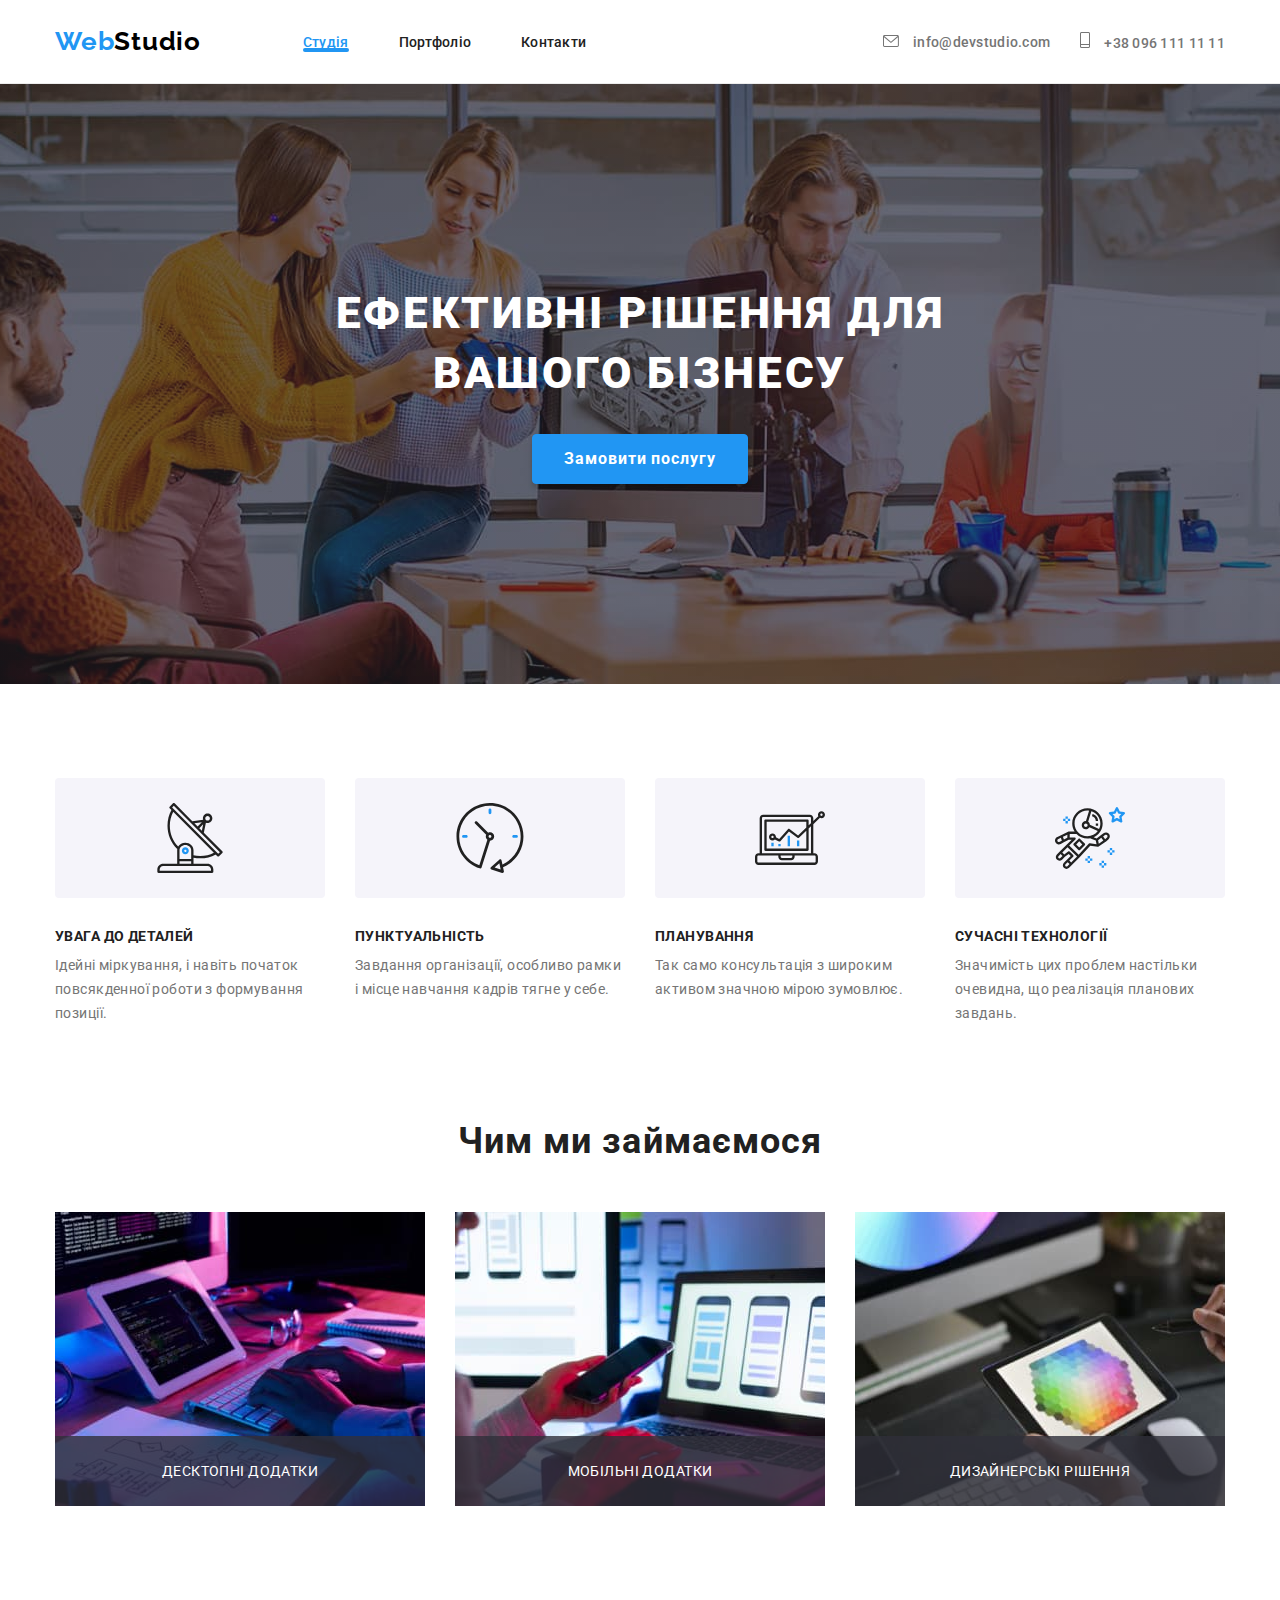
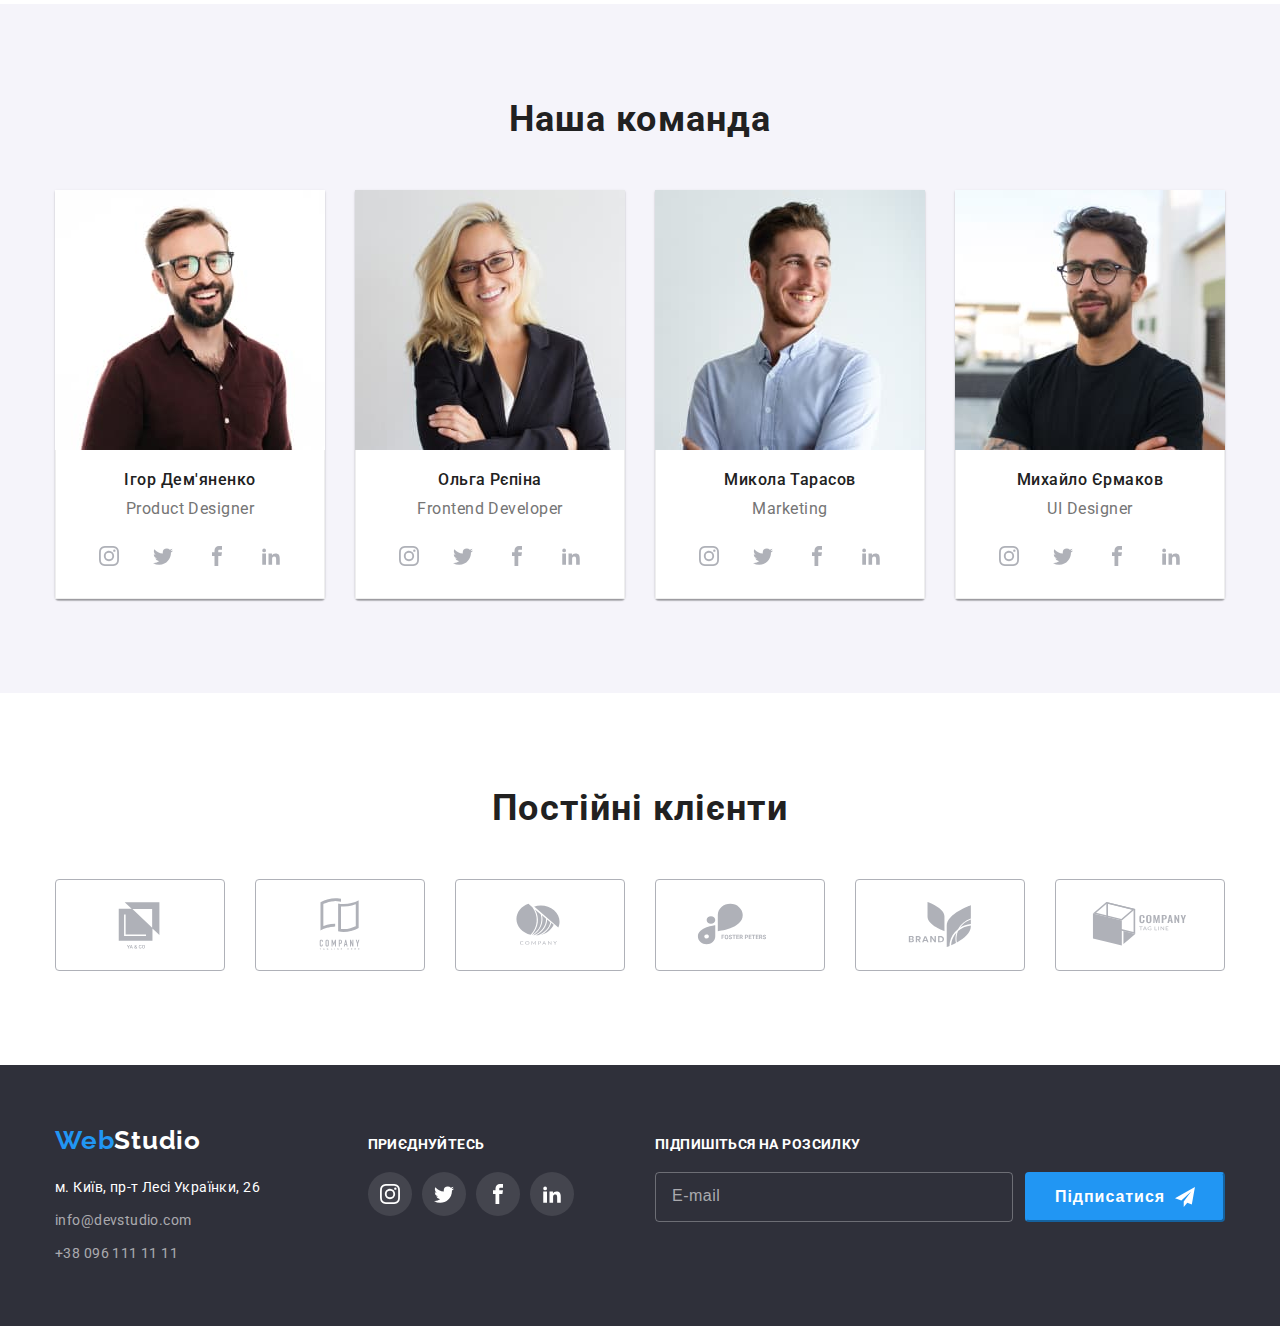
==== commit 998ce703: "Happy end" ====
--- a/index.html
+++ b/index.html
@@ -145,41 +145,42 @@
     </section>
 
     <!-- чеверта секцiя -->
-    <section class="main-fourth">
-      <div class="container">
-        <h2 class="main-team-title">Наша команда</h2>
-        <ul class="main-team">
-          <li class="team-card">
-            <img class="main-team-img" width="270" height="260" src="./images/photo/igor.jpg" alt="Iгор" />
-            <div class="card-wrapper-main">
-              <h3 class="main-team-list">Ігор Дем'яненко</h3>
-              <p class="main-team-text">Product Designer</p>
+    <section class="team">
+      <div class="container team__container">
+        <h2 class="team__uptitle">Наша команда</h2>
+        
+        <ul class="card-list">
+          <li class="card-list__item">
+            <img class="card-list__img" width="270" height="260" src="./images/photo/igor.jpg" alt="Iгор" />
+            <div class="card-list__wrapper">
+              <h3 class="card-list__title">Ігор Дем'яненко</h3>
+              <p class="card-list__text">Product Designer</p>
 
               <ul class="soc">
-                <li class="soc-list">
-                  <a class="soc-list-link" href="#">
-                    <svg class="soc-list-link-icon" width="20" height="20">
+                <li class="soc__item">
+                  <a class="soc__link" href="#">
+                    <svg class="soc__icon" width="20" height="20">
                       <use href="./images/icons.svg#icon-instagram"></use>
                     </svg>
                   </a>
                 </li>
-                <li class="soc-list">
-                  <a class="soc-list-link" href="#">
-                    <svg class="soc-list-link-icon" width="20" height="20">
+                <li class="soc__item">
+                  <a class="soc__link" href="#">
+                    <svg class="soc__icon" width="20" height="20">
                       <use href="./images/icons.svg#icon-twitter"></use>
                     </svg>
                   </a>
                 </li>
-                <li class="soc-list">
-                  <a class="soc-list-link" href="#">
-                    <svg class="soc-list-link-icon" width="20" height="20">
+                <li class="soc__item">
+                  <a class="soc__link" href="#">
+                    <svg class="soc__icon" width="20" height="20">
                       <use href="./images/icons.svg#icon-facebook"></use>
                     </svg>
                   </a>
                 </li>
-                <li class="soc-list">
-                  <a class="soc-list-link" href="#">
-                    <svg class="soc-list-link-icon" width="20" height="20">
+                <li class="soc__item">
+                  <a class="soc__link" href="#">
+                    <svg class="soc__icon" width="20" height="20">
                       <use href="./images/icons.svg#icon-linkedin2"></use>
                     </svg>
                   </a>
@@ -188,37 +189,37 @@
             </div>
           </li>
 
-          <li class="team-card">
-            <img class="main-team-img" width="270" height="260" src="./images/photo/olga.jpg" alt="Ольга" />
-            <div class="card-wrapper-main">
-              <h3 class="main-team-list">Ольга Рєпіна</h3>
-              <p class="main-team-text">Frontend Developer</p>
+          <li class="card-list__item">
+            <img class="card-list__img" width="270" height="260" src="./images/photo/olga.jpg" alt="Ольга" />
+            <div class="card-list__wrapper">
+              <h3 class="card-list__title">Ольга Рєпіна</h3>
+              <p class="card-list__text">Frontend Developer</p>
 
               <ul class="soc">
-                <li class="soc-list">
-                  <a class="soc-list-link" href="#">
-                    <svg class="soc-list-link-icon" width="20" height="20">
+                <li class="soc__item">
+                  <a class="soc__link" href="#">
+                    <svg class="soc__icon" width="20" height="20">
                       <use href="./images/icons.svg#icon-instagram"></use>
                     </svg>
                   </a>
                 </li>
-                <li class="soc-list">
-                  <a class="soc-list-link" href="#">
-                    <svg class="soc-list-link-icon" width="20" height="20">
+                <li class="soc__item">
+                  <a class="soc__link" href="#">
+                    <svg class="soc__icon" width="20" height="20">
                       <use href="./images/icons.svg#icon-twitter"></use>
                     </svg>
                   </a>
                 </li>
-                <li class="soc-list">
-                  <a class="soc-list-link" href="#">
-                    <svg class="soc-list-link-icon" width="20" height="20">
+                <li class="soc__item">
+                  <a class="soc__link" href="#">
+                    <svg class="soc__icon" width="20" height="20">
                       <use href="./images/icons.svg#icon-facebook"></use>
                     </svg>
                   </a>
                 </li>
-                <li class="soc-list">
-                  <a class="soc-list-link" href="#">
-                    <svg class="soc-list-link-icon" width="20" height="20">
+                <li class="soc__item">
+                  <a class="soc__link" href="#">
+                    <svg class="soc__icon" width="20" height="20">
                       <use href="./images/icons.svg#icon-linkedin2"></use>
                     </svg>
                   </a>
@@ -227,37 +228,37 @@
             </div>
           </li>
 
-          <li class="team-card">
-            <img class="main-team-img" width="270" height="260" src="./images/photo/nickolai.jpg" alt="Миколай" />
-            <div class="card-wrapper-main">
-              <h3 class="main-team-list">Микола Тарасов</h3>
-              <p class="main-team-text">Marketing</p>
+          <li class="card-list__item">
+            <img class="card-list__img" width="270" height="260" src="./images/photo/nickolai.jpg" alt="Миколай" />
+            <div class="card-list__wrapper">
+              <h3 class="card-list__title">Микола Тарасов</h3>
+              <p class="card-list__text">Marketing</p>
 
               <ul class="soc">
-                <li class="soc-list">
-                  <a class="soc-list-link" href="#">
-                    <svg class="soc-list-link-icon" width="20" height="20">
+                <li class="soc__item">
+                  <a class="soc__link" href="#">
+                    <svg class="soc__icon" width="20" height="20">
                       <use href="./images/icons.svg#icon-instagram"></use>
                     </svg>
                   </a>
                 </li>
-                <li class="soc-list">
-                  <a class="soc-list-link" href="#">
-                    <svg class="soc-list-link-icon" width="20" height="20">
+                <li class="soc__item">
+                  <a class="soc__link" href="#">
+                    <svg class="soc__icon" width="20" height="20">
                       <use href="./images/icons.svg#icon-twitter"></use>
                     </svg>
                   </a>
                 </li>
-                <li class="soc-list">
-                  <a class="soc-list-link" href="#">
-                    <svg class="soc-list-link-icon" width="20" height="20">
+                <li class="soc__item">
+                  <a class="soc__link" href="#">
+                    <svg class="soc__icon" width="20" height="20">
                       <use href="./images/icons.svg#icon-facebook"></use>
                     </svg>
                   </a>
                 </li>
-                <li class="soc-list">
-                  <a class="soc-list-link" href="#">
-                    <svg class="soc-list-link-icon" width="20" height="20">
+                <li class="soc__item">
+                  <a class="soc__link" href="#">
+                    <svg class="soc__icon" width="20" height="20">
                       <use href="./images/icons.svg#icon-linkedin2"></use>
                     </svg>
                   </a>
@@ -266,37 +267,37 @@
             </div>
           </li>
 
-          <li class="team-card">
-            <img class="main-team-img" width="270" height="260" src="./images/photo/mikhail.jpg" alt="Михайло" />
-            <div class="card-wrapper-main">
-              <h3 class="main-team-list">Михайло Єрмаков</h3>
-              <p class="main-team-text">UI Designer</p>
+          <li class="card-list__item">
+            <img class="card-list__img" width="270" height="260" src="./images/photo/mikhail.jpg" alt="Михайло" />
+            <div class="card-list__wrapper">
+              <h3 class="card-list__title">Михайло Єрмаков</h3>
+              <p class="card-list__text">UI Designer</p>
 
               <ul class="soc">
-                <li class="soc-list">
-                  <a class="soc-list-link" href="#">
-                    <svg class="soc-list-link-icon" width="20" height="20">
+                <li class="soc__item">
+                  <a class="soc__link" href="#">
+                    <svg class="soc__icon" width="20" height="20">
                       <use href="./images/icons.svg#icon-instagram"></use>
                     </svg>
                   </a>
                 </li>
-                <li class="soc-list">
-                  <a class="soc-list-link" href="#">
-                    <svg class="soc-list-link-icon" width="20" height="20">
+                <li class="soc__item">
+                  <a class="soc__link" href="#">
+                    <svg class="soc__icon" width="20" height="20">
                       <use href="./images/icons.svg#icon-twitter"></use>
                     </svg>
                   </a>
                 </li>
-                <li class="soc-list">
-                  <a class="soc-list-link" href="#">
-                    <svg class="soc-list-link-icon" width="20" height="20">
+                <li class="soc__item">
+                  <a class="soc__link" href="#">
+                    <svg class="soc__icon" width="20" height="20">
                       <use href="./images/icons.svg#icon-facebook"></use>
                     </svg>
                   </a>
                 </li>
-                <li class="soc-list">
-                  <a class="soc-list-link" href="#">
-                    <svg class="soc-list-link-icon" width="20" height="20">
+                <li class="soc__item">
+                  <a class="soc__link" href="#">
+                    <svg class="soc__icon" width="20" height="20">
                       <use href="./images/icons.svg#icon-linkedin2"></use>
                     </svg>
                   </a>
--- a/css/main.min.css
+++ b/css/main.min.css
@@ -1 +1 @@
-:root{--color-change: #2196F3;--color-title: #212121;--color-text: #757575;--color-background: #F5F5F5;--color-background-footer: #2F303A;--color-white: #FFFFFF;--color-logo-second: #000000;--color-background-team: #F5F4FA;--color-border: #EEEEEE;--color-border-header: #ECECEC;--color-main: #2F303A66;--color-icons: #AFB1B8}.visually-hidden{position:absolute;width:1px;height:1px;margin:-1px;border:0;padding:0;white-space:nowrap;-webkit-clip-path:inset(100%);clip-path:inset(100%);clip:rect(0 0 0 0);overflow:hidden}h1,h2,h3,h4,h5,h6,p{margin:0}ul{list-style:none;margin:0;padding:0}*{margin:0;padding:0;list-style:0;-webkit-box-sizing:border-box;box-sizing:border-box}*{-webkit-box-sizing:border-box;box-sizing:border-box}body{font-family:"Roboto",sans-serif;color:var(--color-background)}.ul{list-style:none}.button{cursor:pointer}.container{width:1200px;padding-left:15px;padding-right:15px;margin:0 auto}.backdrop{position:fixed;top:0;width:100%;height:100%;background-color:rgba(0,0,0,.2);-webkit-transition:opacity 250ms cubic-bezier(0.4, 0, 0.2, 1),visibility 250ms cubic-bezier(0.4, 0, 0.2, 1);transition:opacity 250ms cubic-bezier(0.4, 0, 0.2, 1),visibility 250ms cubic-bezier(0.4, 0, 0.2, 1)}.modal{position:absolute;width:528px;background-color:var(--color-white);border-radius:4px;top:50%;left:50%;-webkit-transform:translate(-50%, -50%) scale(1);transform:translate(-50%, -50%) scale(1);-webkit-transition:-webkit-transform 250ms cubic-bezier(0.4, 0, 0.2, 1);transition:-webkit-transform 250ms cubic-bezier(0.4, 0, 0.2, 1);transition:transform 250ms cubic-bezier(0.4, 0, 0.2, 1);transition:transform 250ms cubic-bezier(0.4, 0, 0.2, 1), -webkit-transform 250ms cubic-bezier(0.4, 0, 0.2, 1);padding:40px}.modal-form{display:-webkit-box;display:-ms-flexbox;display:flex;-webkit-box-orient:vertical;-webkit-box-direction:normal;-ms-flex-direction:column;flex-direction:column}.modal-form label{margin-bottom:4px}.backdrop.is-hidden .modal{-webkit-transform:translate(-50%, -50%) scale(0);transform:translate(-50%, -50%) scale(0)}.modal-close{position:absolute;top:8px;right:8px;width:30px;height:30px;border:1px solid rgba(0,0,0,.1);border-radius:50%;background-color:rgba(0,0,0,0);display:-webkit-box;display:-ms-flexbox;display:flex;-webkit-box-align:center;-ms-flex-align:center;align-items:center;-webkit-box-pack:center;-ms-flex-pack:center;justify-content:center;cursor:pointer;-webkit-transition:fill 250ms cubic-bezier(0.4, 0, 0.2, 1);transition:fill 250ms cubic-bezier(0.4, 0, 0.2, 1)}.modal-close:hover,.modal-close:focus{fill:var(--color-change)}.soc-list-link:hover .soc-list-link-icon,.soc-list-link:focus .soc-list-link-icon{fill:var(--color-white)}.is-hidden{opacity:0;visibility:hidden;pointer-events:none}.input-wrapper{position:relative;margin-bottom:10px}.modal-title{font-weight:700;font-size:20px;line-height:1.15;text-align:center;letter-spacing:.03em;color:var(--color-title);margin-bottom:12px}.modal-input{width:100%;height:40px;border-radius:4px;border:1px solid rgba(33,33,33,.2);background-color:rgba(0,0,0,0);font-size:12px;line-height:1.1667;letter-spacing:.01em;color:var(--color-logo-second);padding-top:11px;padding-bottom:11px;padding-left:42px;margin-top:4px;cursor:pointer;outline:rgba(0,0,0,0);-webkit-transition:border-color 250ms cubic-bezier(0.4, 0, 0.2, 1),fill 250ms cubic-bezier(0.4, 0, 0.2, 1);transition:border-color 250ms cubic-bezier(0.4, 0, 0.2, 1),fill 250ms cubic-bezier(0.4, 0, 0.2, 1)}.modal-input:focus{border-color:var(--color-change)}textarea{resize:none;padding:12px 16px;outline:rgba(0,0,0,0);margin-top:4px}.comment-text{font-size:12px;line-height:1.1667;letter-spacing:.01em;color:var(--color-logo-second);width:100%;height:120px;border:1px solid rgba(33,33,33,.2);border-radius:4px;background-color:rgba(0,0,0,0)}.comment-text:focus{border-color:var(--color-change)}.comment-text::-webkit-input-placeholder{font-weight:400;font-size:12px;line-height:1.1667;letter-spacing:.01em;color:rgba(117,117,117,.5)}.comment-text::-moz-placeholder{font-weight:400;font-size:12px;line-height:1.1667;letter-spacing:.01em;color:rgba(117,117,117,.5)}.comment-text:-ms-input-placeholder{font-weight:400;font-size:12px;line-height:1.1667;letter-spacing:.01em;color:rgba(117,117,117,.5)}.comment-text::-ms-input-placeholder{font-weight:400;font-size:12px;line-height:1.1667;letter-spacing:.01em;color:rgba(117,117,117,.5)}.comment-text::placeholder{font-weight:400;font-size:12px;line-height:1.1667;letter-spacing:.01em;color:rgba(117,117,117,.5)}.modal-icon{position:absolute;left:0;top:50%;-webkit-transform:translateY(-50%);transform:translateY(-50%);margin:11px 12px}.modal-input:focus+.modal-icon{fill:#2196f3}.label{font-weight:400;font-size:12px;line-height:1.1667;letter-spacing:.01em;color:var(--color-text)}.modal-field{margin-bottom:30px}.modal-check{position:absolute}.check-text{font-size:14px;line-height:1.7143;letter-spacing:.03em;color:var(--color-text);display:-webkit-box;display:-ms-flexbox;display:flex;-webkit-box-align:center;-ms-flex-align:center;align-items:center;margin-bottom:30px}.check-text span{width:16px;height:15px;border:2px solid var(--color-title);border-radius:2px;margin-left:12px;margin-right:14px;display:-webkit-box;display:-ms-flexbox;display:flex;-webkit-box-align:center;-ms-flex-align:center;align-items:center;-webkit-box-pack:center;-ms-flex-pack:center;justify-content:center;fill:rgba(0,0,0,0)}.modal-check:checked+.check-text span{background-color:#2196f3;border:none;fill:var(--color-white)}.check-link{display:block;font-size:14px;line-height:1.7143;letter-spacing:.03em;color:var(--color-change);margin-left:4px}.send-btm{display:-webkit-box;display:-ms-flexbox;display:flex;cursor:pointer;-webkit-box-align:center;-ms-flex-align:center;align-items:center;-webkit-box-pack:center;-ms-flex-pack:center;justify-content:center;width:200px;height:50px;font-weight:700;font-size:16px;line-height:1.875;color:var(--color-white);background-color:var(--color-change);border-radius:4px;border-color:var(--color-change);margin-right:124px;margin-left:124px;-webkit-transition:background-color 250ms cubic-bezier(0.4, 0, 0.2, 1),-webkit-box-shadow 250ms cubic-bezier(0.4, 0, 0.2, 1);transition:background-color 250ms cubic-bezier(0.4, 0, 0.2, 1),-webkit-box-shadow 250ms cubic-bezier(0.4, 0, 0.2, 1);transition:background-color 250ms cubic-bezier(0.4, 0, 0.2, 1),box-shadow 250ms cubic-bezier(0.4, 0, 0.2, 1);transition:background-color 250ms cubic-bezier(0.4, 0, 0.2, 1),box-shadow 250ms cubic-bezier(0.4, 0, 0.2, 1),-webkit-box-shadow 250ms cubic-bezier(0.4, 0, 0.2, 1)}.send-btm:hover,.send-btm:focus{background-color:#188ce8;-webkit-box-shadow:0px 4px 4px rgba(0,0,0,.15);box-shadow:0px 4px 4px rgba(0,0,0,.15)}.header{background-color:var(--color-white);border-bottom:1px solid var(--color-border-header)}.header__container{display:-webkit-box;display:-ms-flexbox;display:flex;-webkit-box-align:center;-ms-flex-align:center;align-items:center;-webkit-box-pack:justify;-ms-flex-pack:justify;justify-content:space-between}.header__logo{font-family:"Raleway",sans-serif;font-weight:700;font-size:26px;line-height:1.1923;letter-spacing:.03em;color:var(--color-change);padding-top:24px;padding-bottom:25px;text-decoration:none;cursor:text}.header__logo_color{font-family:"Raleway",sans-serif;font-weight:700;font-size:26px;line-height:1.1923;letter-spacing:.03em;color:var(--color-logo-second);margin-right:93px;cursor:text}.menu{list-style:none;display:-webkit-box;display:-ms-flexbox;display:flex;gap:50px;margin-right:288px}.menu__link{text-decoration:none;padding-top:32px;padding-bottom:32px;position:relative}.header__navigation{padding:32px 0}.menu__link{font-weight:500;font-size:14px;line-height:1.1428;letter-spacing:.02em;color:var(--color-title);-webkit-transition:color 250ms cubic-bezier(0.4, 0, 0.2, 1);transition:color 250ms cubic-bezier(0.4, 0, 0.2, 1)}.menu__link:active,.menu__link:hover,.menu__link:focus{color:var(--color-change)}.menu__link_accent{font-weight:500;font-size:14px;line-height:1.1428;letter-spacing:.02em;color:var(--color-change);text-decoration:none}.menu__link_accent::after{content:"";position:absolute;width:100%;height:4px;background-color:var(--color-change);border-radius:2px;display:inline-block;bottom:-1px;left:0}.menu-accent{position:relative}.contact{display:-webkit-box;display:-ms-flexbox;display:flex;-webkit-box-align:center;-ms-flex-align:center;align-items:center;-webkit-box-pack:center;-ms-flex-pack:center;justify-content:center;gap:30px}.contact__icons{fill:var(--color-text);margin-right:10px;-webkit-transition:fill 250ms cubic-bezier(0.4, 0, 0.2, 1);transition:fill 250ms cubic-bezier(0.4, 0, 0.2, 1)}.contact__list:hover .contact__icons,.contact__list:focus .contact__icons{fill:var(--color-change)}.contact__list{display:-webkit-box;display:-ms-flexbox;display:flex;-webkit-box-align:center;-ms-flex-align:center;align-items:center;-webkit-box-pack:justify;-ms-flex-pack:justify;justify-content:space-between}.contact__link{font-weight:500;font-size:14px;line-height:1.1428;letter-spacing:.02em;color:var(--color-text);gap:30px;text-decoration:none;-webkit-transition:color 250ms cubic-bezier(0.4, 0, 0.2, 1);transition:color 250ms cubic-bezier(0.4, 0, 0.2, 1)}.contact__link:hover,.contact__link:focus{color:var(--color-change)}.hero{max-width:1600px;height:600px;background-image:-webkit-gradient(linear, left top, left bottom, from(rgba(47, 48, 58, 0.4)), to(rgba(47, 48, 58, 0.4))),url(../images/people.jpg);background-image:linear-gradient(rgba(47, 48, 58, 0.4), rgba(47, 48, 58, 0.4)),url(../images/people.jpg);background-color:var(--color-background-footer);background-repeat:no-repeat;background-position:center;background-size:cover;padding-top:200px;padding-bottom:200px;text-align:center}.hero__title{font-weight:900;font-size:44px;line-height:1.3636;text-align:center;letter-spacing:.06em;text-transform:uppercase;color:var(--color-white);margin-bottom:30px}.hero__btn{font-family:inherit;cursor:pointer;width:216px;height:50px;background:var(--color-change);-webkit-box-shadow:0px 4px 4px rgba(0,0,0,.15);box-shadow:0px 4px 4px rgba(0,0,0,.15);border-radius:4px;border:1px solid var(--color-change);font-weight:700;font-size:16px;line-height:1.875;display:-webkit-box;display:-ms-flexbox;display:flex;-webkit-box-align:center;-ms-flex-align:center;align-items:center;-webkit-box-pack:center;-ms-flex-pack:center;justify-content:center;text-align:center;letter-spacing:.06em;color:var(--color-white);margin:0 auto;-webkit-transition:background-color 250ms cubic-bezier(0.4, 0, 0.2, 1),-webkit-box-shadow 250ms cubic-bezier(0.4, 0, 0.2, 1);transition:background-color 250ms cubic-bezier(0.4, 0, 0.2, 1),-webkit-box-shadow 250ms cubic-bezier(0.4, 0, 0.2, 1);transition:background-color 250ms cubic-bezier(0.4, 0, 0.2, 1),box-shadow 250ms cubic-bezier(0.4, 0, 0.2, 1);transition:background-color 250ms cubic-bezier(0.4, 0, 0.2, 1),box-shadow 250ms cubic-bezier(0.4, 0, 0.2, 1),-webkit-box-shadow 250ms cubic-bezier(0.4, 0, 0.2, 1)}.hero__btn:hover,.hero__btn:focus{background-color:#188ce8;-webkit-box-shadow:0px 4px 4px rgba(0,0,0,.15);box-shadow:0px 4px 4px rgba(0,0,0,.15)}.projects{display:block;text-decoration:none;-webkit-transition:-webkit-box-shadow 250ms cubic-bezier(0.4, 0, 0.2, 1);transition:-webkit-box-shadow 250ms cubic-bezier(0.4, 0, 0.2, 1);transition:box-shadow 250ms cubic-bezier(0.4, 0, 0.2, 1);transition:box-shadow 250ms cubic-bezier(0.4, 0, 0.2, 1), -webkit-box-shadow 250ms cubic-bezier(0.4, 0, 0.2, 1)}.projects:hover,.projects:focus{-webkit-box-shadow:0px 1px 1px rgba(0,0,0,.12),0px 4px 4px rgba(0,0,0,.06),1px 4px 6px rgba(0,0,0,.16);box-shadow:0px 1px 1px rgba(0,0,0,.12),0px 4px 4px rgba(0,0,0,.06),1px 4px 6px rgba(0,0,0,.16)}.main-second{padding-top:94px;padding-bottom:94px}.advantage{display:-webkit-box;display:-ms-flexbox;display:flex;-webkit-box-pack:center;-ms-flex-pack:center;justify-content:center;gap:30px}.advantage-list{-ms-flex-preferred-size:calc((100% - 90px)/4);flex-basis:calc((100% - 90px)/4)}.advantage-list-link{display:-webkit-box;display:-ms-flexbox;display:flex;width:270px;height:120px;-webkit-box-align:center;-ms-flex-align:center;align-items:center;-webkit-box-pack:center;-ms-flex-pack:center;justify-content:center;background-color:var(--color-background-team);border-radius:4px;background-position:center;background-size:contain;background-repeat:no-repeat;margin-bottom:30px}.advantage-title{font-size:14px;line-height:1.1428;letter-spacing:.03em;text-transform:uppercase;color:var(--color-title);margin-bottom:10px}.advantage-text{font-size:14px;line-height:1.7142;letter-spacing:.03em;color:var(--color-text)}.main-third{padding-top:0px;padding-bottom:94px}.main-img{display:-webkit-box;display:-ms-flexbox;display:flex;-webkit-box-pack:center;-ms-flex-pack:center;justify-content:center;gap:30px}.main-work-title{font-size:36px;line-height:1.1666;text-align:center;letter-spacing:.03em;color:var(--color-title);margin-bottom:50px}.main-work-wrap{position:relative}.main-third-work-text{position:absolute;display:-webkit-box;display:-ms-flexbox;display:flex;bottom:4px;width:100%;height:70px;font-size:14px;line-height:1.1428;-webkit-box-align:center;-ms-flex-align:center;align-items:center;-webkit-box-pack:center;-ms-flex-pack:center;justify-content:center;letter-spacing:.03em;text-transform:uppercase;color:var(--color-white);background-color:rgba(47,48,58,.8)}.main-fourth{padding-top:94px;padding-bottom:94px;background-color:var(--color-background-team)}.main-team{display:-webkit-box;display:-ms-flexbox;display:flex;-webkit-box-pack:center;-ms-flex-pack:center;justify-content:center;gap:30px}.main-team-title{font-size:36px;line-height:1.1666;text-align:center;letter-spacing:.03em;color:var(--color-title);margin-bottom:50px}.main-team-img{display:block}.main-team-list{font-weight:500;font-size:16px;line-height:1.1875;text-align:center;letter-spacing:.03em;color:var(--color-title);margin-bottom:10px}.main-team-text{font-size:16px;line-height:1.1875;text-align:center;letter-spacing:.03em;color:var(--color-text);margin-bottom:16px}.soc{display:-webkit-box;display:-ms-flexbox;display:flex;-webkit-box-pack:center;-ms-flex-pack:center;justify-content:center;gap:10px}.soc-list{width:44px;height:44px}.soc-list-link{width:100%;height:100%;background-color:var(--color-white);border-radius:50%;display:-webkit-box;display:-ms-flexbox;display:flex;-webkit-box-align:center;-ms-flex-align:center;align-items:center;-webkit-box-pack:center;-ms-flex-pack:center;justify-content:center;-webkit-transition:background-color 250ms cubic-bezier(0.4, 0, 0.2, 1),color 250ms cubic-bezier(0.4, 0, 0.2, 1);transition:background-color 250ms cubic-bezier(0.4, 0, 0.2, 1),color 250ms cubic-bezier(0.4, 0, 0.2, 1)}.soc-list-link:hover,.soc-list-link:focus{background-color:var(--color-change)}.soc-list-link-icon{fill:var(--color-icons);-webkit-transition:fill 250ms cubic-bezier(0.4, 0, 0.2, 1);transition:fill 250ms cubic-bezier(0.4, 0, 0.2, 1)}.soc-list-link:hover .soc-list-link-icon,.soc-list-link:focus .soc-list-link-icon{fill:var(--color-white)}.card-wrapper-main{padding-top:20px;padding-right:24px;padding-bottom:20px;padding-left:24px;background-color:var(--color-white);border:1px solid;border-color:var(--color-border);border-top:none}.main-work-tema{font-size:18px;line-height:2;letter-spacing:.06em;color:var(--color-title)}.main-work-text{font-size:16px;line-height:1.875;letter-spacing:.03em;color:var(--color-text)}.team-card{-webkit-box-shadow:0px 1px 3px rgba(0,0,0,.12),0px 1px 1px rgba(0,0,0,.14),0px 2px 1px rgba(0,0,0,.2);box-shadow:0px 1px 3px rgba(0,0,0,.12),0px 1px 1px rgba(0,0,0,.14),0px 2px 1px rgba(0,0,0,.2);border-radius:0px 0px 4px 4px}.main-fifth{padding-top:94px;padding-bottom:94px;background-color:var()}.klient{display:-webkit-box;display:-ms-flexbox;display:flex;-webkit-box-pack:center;-ms-flex-pack:center;justify-content:center;gap:30px}.klient-list{width:170px;height:92px}.klient-title{font-size:36px;line-height:1.1666;text-align:center;letter-spacing:.03em;color:var(--color-title);margin-bottom:50px}.klient-list-link{display:-webkit-box;display:-ms-flexbox;display:flex;-webkit-box-align:center;-ms-flex-align:center;align-items:center;-webkit-box-pack:center;-ms-flex-pack:center;justify-content:center;width:100%;height:100%;fill:var(--color-icons);border:1px solid;border-color:var(--color-icons);border-radius:4px;-webkit-transition:border 250ms cubic-bezier(0.4, 0, 0.2, 1),fill 250ms cubic-bezier(0.4, 0, 0.2, 1);transition:border 250ms cubic-bezier(0.4, 0, 0.2, 1),fill 250ms cubic-bezier(0.4, 0, 0.2, 1)}.klient-list-link:hover,.klient-list-link:focus{border-color:var(--color-change);fill:var(--color-change)}.klient-list-link-icon:hover,.klient-list-link-icon:focus{border-color:var(--color-change);fill:var(--color-change)}.footer{background-color:var(--color-background-footer);padding-top:60px;padding-bottom:60px}.footer a{text-decoration:none}.footer .container{display:-webkit-box;display:-ms-flexbox;display:flex;-ms-flex-wrap:wrap;flex-wrap:wrap;-webkit-box-align:baseline;-ms-flex-align:baseline;align-items:baseline;-webkit-box-pack:justify;-ms-flex-pack:justify;justify-content:space-between}.footer-list{display:-webkit-box;display:-ms-flexbox;display:flex;-ms-flex-wrap:wrap;flex-wrap:wrap;-webkit-box-orient:vertical;-webkit-box-direction:normal;-ms-flex-direction:column;flex-direction:column}.footer-list-list{margin-bottom:9px}.footer-logo{font-family:"Raleway",sans-serif;font-weight:700;font-size:26px;line-height:1.1923;letter-spacing:.03em;color:var(--color-change);margin-bottom:20px}.footer-logo-color{font-family:"Raleway",sans-serif;font-weight:700;font-size:26px;line-height:1.1923;letter-spacing:.03em;color:var(--color-white)}.footer-address{font-style:normal;font-size:14px;line-height:1.7142;letter-spacing:.03em;color:var(--color-white);margin-bottom:9px;-webkit-transition:color 250ms cubic-bezier(0.4, 0, 0.2, 1);transition:color 250ms cubic-bezier(0.4, 0, 0.2, 1)}.footer-address:hover,.footer-address:focus{color:var(--color-change)}.footer-contact{font-style:normal;font-size:14px;line-height:1.7142;letter-spacing:.03em;color:rgba(255,255,255,.6);margin-bottom:9px;-webkit-transition:color 250ms cubic-bezier(0.4, 0, 0.2, 1);transition:color 250ms cubic-bezier(0.4, 0, 0.2, 1)}.footer-contact:hover,.footer-contact:focus{color:var(--color-change)}.logo-and-address{display:-webkit-box;display:-ms-flexbox;display:flex;-webkit-box-orient:vertical;-webkit-box-direction:normal;-ms-flex-direction:column;flex-direction:column;-webkit-box-align:baseline;-ms-flex-align:baseline;align-items:baseline;width:231px}.footer-icons{display:-webkit-box;display:-ms-flexbox;display:flex;-webkit-box-orient:vertical;-webkit-box-direction:normal;-ms-flex-direction:column;flex-direction:column;-webkit-box-align:baseline;-ms-flex-align:baseline;align-items:baseline;width:206px}.footer-soc{display:-webkit-box;display:-ms-flexbox;display:flex;-webkit-box-pack:center;-ms-flex-pack:center;justify-content:center;gap:10px}.footer-icons-title{font-style:normal;font-weight:700;font-size:14px;line-height:1.1428;letter-spacing:.03em;text-transform:uppercase;color:var(--color-white);margin-bottom:20px}.footer-soc-list{width:44px;height:44px}.footer-soc-list-link{width:100%;height:100%;background:rgba(255,255,255,.1);border-radius:50%;display:-webkit-box;display:-ms-flexbox;display:flex;-webkit-box-align:center;-ms-flex-align:center;align-items:center;-webkit-box-pack:center;-ms-flex-pack:center;justify-content:center;-webkit-transition:background-color 250ms cubic-bezier(0.4, 0, 0.2, 1);transition:background-color 250ms cubic-bezier(0.4, 0, 0.2, 1)}.footer-soc-list-link:hover,.footer-soc-list-link:focus{background-color:var(--color-change)}.footer-soc-list-link-icon{fill:var(--color-white)}.footer-subscriptione-title{font-weight:700;font-size:14px;line-height:1.1428;letter-spacing:.03em;text-transform:uppercase;color:var(--color-white);margin-bottom:20px}.footer-subscriptione-wrapper{display:-webkit-box;display:-ms-flexbox;display:flex;-webkit-box-align:center;-ms-flex-align:center;align-items:center;-webkit-box-pack:center;-ms-flex-pack:center;justify-content:center;gap:12px}.footer-input{width:358px;height:50px;border-radius:4px;border:1px solid rgba(255,255,255,.3);background-color:rgba(0,0,0,0);font-size:12px;line-height:1.1667;letter-spacing:.01em;color:var(--color-white);padding-top:15px;padding-bottom:15px;padding-left:16px;cursor:pointer;outline:rgba(0,0,0,0);-webkit-transition:border-color 250px cubic-bezier(0.4, 0, 0.2, 1);transition:border-color 250px cubic-bezier(0.4, 0, 0.2, 1)}.footer-input:focus{border-color:var(--color-change)}.footer-input::-webkit-input-placeholder{font-weight:400;font-size:16px;line-height:1.25;letter-spacing:.03em;color:rgba(255,255,255,.6)}.footer-input::-moz-placeholder{font-weight:400;font-size:16px;line-height:1.25;letter-spacing:.03em;color:rgba(255,255,255,.6)}.footer-input:-ms-input-placeholder{font-weight:400;font-size:16px;line-height:1.25;letter-spacing:.03em;color:rgba(255,255,255,.6)}.footer-input::-ms-input-placeholder{font-weight:400;font-size:16px;line-height:1.25;letter-spacing:.03em;color:rgba(255,255,255,.6)}.footer-input::placeholder{font-weight:400;font-size:16px;line-height:1.25;letter-spacing:.03em;color:rgba(255,255,255,.6)}.subscriptione-btm{display:-webkit-box;display:-ms-flexbox;display:flex;cursor:pointer;-webkit-box-align:center;-ms-flex-align:center;align-items:center;-webkit-box-pack:center;-ms-flex-pack:center;justify-content:center;width:200px;height:50px;font-weight:700;font-size:16px;line-height:1.875;letter-spacing:.06em;color:var(--color-white);background-color:var(--color-change);border-radius:4px;border-color:var(--color-change);padding:10px 28px;-webkit-transition:background-color 250ms cubic-bezier(0.4, 0, 0.2, 1),-webkit-box-shadow 250ms cubic-bezier(0.4, 0, 0.2, 1);transition:background-color 250ms cubic-bezier(0.4, 0, 0.2, 1),-webkit-box-shadow 250ms cubic-bezier(0.4, 0, 0.2, 1);transition:background-color 250ms cubic-bezier(0.4, 0, 0.2, 1),box-shadow 250ms cubic-bezier(0.4, 0, 0.2, 1);transition:background-color 250ms cubic-bezier(0.4, 0, 0.2, 1),box-shadow 250ms cubic-bezier(0.4, 0, 0.2, 1),-webkit-box-shadow 250ms cubic-bezier(0.4, 0, 0.2, 1)}.subscriptione-btm:hover,.subscriptione-btm:focus{background-color:#188ce8;-webkit-box-shadow:0px 4px 4px rgba(0,0,0,.15);box-shadow:0px 4px 4px rgba(0,0,0,.15)}.subscriptione-icon{fill:var(--color-white);margin-left:10px}.portfolio{padding-top:94px;padding-bottom:94px;background-color:var(--color-white)}.portfolio-btn{list-style:none;display:-webkit-box;display:-ms-flexbox;display:flex;-webkit-box-pack:center;-ms-flex-pack:center;justify-content:center;-webkit-box-align:center;-ms-flex-align:center;align-items:center;gap:8px;margin-bottom:50px;-webkit-transition:-webkit-box-shadow 250ms cubic-bezier(0.4, 0, 0.2, 1);transition:-webkit-box-shadow 250ms cubic-bezier(0.4, 0, 0.2, 1);transition:box-shadow 250ms cubic-bezier(0.4, 0, 0.2, 1);transition:box-shadow 250ms cubic-bezier(0.4, 0, 0.2, 1), -webkit-box-shadow 250ms cubic-bezier(0.4, 0, 0.2, 1)}.main-btn-portfolio{cursor:pointer;font-family:inherit;font-weight:500;font-size:16px;line-height:1.625;text-align:center;letter-spacing:.03em;color:var(--color-title);border:1px solid;border-color:var(--color-border);background-color:var(--color-background-team);border-radius:4px;padding:6px 22px;-webkit-transition:color 250ms cubic-bezier(0.4, 0, 0.2, 1),background-color 250ms cubic-bezier(0.4, 0, 0.2, 1),border-color 250ms cubic-bezier(0.4, 0, 0.2, 1);transition:color 250ms cubic-bezier(0.4, 0, 0.2, 1),background-color 250ms cubic-bezier(0.4, 0, 0.2, 1),border-color 250ms cubic-bezier(0.4, 0, 0.2, 1)}.main-btn-portfolio:hover,.main-btn-portfolio:focus{color:var(--color-white);background-color:var(--color-change);border-color:var(--color-change);-webkit-box-shadow:0px 3px 1px rgba(0,0,0,.1),0px 1px 2px rgba(0,0,0,.08),0px 2px 2px rgba(0,0,0,.12);box-shadow:0px 3px 1px rgba(0,0,0,.1),0px 1px 2px rgba(0,0,0,.08),0px 2px 2px rgba(0,0,0,.12)}.portfolio-img{display:block}.portfolio-work{display:-webkit-box;display:-ms-flexbox;display:flex;-webkit-box-pack:center;-ms-flex-pack:center;justify-content:center;-ms-flex-wrap:wrap;flex-wrap:wrap;gap:30px}.card{position:relative}.card-wrapper{padding-top:20px;padding-right:24px;padding-bottom:20px;padding-left:24px;background-color:var(--color-white);border:1px solid;border-color:var(--color-border);border-top:none}.portfolio-wrap{position:relative;overflow:hidden}.portfolio-text{position:absolute;top:0;background-color:rgba(33,150,243,.9);color:var(--color-white);font-weight:400;font-size:18px;line-height:1.5556;padding:63px 24px;height:100%;-webkit-transform:translateY(100%);transform:translateY(100%);-webkit-transition:-webkit-transform 250ms cubic-bezier(0.4, 0, 0.2, 1);transition:-webkit-transform 250ms cubic-bezier(0.4, 0, 0.2, 1);transition:transform 250ms cubic-bezier(0.4, 0, 0.2, 1);transition:transform 250ms cubic-bezier(0.4, 0, 0.2, 1), -webkit-transform 250ms cubic-bezier(0.4, 0, 0.2, 1)}.projects:hover .portfolio-text,.projects:focus .portfolio-text{-webkit-transform:translateY(0);transform:translateY(0)}/*# sourceMappingURL=main.min.css.map */+:root{--color-change: #2196F3;--color-title: #212121;--color-text: #757575;--color-background: #F5F5F5;--color-background-footer: #2F303A;--color-white: #FFFFFF;--color-logo-second: #000000;--color-background-team: #F5F4FA;--color-border: #EEEEEE;--color-border-header: #ECECEC;--color-main: #2F303A66;--color-icons: #AFB1B8}.visually-hidden{position:absolute;width:1px;height:1px;margin:-1px;border:0;padding:0;white-space:nowrap;-webkit-clip-path:inset(100%);clip-path:inset(100%);clip:rect(0 0 0 0);overflow:hidden}h1,h2,h3,h4,h5,h6,p{margin:0}ul{list-style:none;margin:0;padding:0}*{margin:0;padding:0;list-style:0;-webkit-box-sizing:border-box;box-sizing:border-box}*{-webkit-box-sizing:border-box;box-sizing:border-box}body{font-family:"Roboto",sans-serif;color:var(--color-background)}.ul{list-style:none}.button{cursor:pointer}.container{width:1200px;padding-left:15px;padding-right:15px;margin:0 auto}.backdrop{position:fixed;top:0;width:100%;height:100%;background-color:rgba(0,0,0,.2);-webkit-transition:opacity 250ms cubic-bezier(0.4, 0, 0.2, 1),visibility 250ms cubic-bezier(0.4, 0, 0.2, 1);transition:opacity 250ms cubic-bezier(0.4, 0, 0.2, 1),visibility 250ms cubic-bezier(0.4, 0, 0.2, 1)}.modal{position:absolute;width:528px;background-color:var(--color-white);border-radius:4px;top:50%;left:50%;-webkit-transform:translate(-50%, -50%) scale(1);transform:translate(-50%, -50%) scale(1);-webkit-transition:-webkit-transform 250ms cubic-bezier(0.4, 0, 0.2, 1);transition:-webkit-transform 250ms cubic-bezier(0.4, 0, 0.2, 1);transition:transform 250ms cubic-bezier(0.4, 0, 0.2, 1);transition:transform 250ms cubic-bezier(0.4, 0, 0.2, 1), -webkit-transform 250ms cubic-bezier(0.4, 0, 0.2, 1);padding:40px}.modal-form{display:-webkit-box;display:-ms-flexbox;display:flex;-webkit-box-orient:vertical;-webkit-box-direction:normal;-ms-flex-direction:column;flex-direction:column}.modal-form label{margin-bottom:4px}.backdrop.is-hidden .modal{-webkit-transform:translate(-50%, -50%) scale(0);transform:translate(-50%, -50%) scale(0)}.modal-close{position:absolute;top:8px;right:8px;width:30px;height:30px;border:1px solid rgba(0,0,0,.1);border-radius:50%;background-color:rgba(0,0,0,0);display:-webkit-box;display:-ms-flexbox;display:flex;-webkit-box-align:center;-ms-flex-align:center;align-items:center;-webkit-box-pack:center;-ms-flex-pack:center;justify-content:center;cursor:pointer;-webkit-transition:fill 250ms cubic-bezier(0.4, 0, 0.2, 1);transition:fill 250ms cubic-bezier(0.4, 0, 0.2, 1)}.modal-close:hover,.modal-close:focus{fill:var(--color-change)}.soc-list-link:hover .soc-list-link-icon,.soc-list-link:focus .soc-list-link-icon{fill:var(--color-white)}.is-hidden{opacity:0;visibility:hidden;pointer-events:none}.input-wrapper{position:relative;margin-bottom:10px}.modal-title{font-weight:700;font-size:20px;line-height:1.15;text-align:center;letter-spacing:.03em;color:var(--color-title);margin-bottom:12px}.modal-input{width:100%;height:40px;border-radius:4px;border:1px solid rgba(33,33,33,.2);background-color:rgba(0,0,0,0);font-size:12px;line-height:1.1667;letter-spacing:.01em;color:var(--color-logo-second);padding-top:11px;padding-bottom:11px;padding-left:42px;margin-top:4px;cursor:pointer;outline:rgba(0,0,0,0);-webkit-transition:border-color 250ms cubic-bezier(0.4, 0, 0.2, 1),fill 250ms cubic-bezier(0.4, 0, 0.2, 1);transition:border-color 250ms cubic-bezier(0.4, 0, 0.2, 1),fill 250ms cubic-bezier(0.4, 0, 0.2, 1)}.modal-input:focus{border-color:var(--color-change)}textarea{resize:none;padding:12px 16px;outline:rgba(0,0,0,0);margin-top:4px}.comment-text{font-size:12px;line-height:1.1667;letter-spacing:.01em;color:var(--color-logo-second);width:100%;height:120px;border:1px solid rgba(33,33,33,.2);border-radius:4px;background-color:rgba(0,0,0,0)}.comment-text:focus{border-color:var(--color-change)}.comment-text::-webkit-input-placeholder{font-weight:400;font-size:12px;line-height:1.1667;letter-spacing:.01em;color:rgba(117,117,117,.5)}.comment-text::-moz-placeholder{font-weight:400;font-size:12px;line-height:1.1667;letter-spacing:.01em;color:rgba(117,117,117,.5)}.comment-text:-ms-input-placeholder{font-weight:400;font-size:12px;line-height:1.1667;letter-spacing:.01em;color:rgba(117,117,117,.5)}.comment-text::-ms-input-placeholder{font-weight:400;font-size:12px;line-height:1.1667;letter-spacing:.01em;color:rgba(117,117,117,.5)}.comment-text::placeholder{font-weight:400;font-size:12px;line-height:1.1667;letter-spacing:.01em;color:rgba(117,117,117,.5)}.modal-icon{position:absolute;left:0;top:50%;-webkit-transform:translateY(-50%);transform:translateY(-50%);margin:11px 12px}.modal-input:focus+.modal-icon{fill:#2196f3}.label{font-weight:400;font-size:12px;line-height:1.1667;letter-spacing:.01em;color:var(--color-text)}.modal-field{margin-bottom:30px}.modal-check{position:absolute}.check-text{font-size:14px;line-height:1.7143;letter-spacing:.03em;color:var(--color-text);display:-webkit-box;display:-ms-flexbox;display:flex;-webkit-box-align:center;-ms-flex-align:center;align-items:center;margin-bottom:30px}.check-text span{width:16px;height:15px;border:2px solid var(--color-title);border-radius:2px;margin-left:12px;margin-right:14px;display:-webkit-box;display:-ms-flexbox;display:flex;-webkit-box-align:center;-ms-flex-align:center;align-items:center;-webkit-box-pack:center;-ms-flex-pack:center;justify-content:center;fill:rgba(0,0,0,0)}.modal-check:checked+.check-text span{background-color:#2196f3;border:none;fill:var(--color-white)}.check-link{display:block;font-size:14px;line-height:1.7143;letter-spacing:.03em;color:var(--color-change);margin-left:4px}.send-btm{display:-webkit-box;display:-ms-flexbox;display:flex;cursor:pointer;-webkit-box-align:center;-ms-flex-align:center;align-items:center;-webkit-box-pack:center;-ms-flex-pack:center;justify-content:center;width:200px;height:50px;font-weight:700;font-size:16px;line-height:1.875;color:var(--color-white);background-color:var(--color-change);border-radius:4px;border-color:var(--color-change);margin-right:124px;margin-left:124px;-webkit-transition:background-color 250ms cubic-bezier(0.4, 0, 0.2, 1),-webkit-box-shadow 250ms cubic-bezier(0.4, 0, 0.2, 1);transition:background-color 250ms cubic-bezier(0.4, 0, 0.2, 1),-webkit-box-shadow 250ms cubic-bezier(0.4, 0, 0.2, 1);transition:background-color 250ms cubic-bezier(0.4, 0, 0.2, 1),box-shadow 250ms cubic-bezier(0.4, 0, 0.2, 1);transition:background-color 250ms cubic-bezier(0.4, 0, 0.2, 1),box-shadow 250ms cubic-bezier(0.4, 0, 0.2, 1),-webkit-box-shadow 250ms cubic-bezier(0.4, 0, 0.2, 1)}.send-btm:hover,.send-btm:focus{background-color:#188ce8;-webkit-box-shadow:0px 4px 4px rgba(0,0,0,.15);box-shadow:0px 4px 4px rgba(0,0,0,.15)}.header{background-color:var(--color-white);border-bottom:1px solid var(--color-border-header)}.header__container{display:-webkit-box;display:-ms-flexbox;display:flex;-webkit-box-align:center;-ms-flex-align:center;align-items:center;-webkit-box-pack:justify;-ms-flex-pack:justify;justify-content:space-between}.header__logo{font-family:"Raleway",sans-serif;font-weight:700;font-size:26px;line-height:1.1923;letter-spacing:.03em;color:var(--color-change);padding-top:24px;padding-bottom:25px;text-decoration:none;cursor:text}.header__logo_color{font-family:"Raleway",sans-serif;font-weight:700;font-size:26px;line-height:1.1923;letter-spacing:.03em;color:var(--color-logo-second);margin-right:93px;cursor:text}.menu{list-style:none;display:-webkit-box;display:-ms-flexbox;display:flex;gap:50px;margin-right:288px}.menu__link{text-decoration:none;padding-top:32px;padding-bottom:32px;position:relative}.header__navigation{padding:32px 0}.menu__link{font-weight:500;font-size:14px;line-height:1.1428;letter-spacing:.02em;color:var(--color-title);-webkit-transition:color 250ms cubic-bezier(0.4, 0, 0.2, 1);transition:color 250ms cubic-bezier(0.4, 0, 0.2, 1)}.menu__link:active,.menu__link:hover,.menu__link:focus{color:var(--color-change)}.menu__accent{position:relative}.menu__link_accent{font-weight:500;font-size:14px;line-height:1.1428;letter-spacing:.02em;color:var(--color-change);text-decoration:none;margin-bottom:20px}.menu__link_accent::after{content:"";position:absolute;width:100%;height:4px;background-color:var(--color-change);border-radius:2px;display:inline-block;bottom:-1px;left:0}.contact{display:-webkit-box;display:-ms-flexbox;display:flex;-webkit-box-align:center;-ms-flex-align:center;align-items:center;-webkit-box-pack:center;-ms-flex-pack:center;justify-content:center;gap:30px}.contact__icons{fill:var(--color-text);margin-right:10px;-webkit-transition:fill 250ms cubic-bezier(0.4, 0, 0.2, 1);transition:fill 250ms cubic-bezier(0.4, 0, 0.2, 1)}.contact__list:hover .contact__icons,.contact__list:focus .contact__icons{fill:var(--color-change)}.contact__link{font-weight:500;font-size:14px;line-height:1.1428;letter-spacing:.02em;color:var(--color-text);gap:30px;text-decoration:none;-webkit-transition:color 250ms cubic-bezier(0.4, 0, 0.2, 1);transition:color 250ms cubic-bezier(0.4, 0, 0.2, 1)}.contact__link:hover,.contact__link:focus{color:var(--color-change)}.hero{max-width:1600px;height:600px;background-image:-webkit-gradient(linear, left top, left bottom, from(rgba(47, 48, 58, 0.4)), to(rgba(47, 48, 58, 0.4))),url(../images/people.jpg);background-image:linear-gradient(rgba(47, 48, 58, 0.4), rgba(47, 48, 58, 0.4)),url(../images/people.jpg);background-color:var(--color-background-footer);background-repeat:no-repeat;background-position:center;background-size:cover;padding-top:200px;padding-bottom:200px;text-align:center}.hero__title{font-weight:900;font-size:44px;line-height:1.3636;text-align:center;letter-spacing:.06em;text-transform:uppercase;color:var(--color-white);margin-bottom:30px}.hero__btn{font-family:inherit;cursor:pointer;width:216px;height:50px;background:var(--color-change);-webkit-box-shadow:0px 4px 4px rgba(0,0,0,.15);box-shadow:0px 4px 4px rgba(0,0,0,.15);border-radius:4px;border:1px solid var(--color-change);font-weight:700;font-size:16px;line-height:1.875;display:-webkit-box;display:-ms-flexbox;display:flex;-webkit-box-align:center;-ms-flex-align:center;align-items:center;-webkit-box-pack:center;-ms-flex-pack:center;justify-content:center;text-align:center;letter-spacing:.06em;color:var(--color-white);margin:0 auto;-webkit-transition:background-color 250ms cubic-bezier(0.4, 0, 0.2, 1),-webkit-box-shadow 250ms cubic-bezier(0.4, 0, 0.2, 1);transition:background-color 250ms cubic-bezier(0.4, 0, 0.2, 1),-webkit-box-shadow 250ms cubic-bezier(0.4, 0, 0.2, 1);transition:background-color 250ms cubic-bezier(0.4, 0, 0.2, 1),box-shadow 250ms cubic-bezier(0.4, 0, 0.2, 1);transition:background-color 250ms cubic-bezier(0.4, 0, 0.2, 1),box-shadow 250ms cubic-bezier(0.4, 0, 0.2, 1),-webkit-box-shadow 250ms cubic-bezier(0.4, 0, 0.2, 1)}.hero__btn:hover,.hero__btn:focus{background-color:#188ce8;-webkit-box-shadow:0px 4px 4px rgba(0,0,0,.15);box-shadow:0px 4px 4px rgba(0,0,0,.15)}.projects{display:block;text-decoration:none;-webkit-transition:-webkit-box-shadow 250ms cubic-bezier(0.4, 0, 0.2, 1);transition:-webkit-box-shadow 250ms cubic-bezier(0.4, 0, 0.2, 1);transition:box-shadow 250ms cubic-bezier(0.4, 0, 0.2, 1);transition:box-shadow 250ms cubic-bezier(0.4, 0, 0.2, 1), -webkit-box-shadow 250ms cubic-bezier(0.4, 0, 0.2, 1)}.projects:hover,.projects:focus{-webkit-box-shadow:0px 1px 1px rgba(0,0,0,.12),0px 4px 4px rgba(0,0,0,.06),1px 4px 6px rgba(0,0,0,.16);box-shadow:0px 1px 1px rgba(0,0,0,.12),0px 4px 4px rgba(0,0,0,.06),1px 4px 6px rgba(0,0,0,.16)}.main-second{padding-top:94px;padding-bottom:94px}.advantage{display:-webkit-box;display:-ms-flexbox;display:flex;-webkit-box-pack:center;-ms-flex-pack:center;justify-content:center;gap:30px}.advantage-list{-ms-flex-preferred-size:calc((100% - 90px)/4);flex-basis:calc((100% - 90px)/4)}.advantage-list-link{display:-webkit-box;display:-ms-flexbox;display:flex;width:270px;height:120px;-webkit-box-align:center;-ms-flex-align:center;align-items:center;-webkit-box-pack:center;-ms-flex-pack:center;justify-content:center;background-color:var(--color-background-team);border-radius:4px;background-position:center;background-size:contain;background-repeat:no-repeat;margin-bottom:30px}.advantage-title{font-size:14px;line-height:1.1428;letter-spacing:.03em;text-transform:uppercase;color:var(--color-title);margin-bottom:10px}.advantage-text{font-size:14px;line-height:1.7142;letter-spacing:.03em;color:var(--color-text)}.main-third{padding-top:0px;padding-bottom:94px}.main-img{display:-webkit-box;display:-ms-flexbox;display:flex;-webkit-box-pack:center;-ms-flex-pack:center;justify-content:center;gap:30px}.main-work-title{font-size:36px;line-height:1.1666;text-align:center;letter-spacing:.03em;color:var(--color-title);margin-bottom:50px}.main-work-wrap{position:relative}.main-third-work-text{position:absolute;display:-webkit-box;display:-ms-flexbox;display:flex;bottom:4px;width:100%;height:70px;font-size:14px;line-height:1.1428;-webkit-box-align:center;-ms-flex-align:center;align-items:center;-webkit-box-pack:center;-ms-flex-pack:center;justify-content:center;letter-spacing:.03em;text-transform:uppercase;color:var(--color-white);background-color:rgba(47,48,58,.8)}.main-work-tema{font-size:18px;line-height:2;letter-spacing:.06em;color:var(--color-title)}.main-work-text{font-size:16px;line-height:1.875;letter-spacing:.03em;color:var(--color-text)}.team{padding-top:94px;padding-bottom:94px;background-color:var(--color-background-team)}.card-list{display:-webkit-box;display:-ms-flexbox;display:flex;-webkit-box-pack:center;-ms-flex-pack:center;justify-content:center;gap:30px}.team__uptitle{font-size:36px;line-height:1.1666;text-align:center;letter-spacing:.03em;color:var(--color-title);margin-bottom:50px}.card-list__img{display:block}.card-list__title{font-weight:500;font-size:16px;line-height:1.1875;text-align:center;letter-spacing:.03em;color:var(--color-title);margin-bottom:10px}.card-list__text{font-size:16px;line-height:1.1875;text-align:center;letter-spacing:.03em;color:var(--color-text);margin-bottom:16px}.soc{display:-webkit-box;display:-ms-flexbox;display:flex;-webkit-box-pack:center;-ms-flex-pack:center;justify-content:center;gap:10px}.soc__item{width:44px;height:44px}.soc__link{width:100%;height:100%;background-color:var(--color-white);border-radius:50%;display:-webkit-box;display:-ms-flexbox;display:flex;-webkit-box-align:center;-ms-flex-align:center;align-items:center;-webkit-box-pack:center;-ms-flex-pack:center;justify-content:center;-webkit-transition:background-color 250ms cubic-bezier(0.4, 0, 0.2, 1),color 250ms cubic-bezier(0.4, 0, 0.2, 1);transition:background-color 250ms cubic-bezier(0.4, 0, 0.2, 1),color 250ms cubic-bezier(0.4, 0, 0.2, 1)}.soc__link:hover,.soc__link:focus{background-color:var(--color-change)}.soc__icon{fill:var(--color-icons);-webkit-transition:fill 250ms cubic-bezier(0.4, 0, 0.2, 1);transition:fill 250ms cubic-bezier(0.4, 0, 0.2, 1)}.soc__link:hover .soc__icon,.soc__link:focus .soc__icon{fill:var(--color-white)}.card-list__wrapper{padding-top:20px;padding-right:24px;padding-bottom:20px;padding-left:24px;background-color:var(--color-white);border:1px solid;border-color:var(--color-border);border-top:none}.card-list__item{-webkit-box-shadow:0px 1px 3px rgba(0,0,0,.12),0px 1px 1px rgba(0,0,0,.14),0px 2px 1px rgba(0,0,0,.2);box-shadow:0px 1px 3px rgba(0,0,0,.12),0px 1px 1px rgba(0,0,0,.14),0px 2px 1px rgba(0,0,0,.2);border-radius:0px 0px 4px 4px}.main-fifth{padding-top:94px;padding-bottom:94px;background-color:var()}.klient{display:-webkit-box;display:-ms-flexbox;display:flex;-webkit-box-pack:center;-ms-flex-pack:center;justify-content:center;gap:30px}.klient-list{width:170px;height:92px}.klient-title{font-size:36px;line-height:1.1666;text-align:center;letter-spacing:.03em;color:var(--color-title);margin-bottom:50px}.klient-list-link{display:-webkit-box;display:-ms-flexbox;display:flex;-webkit-box-align:center;-ms-flex-align:center;align-items:center;-webkit-box-pack:center;-ms-flex-pack:center;justify-content:center;width:100%;height:100%;fill:var(--color-icons);border:1px solid;border-color:var(--color-icons);border-radius:4px;-webkit-transition:border 250ms cubic-bezier(0.4, 0, 0.2, 1),fill 250ms cubic-bezier(0.4, 0, 0.2, 1);transition:border 250ms cubic-bezier(0.4, 0, 0.2, 1),fill 250ms cubic-bezier(0.4, 0, 0.2, 1)}.klient-list-link:hover,.klient-list-link:focus{border-color:var(--color-change);fill:var(--color-change)}.klient-list-link-icon:hover,.klient-list-link-icon:focus{border-color:var(--color-change);fill:var(--color-change)}.footer{background-color:var(--color-background-footer);padding-top:60px;padding-bottom:60px}.footer a{text-decoration:none}.footer .container{display:-webkit-box;display:-ms-flexbox;display:flex;-ms-flex-wrap:wrap;flex-wrap:wrap;-webkit-box-align:baseline;-ms-flex-align:baseline;align-items:baseline;-webkit-box-pack:justify;-ms-flex-pack:justify;justify-content:space-between}.footer-list{display:-webkit-box;display:-ms-flexbox;display:flex;-ms-flex-wrap:wrap;flex-wrap:wrap;-webkit-box-orient:vertical;-webkit-box-direction:normal;-ms-flex-direction:column;flex-direction:column}.footer-list-list{margin-bottom:9px}.footer-logo{font-family:"Raleway",sans-serif;font-weight:700;font-size:26px;line-height:1.1923;letter-spacing:.03em;color:var(--color-change);margin-bottom:20px}.footer-logo-color{font-family:"Raleway",sans-serif;font-weight:700;font-size:26px;line-height:1.1923;letter-spacing:.03em;color:var(--color-white)}.footer-address{font-style:normal;font-size:14px;line-height:1.7142;letter-spacing:.03em;color:var(--color-white);margin-bottom:9px;-webkit-transition:color 250ms cubic-bezier(0.4, 0, 0.2, 1);transition:color 250ms cubic-bezier(0.4, 0, 0.2, 1)}.footer-address:hover,.footer-address:focus{color:var(--color-change)}.footer-contact{font-style:normal;font-size:14px;line-height:1.7142;letter-spacing:.03em;color:rgba(255,255,255,.6);margin-bottom:9px;-webkit-transition:color 250ms cubic-bezier(0.4, 0, 0.2, 1);transition:color 250ms cubic-bezier(0.4, 0, 0.2, 1)}.footer-contact:hover,.footer-contact:focus{color:var(--color-change)}.logo-and-address{display:-webkit-box;display:-ms-flexbox;display:flex;-webkit-box-orient:vertical;-webkit-box-direction:normal;-ms-flex-direction:column;flex-direction:column;-webkit-box-align:baseline;-ms-flex-align:baseline;align-items:baseline;width:231px}.footer-icons{display:-webkit-box;display:-ms-flexbox;display:flex;-webkit-box-orient:vertical;-webkit-box-direction:normal;-ms-flex-direction:column;flex-direction:column;-webkit-box-align:baseline;-ms-flex-align:baseline;align-items:baseline;width:206px}.footer-soc{display:-webkit-box;display:-ms-flexbox;display:flex;-webkit-box-pack:center;-ms-flex-pack:center;justify-content:center;gap:10px}.footer-icons-title{font-style:normal;font-weight:700;font-size:14px;line-height:1.1428;letter-spacing:.03em;text-transform:uppercase;color:var(--color-white);margin-bottom:20px}.footer-soc-list{width:44px;height:44px}.footer-soc-list-link{width:100%;height:100%;background:rgba(255,255,255,.1);border-radius:50%;display:-webkit-box;display:-ms-flexbox;display:flex;-webkit-box-align:center;-ms-flex-align:center;align-items:center;-webkit-box-pack:center;-ms-flex-pack:center;justify-content:center;-webkit-transition:background-color 250ms cubic-bezier(0.4, 0, 0.2, 1);transition:background-color 250ms cubic-bezier(0.4, 0, 0.2, 1)}.footer-soc-list-link:hover,.footer-soc-list-link:focus{background-color:var(--color-change)}.footer-soc-list-link-icon{fill:var(--color-white)}.footer-subscriptione-title{font-weight:700;font-size:14px;line-height:1.1428;letter-spacing:.03em;text-transform:uppercase;color:var(--color-white);margin-bottom:20px}.footer-subscriptione-wrapper{display:-webkit-box;display:-ms-flexbox;display:flex;-webkit-box-align:center;-ms-flex-align:center;align-items:center;-webkit-box-pack:center;-ms-flex-pack:center;justify-content:center;gap:12px}.footer-input{width:358px;height:50px;border-radius:4px;border:1px solid rgba(255,255,255,.3);background-color:rgba(0,0,0,0);font-size:12px;line-height:1.1667;letter-spacing:.01em;color:var(--color-white);padding-top:15px;padding-bottom:15px;padding-left:16px;cursor:pointer;outline:rgba(0,0,0,0);-webkit-transition:border-color 250px cubic-bezier(0.4, 0, 0.2, 1);transition:border-color 250px cubic-bezier(0.4, 0, 0.2, 1)}.footer-input:focus{border-color:var(--color-change)}.footer-input::-webkit-input-placeholder{font-weight:400;font-size:16px;line-height:1.25;letter-spacing:.03em;color:rgba(255,255,255,.6)}.footer-input::-moz-placeholder{font-weight:400;font-size:16px;line-height:1.25;letter-spacing:.03em;color:rgba(255,255,255,.6)}.footer-input:-ms-input-placeholder{font-weight:400;font-size:16px;line-height:1.25;letter-spacing:.03em;color:rgba(255,255,255,.6)}.footer-input::-ms-input-placeholder{font-weight:400;font-size:16px;line-height:1.25;letter-spacing:.03em;color:rgba(255,255,255,.6)}.footer-input::placeholder{font-weight:400;font-size:16px;line-height:1.25;letter-spacing:.03em;color:rgba(255,255,255,.6)}.subscriptione-btm{display:-webkit-box;display:-ms-flexbox;display:flex;cursor:pointer;-webkit-box-align:center;-ms-flex-align:center;align-items:center;-webkit-box-pack:center;-ms-flex-pack:center;justify-content:center;width:200px;height:50px;font-weight:700;font-size:16px;line-height:1.875;letter-spacing:.06em;color:var(--color-white);background-color:var(--color-change);border-radius:4px;border-color:var(--color-change);padding:10px 28px;-webkit-transition:background-color 250ms cubic-bezier(0.4, 0, 0.2, 1),-webkit-box-shadow 250ms cubic-bezier(0.4, 0, 0.2, 1);transition:background-color 250ms cubic-bezier(0.4, 0, 0.2, 1),-webkit-box-shadow 250ms cubic-bezier(0.4, 0, 0.2, 1);transition:background-color 250ms cubic-bezier(0.4, 0, 0.2, 1),box-shadow 250ms cubic-bezier(0.4, 0, 0.2, 1);transition:background-color 250ms cubic-bezier(0.4, 0, 0.2, 1),box-shadow 250ms cubic-bezier(0.4, 0, 0.2, 1),-webkit-box-shadow 250ms cubic-bezier(0.4, 0, 0.2, 1)}.subscriptione-btm:hover,.subscriptione-btm:focus{background-color:#188ce8;-webkit-box-shadow:0px 4px 4px rgba(0,0,0,.15);box-shadow:0px 4px 4px rgba(0,0,0,.15)}.subscriptione-icon{fill:var(--color-white);margin-left:10px}.portfolio{padding-top:94px;padding-bottom:94px;background-color:var(--color-white)}.portfolio-btn{list-style:none;display:-webkit-box;display:-ms-flexbox;display:flex;-webkit-box-pack:center;-ms-flex-pack:center;justify-content:center;-webkit-box-align:center;-ms-flex-align:center;align-items:center;gap:8px;margin-bottom:50px;-webkit-transition:-webkit-box-shadow 250ms cubic-bezier(0.4, 0, 0.2, 1);transition:-webkit-box-shadow 250ms cubic-bezier(0.4, 0, 0.2, 1);transition:box-shadow 250ms cubic-bezier(0.4, 0, 0.2, 1);transition:box-shadow 250ms cubic-bezier(0.4, 0, 0.2, 1), -webkit-box-shadow 250ms cubic-bezier(0.4, 0, 0.2, 1)}.main-btn-portfolio{cursor:pointer;font-family:inherit;font-weight:500;font-size:16px;line-height:1.625;text-align:center;letter-spacing:.03em;color:var(--color-title);border:1px solid;border-color:var(--color-border);background-color:var(--color-background-team);border-radius:4px;padding:6px 22px;-webkit-transition:color 250ms cubic-bezier(0.4, 0, 0.2, 1),background-color 250ms cubic-bezier(0.4, 0, 0.2, 1),border-color 250ms cubic-bezier(0.4, 0, 0.2, 1);transition:color 250ms cubic-bezier(0.4, 0, 0.2, 1),background-color 250ms cubic-bezier(0.4, 0, 0.2, 1),border-color 250ms cubic-bezier(0.4, 0, 0.2, 1)}.main-btn-portfolio:hover,.main-btn-portfolio:focus{color:var(--color-white);background-color:var(--color-change);border-color:var(--color-change);-webkit-box-shadow:0px 3px 1px rgba(0,0,0,.1),0px 1px 2px rgba(0,0,0,.08),0px 2px 2px rgba(0,0,0,.12);box-shadow:0px 3px 1px rgba(0,0,0,.1),0px 1px 2px rgba(0,0,0,.08),0px 2px 2px rgba(0,0,0,.12)}.portfolio-img{display:block}.portfolio-work{display:-webkit-box;display:-ms-flexbox;display:flex;-webkit-box-pack:center;-ms-flex-pack:center;justify-content:center;-ms-flex-wrap:wrap;flex-wrap:wrap;gap:30px}.card{position:relative}.card-wrapper{padding-top:20px;padding-right:24px;padding-bottom:20px;padding-left:24px;background-color:var(--color-white);border:1px solid;border-color:var(--color-border);border-top:none}.portfolio-wrap{position:relative;overflow:hidden}.portfolio-text{position:absolute;top:0;background-color:rgba(33,150,243,.9);color:var(--color-white);font-weight:400;font-size:18px;line-height:1.5556;padding:63px 24px;height:100%;-webkit-transform:translateY(100%);transform:translateY(100%);-webkit-transition:-webkit-transform 250ms cubic-bezier(0.4, 0, 0.2, 1);transition:-webkit-transform 250ms cubic-bezier(0.4, 0, 0.2, 1);transition:transform 250ms cubic-bezier(0.4, 0, 0.2, 1);transition:transform 250ms cubic-bezier(0.4, 0, 0.2, 1), -webkit-transform 250ms cubic-bezier(0.4, 0, 0.2, 1)}.projects:hover .portfolio-text,.projects:focus .portfolio-text{-webkit-transform:translateY(0);transform:translateY(0)}/*# sourceMappingURL=main.min.css.map */